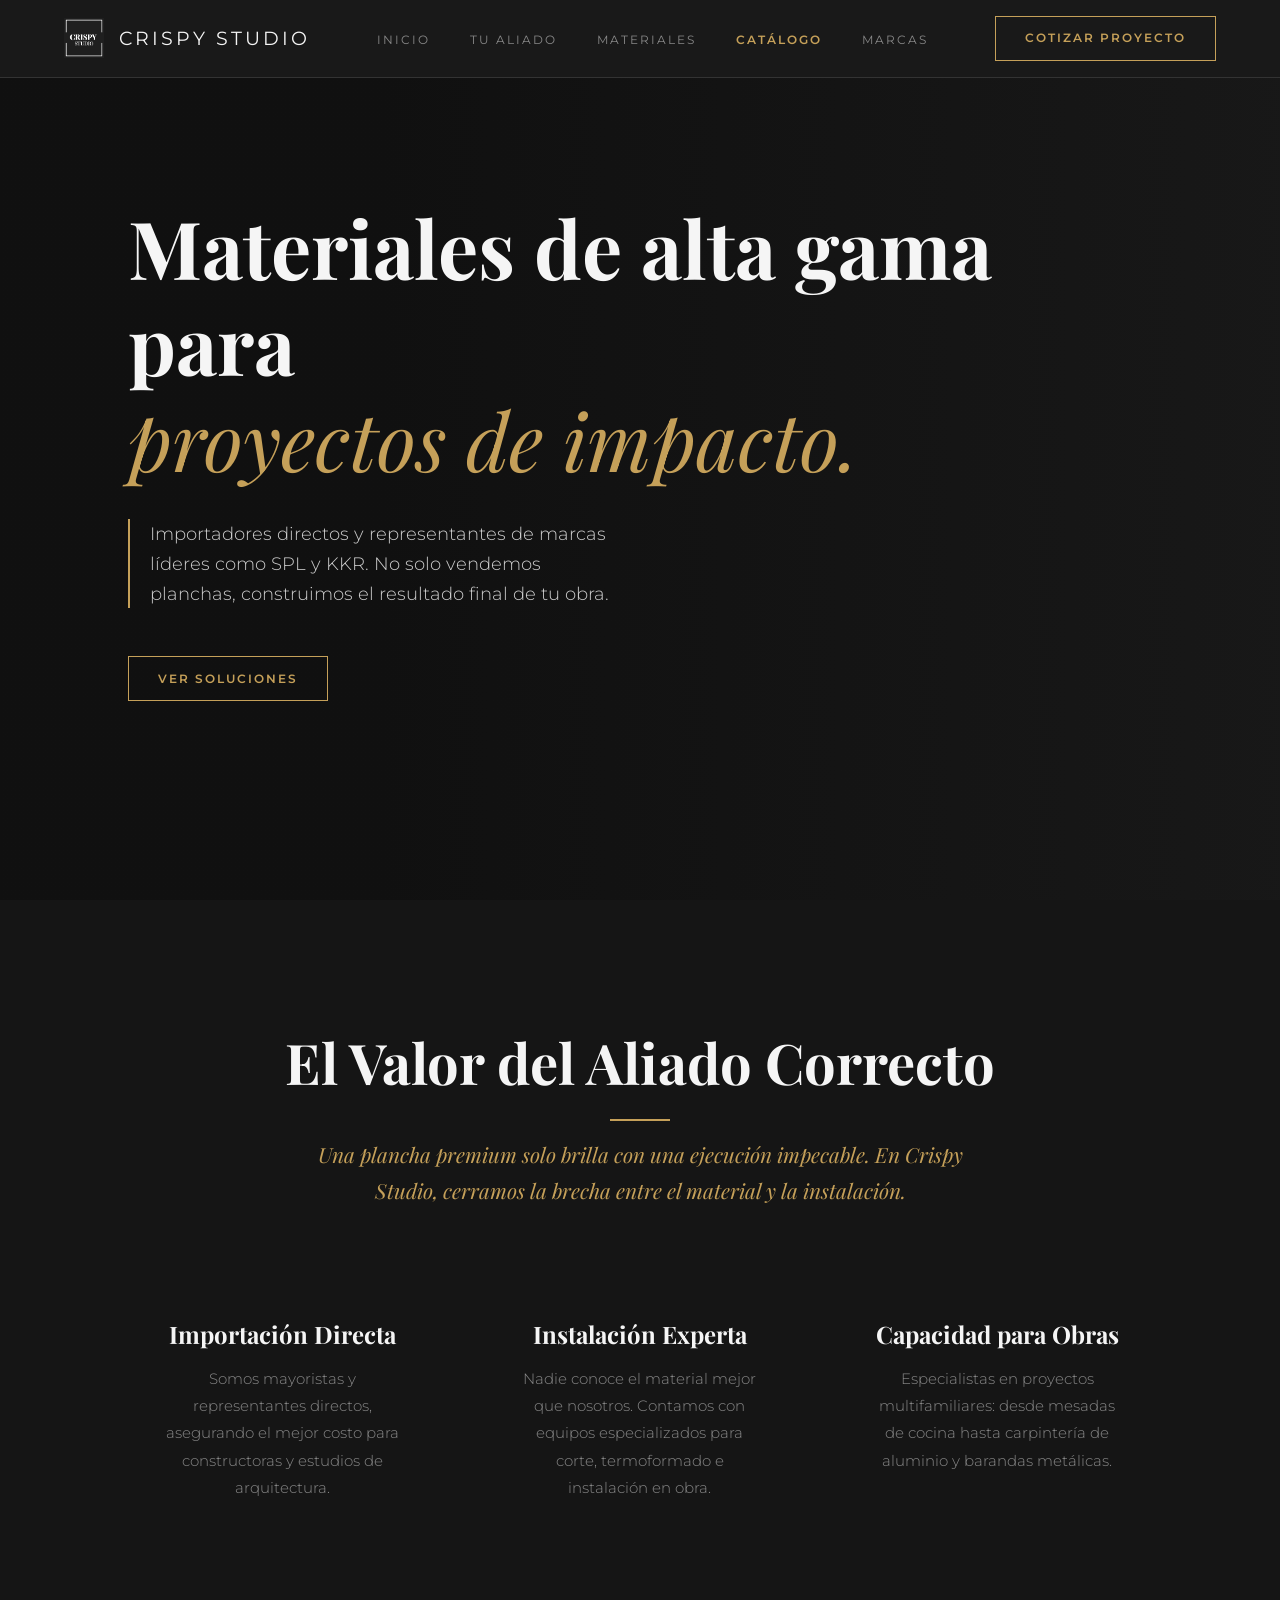
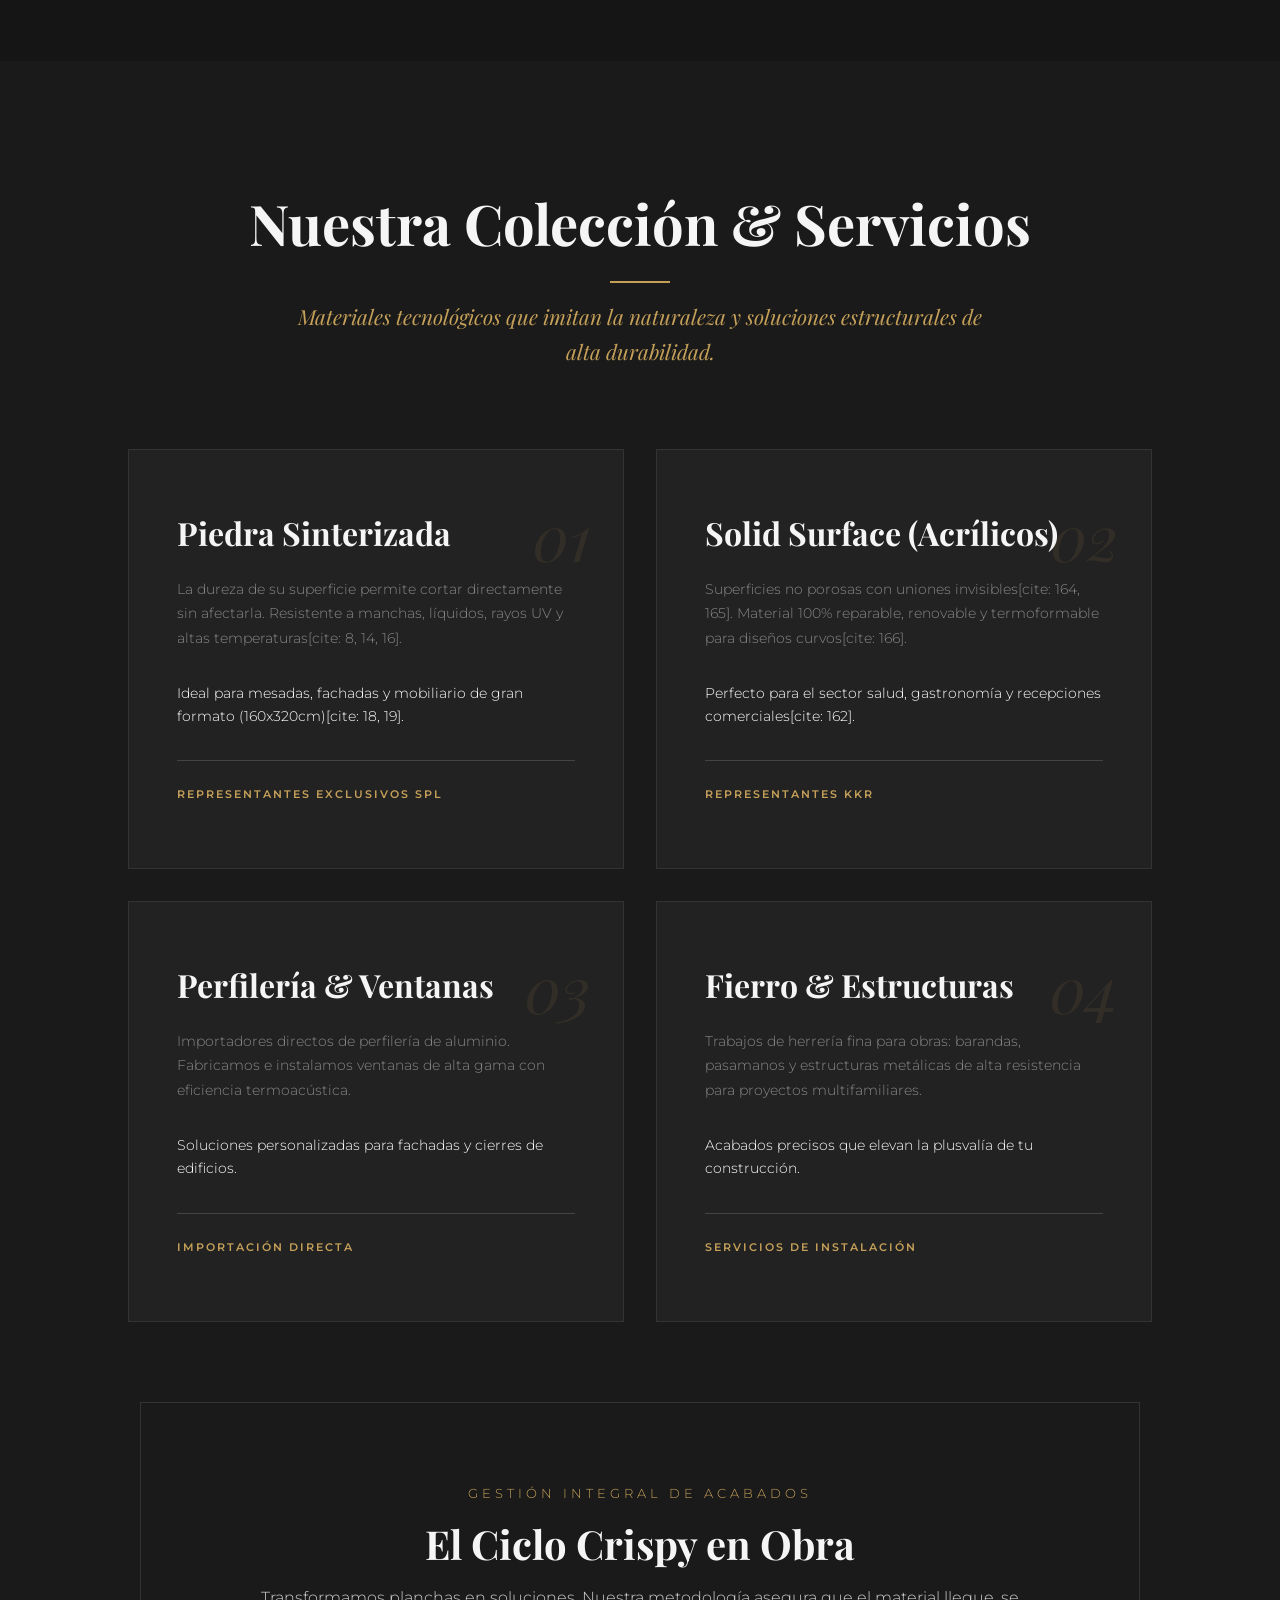
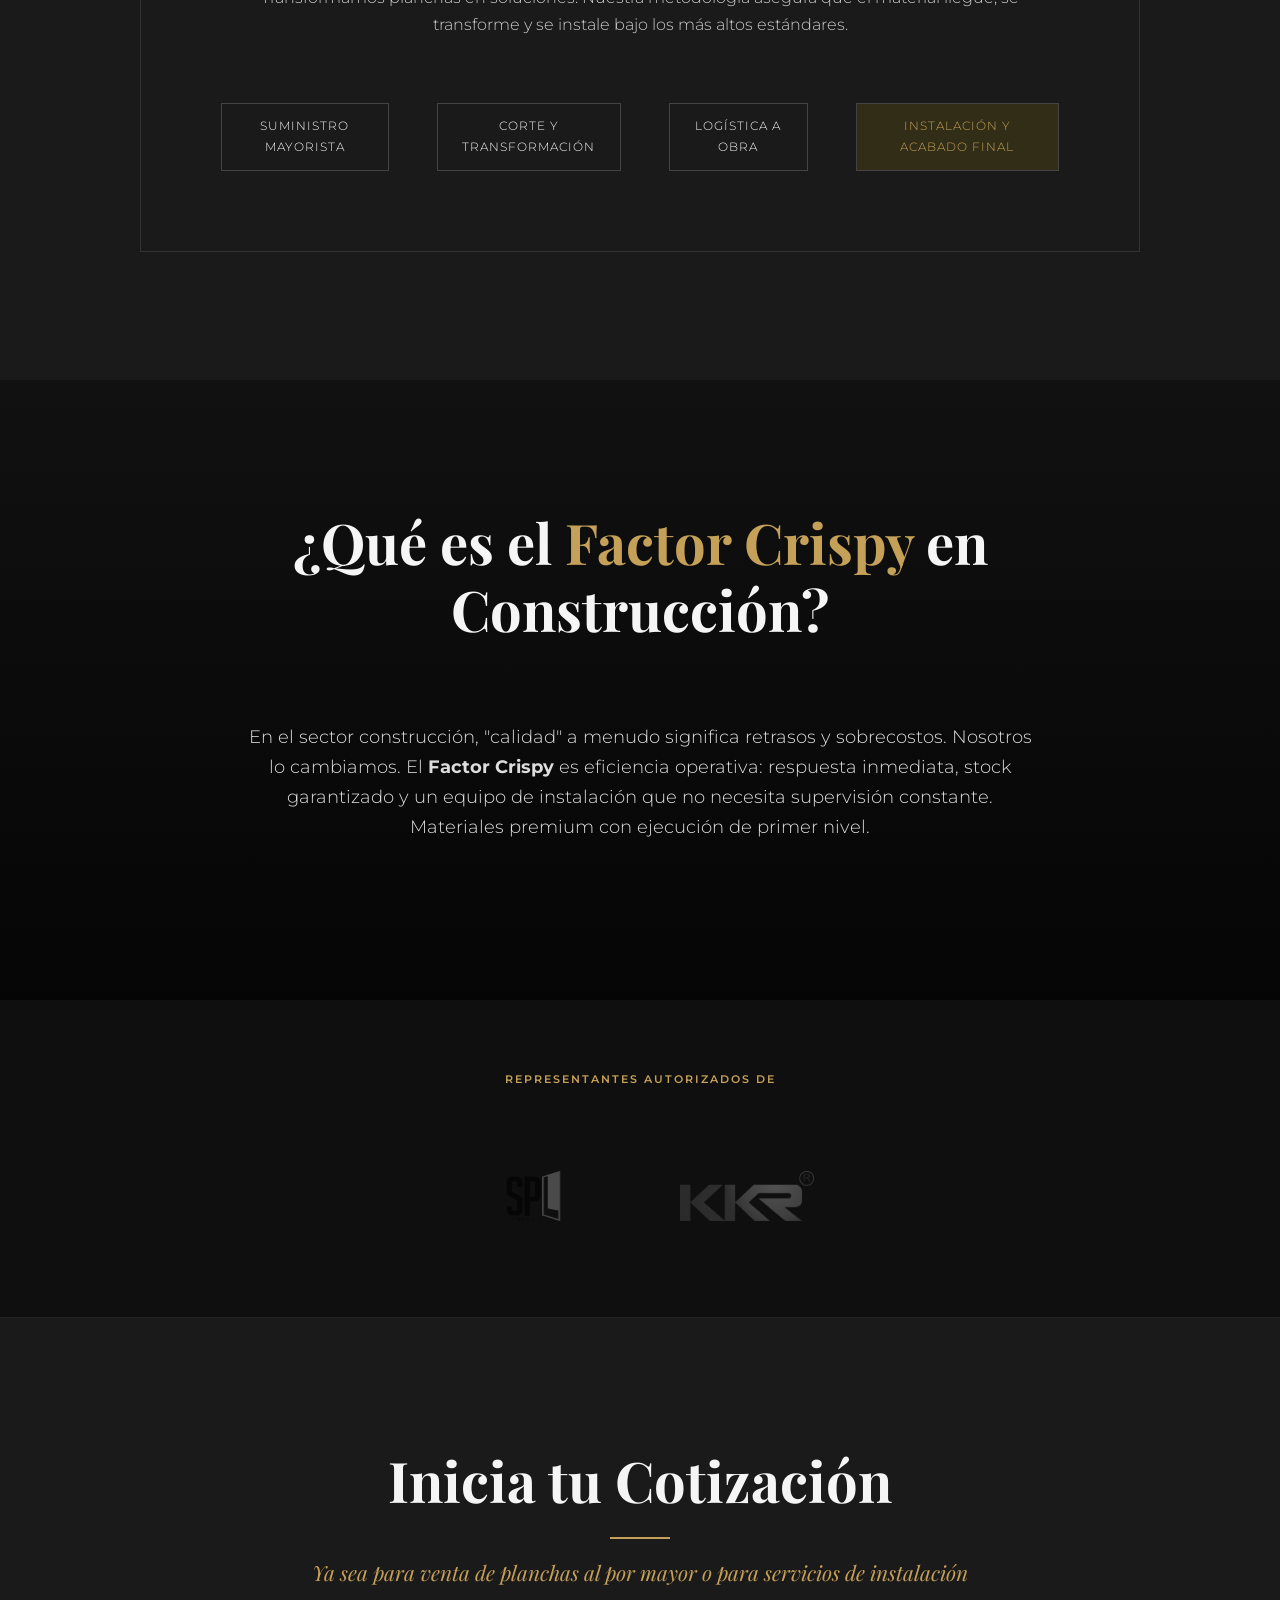
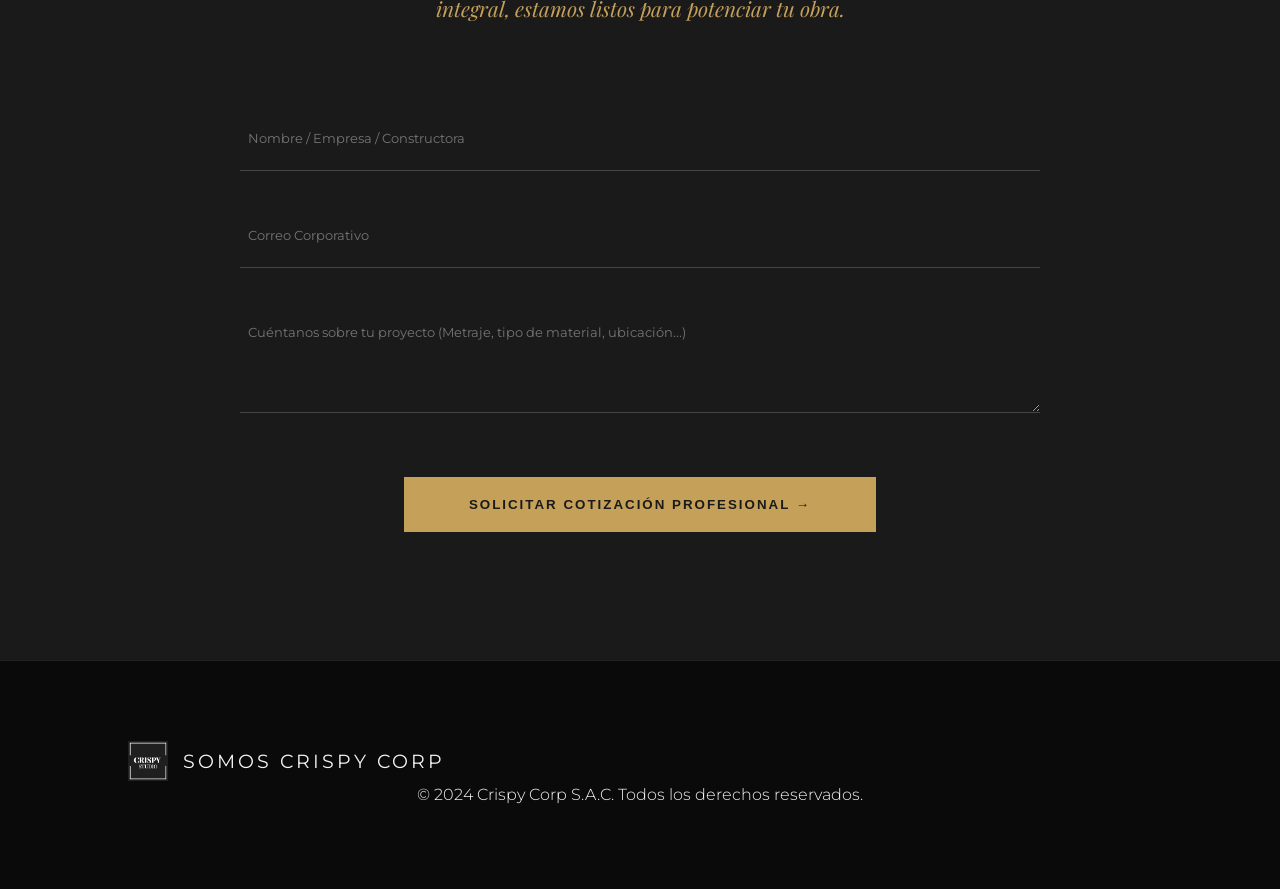
==== index.html @ e3a5c87d "Update index.html Agregó Catálogo al menu" ====
<!DOCTYPE html>
<html lang="es">
<head>
    <meta charset="UTF-8">
    <meta name="viewport" content="width=device-width, initial-scale=1.0">
    <title>Crispy Studio | Espacios Que Inspiran</title>
    <meta name="description" content="Importadores y representantes de SPL y KKR en Perú. Soluciones integrales en piedra sinterizada, solid surface y carpintería de aluminio y fierro para obras.">

    <link rel="icon" type="image/png" href="/favicon-32x32.png" sizes="32x32" />
    <link rel="icon" type="image/svg+xml" href="/favicon.svg" />
    

    <link rel="preconnect" href="https://fonts.googleapis.com">
    <link rel="preconnect" href="https://fonts.gstatic.com" crossorigin>
    <link href="https://fonts.googleapis.com/css2?family=Playfair+Display:ital,wght@0,700;1,400&family=Montserrat:wght@300;400;600&display=swap" rel="stylesheet">
    
    <link href="https://fonts.googleapis.com/css2?family=Playfair+Display:wght@400;700&family=Montserrat:wght@300;400;600&display=swap" rel="stylesheet">

<style>
    /* --- 1. VARIABLES Y RESET --- */
    :root {
        --primary: #C5A059;    /* Dorado Bronce / Champaña */
        --primary-light: #D4AF37; 
        --dark: #1A1A1A;       /* Negro Carbón suave */
        --darker: #0F0F0F;
        --light: #F5F5F5;      /* Blanco Humo */
        --grey-text: #888;
        --transition: all 0.4s cubic-bezier(0.165, 0.84, 0.44, 1);
    }

    * {
        margin: 0;
        padding: 0;
        box-sizing: border-box;
    }

    html { scroll-behavior: smooth; }

    body {
        font-family: 'Montserrat', sans-serif;
        background-color: var(--dark);
        color: var(--light);
        line-height: 1.7;
        overflow-x: hidden;
        font-weight: 300; /* Letra más delgada = más elegante */
    }

    /* Títulos con Serif para lujo */
    h1, h2, h3, h4 {
        font-family: 'Playfair Display', serif;
        font-weight: 700;
        line-height: 1.2;
        color: var(--light);
    }

    a { text-decoration: none; color: inherit; }
    ul { list-style: none; }

    /* --- NAVEGACIÓN --- */
    header {
        background: rgba(26, 26, 26, 0.98);
        padding: 1rem 5%;
        display: flex;
        justify-content: space-between;
        align-items: center;
        position: fixed;
        width: 100%;
        top: 0;
        z-index: 1000;
        border-bottom: 1px solid #333;
        backdrop-filter: blur(10px);
    }
    
    .logo-container {
        display: flex;
        align-items: center;
        gap: 15px;
    }
    
    .logo-text {
        font-family: 'Montserrat', sans-serif;
        font-weight: 400;
        font-size: 1.2rem;
        letter-spacing: 3px;
        text-transform: uppercase;
        color: var(--light);
    }
    
    .nav-logo-img {
        height: 40px;
        filter: brightness(1.2);
    }

    nav ul { display: flex; gap: 2.5rem; }
    
    nav a {
        font-family: 'Montserrat', sans-serif;
        font-weight: 400;
        font-size: 0.75rem;
        letter-spacing: 2px;
        transition: var(--transition);
        text-transform: uppercase;
        color: var(--grey-text);
    }

    nav a:hover { color: var(--primary); }

    .btn-cta {
        border: 1px solid var(--primary);
        color: var(--primary);
        padding: 0.7rem 1.8rem;
        font-family: 'Montserrat', sans-serif;
        font-weight: 600;
        font-size: 0.75rem;
        text-transform: uppercase;
        letter-spacing: 2px;
        transition: var(--transition);
        display: inline-block;
        background: transparent;
    }

    .btn-cta:hover {
        background: var(--primary);
        color: var(--dark);
        box-shadow: 0 10px 20px rgba(197, 160, 89, 0.2);
    }

    /* --- SECCIONES --- */
    .section-padding { padding: 8rem 10%; }
    
    .section-title {
        text-align: center;
        margin-bottom: 5rem;
    }

    .section-title h2 { 
        font-size: 3.5rem; 
        margin-bottom: 1.5rem; 
    }

    .section-title p { 
        font-family: 'Playfair Display', serif;
        font-style: italic;
        color: var(--primary); 
        font-size: 1.3rem;
        max-width: 700px; 
        margin: 1rem auto 0; 
    }

    .line {
        width: 60px;
        height: 2px;
        background: var(--primary);
        margin: 0 auto;
    }

    /* --- HERO SECTION --- */
    #hero {
        height: 100vh;
        display: flex;
        flex-direction: column;
        justify-content: center;
        padding: 0 10%;
        background: linear-gradient(to right, rgba(15,15,15,0.9) 30%, rgba(15,15,15,0.2)), url('https://images.unsplash.com/photo-1600585154340-be6161a56a0c?auto=format&fit=crop&w=1920&q=80');
        background-size: cover;
        background-position: center;
    }

    #hero h1 {
        font-size: 5rem;
        margin-bottom: 2rem;
        max-width: 900px;
        font-weight: 700;
    }

    #hero h1 span { 
        color: var(--primary); 
        display: block;
        font-style: italic;
        font-weight: 400;
    }

    #hero p {
        font-size: 1.1rem;
        max-width: 500px;
        margin-bottom: 3rem;
        color: #ccc;
        border-left: 2px solid var(--primary);
        padding-left: 20px;
    }

    /* --- BENEFICIOS / VALOR --- */
    .value-list {
        display: grid;
        grid-template-columns: repeat(auto-fit, minmax(300px, 1fr));
        gap: 3rem;
    }

    .value-item {
        text-align: center;
        padding: 2rem;
        transition: var(--transition);
    }

    .value-item i {
        font-size: 2.5rem;
        color: var(--primary);
        margin-bottom: 1.5rem;
        opacity: 0.8;
    }

    .value-item h4 {
        font-size: 1.5rem;
        margin-bottom: 1rem;
        font-family: 'Playfair Display', serif;
    }

    .value-item p {
        color: var(--grey-text);
        font-size: 0.95rem;
        line-height: 1.8;
    }

    /* --- GRID DE PRODUCTOS (2x2) --- */
    .services-grid {
        display: grid;
        gap: 2rem;
        grid-template-columns: repeat(2, 1fr);
        max-width: 1200px;
        margin: 0 auto;
    }

    .card {
        background: #222;
        padding: 4rem 3rem;
        border: 1px solid #333;
        transition: var(--transition);
        position: relative;
        overflow: hidden;
    }

    .card:hover {
        border-color: var(--primary);
        background: #282828;
    }

    .card i {
        font-size: 2rem;
        color: var(--primary);
        margin-bottom: 2rem;
    }

    .card h3 { 
        font-size: 2rem; 
        margin-bottom: 1.5rem; 
    }

    .card p { 
        color: var(--grey-text);
        font-size: 0.9rem;
        margin-bottom: 2rem;
    }

    .card-number {
        position: absolute;
        top: 2rem;
        right: 2rem;
        font-family: 'Playfair Display', serif;
        font-style: italic;
        color: rgba(197, 160, 89, 0.1);
        font-size: 4rem;
    }

    .brand-tag {
        font-family: 'Montserrat', sans-serif;
        font-size: 0.7rem;
        letter-spacing: 2px;
        color: var(--primary);
        font-weight: 600;
        text-transform: uppercase;
        border-top: 1px solid #444;
        padding-top: 1.5rem;
        margin-top: auto;
    }

    /* --- IMPLEMENTACIÓN LOOP --- */
    .implementation-card {
        background: #1a1a1a;
        border: 1px solid #333;
        padding: 5rem;
        text-align: center;
        max-width: 1000px;
        margin: 5rem auto 0;
    }

    .loop-title h3 {
        font-size: 2.5rem;
        margin-bottom: 1rem;
    }

    .loop-subtitle {
        text-transform: uppercase;
        letter-spacing: 4px;
        font-size: 0.8rem;
        color: var(--primary);
        margin-bottom: 1rem;
        display: block;
    }

    .loop-steps {
        display: flex;
        justify-content: center;
        align-items: center;
        gap: 1.5rem;
        margin-top: 4rem;
    }

    .loop-step {
        font-size: 0.75rem;
        text-transform: uppercase;
        letter-spacing: 1px;
        color: var(--light);
        border: 1px solid #444;
        padding: 0.8rem 1.5rem;
    }

    /* --- CONTACTO --- */

    .contact-form {
        max-width: 800px; /* Evita que el formulario sea demasiado ancho */
        margin: 0 auto;   /* Lo centra horizontalmente */
        display: flex;
        flex-direction: column;
        gap: 1rem;        /* Espacio uniforme entre campos */
    }

    .contact-form input, 
    .contact-form textarea {
        width: 100%;      /* Asegura que ocupen el ancho del contenedor */
        display: block;
    }

    .contact-form button.submit {
        align-self: center; /* Centra solo el botón */
        padding: 1.2rem 4rem; /* Botón más estilizado */
        width: auto;        /* Que no ocupe todo el ancho si no quieres */
    }
    input, textarea {
        background: transparent;
        border: none;
        border-bottom: 1px solid #444;
        padding: 1.5rem 0.5rem;
        color: white;
        font-family: 'Montserrat', sans-serif;
        margin-bottom: 1rem;
        transition: var(--transition);
        border-radius: 0;
    }

    input:focus, textarea:focus {
        outline: none;
        border-bottom-color: var(--primary);
    }

    button.submit {
        margin-top: 2rem;
        background: var(--primary);
        border: 1px solid var(--primary);
        padding: 1.2rem;
        color: var(--dark);
        font-weight: 700;
        letter-spacing: 2px;
        cursor: pointer;
        transition: var(--transition);
    }

    button.submit:hover {
        background: transparent;
        color: var(--primary);
    }

    /* --- FOOTER --- */
    footer {
        padding: 5rem 10%;
        background: #0a0a0a;
        border-top: 1px solid #222;
        text-align: center;
    }

    /* --- ANIMACIONES REVEAL --- */
    .reveal {
        opacity: 0;
        transform: translateY(40px);
        transition: all 1s cubic-bezier(0.165, 0.84, 0.44, 1);
    }

    .reveal.active {
        opacity: 1;
        transform: translateY(0);
    }

    /* --- RESPONSIVE --- */
    @media (max-width: 1024px) {
        #hero h1 { font-size: 3.5rem; }
        .services-grid { grid-template-columns: 1fr; }
        .loop-steps { flex-direction: column; }
    }
    
    /* --- SECCIÓN DE LOGOS DE MARCAS --- */
    .brands-container {
        display: flex;
        flex-wrap: wrap;
        justify-content: center;
        align-items: center;
        gap: 4rem; /* Espacio entre logos */
        padding: 2rem 0;
        margin-top: 3rem;
    }

    .brand-logo-item {
        height: 50px; /* Altura fija para todos */
        width: 150px;  /* Ancho máximo para mantener orden */
        display: flex;
        justify-content: center;
        align-items: center;
        filter: grayscale(100%) opacity(0.6); /* Los hace ver elegantes y uniformes */
        transition: var(--transition);
    }

    .brand-logo-item:hover {
        filter: grayscale(0%) opacity(1); /* Cobran color al pasar el mouse */
    }

    .brand-logo-item img {
        max-height: 100%;
        max-width: 100%;
        object-fit: contain; /* Evita que se estiren o deformen */
    }
</style>
</head>
<body>

    <header>
        <a href="#hero" class="logo-container">
            <img src="crispy-logo-web.png" alt="Crispy Logo" class="nav-logo-img">
            <span class="logo-text">CRISPY Studio</span>
        </a>
            <nav>
                <ul>
                    <li><a href="#hero">Inicio</a></li>
                    <li><a href="#aliado">Tu Aliado</a></li>
                    <li><a href="#materiales">Materiales</a></li>
                    <li><a href="catalogo.html" style="color: var(--primary); font-weight: 600;">Catálogo</a></li>
                    <li><a href="#partners">Marcas</a></li>
                </ul>
            </nav>
        <a href="#contacto" class="btn-cta">Cotizar Proyecto</a>
    </header>

    <section id="hero">
        <div class="reveal">
            <h1>Materiales de alta gama para <span>proyectos de impacto.</span></h1>
            <p>Importadores directos y representantes de marcas líderes como SPL y KKR. No solo vendemos planchas, construimos el resultado final de tu obra.</p>
            <a href="#materiales" class="btn-cta">Ver Soluciones</a>
        </div>
    </section>

    <section id="aliado" class="section-padding" style="background: #151515;">
        <div class="section-title reveal">
            <h2>El Valor del Aliado Correcto</h2>
            <div class="line"></div>
            <p>Una plancha premium solo brilla con una ejecución impecable. En Crispy Studio, cerramos la brecha entre el material y la instalación.</p>
        </div>
        
        <div class="value-list">
            <div class="value-item reveal delay-100">
                <i class="fas fa-ship"></i>
                <h4>Importación Directa</h4>
                <p>Somos mayoristas y representantes directos, asegurando el mejor costo para constructoras y estudios de arquitectura.</p>
            </div>
            <div class="value-item reveal delay-200">
                <i class="fas fa-tools"></i>
                <h4>Instalación Experta</h4>
                <p>Nadie conoce el material mejor que nosotros. Contamos con equipos especializados para corte, termoformado e instalación en obra.</p>
            </div>
            <div class="value-item reveal delay-300">
                <i class="fas fa-city"></i>
                <h4>Capacidad para Obras</h4>
                <p>Especialistas en proyectos multifamiliares: desde mesadas de cocina hasta carpintería de aluminio y barandas metálicas.</p>
            </div>
        </div>
    </section>

    <section id="materiales" class="section-padding">
        <div class="section-title reveal">
            <h2>Nuestra Colección & Servicios</h2>
            <div class="line"></div>
            <p>Materiales tecnológicos que imitan la naturaleza y soluciones estructurales de alta durabilidad.</p>
        </div>
        
        <div class="services-grid">
            <div class="card reveal delay-100">
                <span class="card-number">01</span>
                <i class="fas fa-gem"></i>
                <h3>Piedra Sinterizada</h3>
                <p>La dureza de su superficie permite cortar directamente sin afectarla. Resistente a manchas, líquidos, rayos UV y altas temperaturas[cite: 8, 14, 16].</p>
                <p style="color: white; font-size: 0.85rem; margin-top: 10px;">Ideal para mesadas, fachadas y mobiliario de gran formato (160x320cm)[cite: 18, 19].</p>
                <div class="brand-tag">REPRESENTANTES EXCLUSIVOS SPL</div>
            </div>

            <div class="card reveal delay-200">
                <span class="card-number">02</span>
                <i class="fas fa-layer-group"></i>
                <h3>Solid Surface (Acrílicos)</h3>
                <p>Superficies no porosas con uniones invisibles[cite: 164, 165]. Material 100% reparable, renovable y termoformable para diseños curvos[cite: 166].</p>
                <p style="color: white; font-size: 0.85rem; margin-top: 10px;">Perfecto para el sector salud, gastronomía y recepciones comerciales[cite: 162].</p>
                <div class="brand-tag">REPRESENTANTES KKR</div>
            </div>

            <div class="card reveal delay-300">
                <span class="card-number">03</span>
                <i class="fas fa-window-maximize"></i>
                <h3>Perfilería & Ventanas</h3>
                <p>Importadores directos de perfilería de aluminio. Fabricamos e instalamos ventanas de alta gama con eficiencia termoacústica.</p>
                <p style="color: white; font-size: 0.85rem; margin-top: 10px;">Soluciones personalizadas para fachadas y cierres de edificios.</p>
                <div class="brand-tag">IMPORTACIÓN DIRECTA</div>
            </div>

            <div class="card reveal delay-400">
                <span class="card-number">04</span>
                <i class="fas fa-shield-alt"></i>
                <h3>Fierro & Estructuras</h3>
                <p>Trabajos de herrería fina para obras: barandas, pasamanos y estructuras metálicas de alta resistencia para proyectos multifamiliares.</p>
                <p style="color: white; font-size: 0.85rem; margin-top: 10px;">Acabados precisos que elevan la plusvalía de tu construcción.</p>
                <div class="brand-tag">SERVICIOS DE INSTALACIÓN</div>
            </div>
        </div>

        <div class="implementation-loop-container reveal delay-500">
            <div class="implementation-card">
                <div class="loop-header">
                    <i class="fas fa-hard-hat loop-icon"></i>
                    <div class="loop-title">
                        <p class="loop-subtitle" style="color: var(--primary);">Gestión Integral de Acabados</p>
                        <h3>El Ciclo <span>Crispy</span> en Obra</h3>
                    </div>
                </div>
                <p style="margin-bottom: 2rem; color: #ccc;">Transformamos planchas en soluciones. Nuestra metodología asegura que el material llegue, se transforme y se instale bajo los más altos estándares.</p>
                <div class="loop-steps">
                    <div class="loop-step">Suministro Mayorista</div>
                    <i class="fas fa-arrow-right" style="color: var(--primary);"></i>
                    <div class="loop-step">Corte y Transformación</div>
                    <i class="fas fa-arrow-right" style="color: var(--primary);"></i>
                    <div class="loop-step">Logística a Obra</div>
                    <i class="fas fa-arrow-right" style="color: var(--primary);"></i>
                    <div class="loop-step" style="background: rgba(255,215,0,0.1); color: var(--primary);">Instalación y Acabado Final</div>
                </div>
            </div>
        </div>
    </section>

    <section class="section-padding" style="background: linear-gradient(to bottom, #111, #050505); text-align: center;">
        <div class="section-title">
            <h2>¿Qué es el <span style="color: var(--primary);">Factor Crispy</span> en Construcción?</h2>
        </div>
        <div style="max-width: 800px; margin: 0 auto; font-size: 1.1rem; color: #ddd;">
            <p>En el sector construcción, "calidad" a menudo significa retrasos y sobrecostos. Nosotros lo cambiamos. El <strong>Factor Crispy</strong> es eficiencia operativa: respuesta inmediata, stock garantizado y un equipo de instalación que no necesita supervisión constante. Materiales premium con ejecución de primer nivel.</p>
            <br>
            <i class="fas fa-check-double" style="color: var(--primary); font-size: 2rem;"></i>
        </div>
    </section>

    <section id="marcas" style="background: var(--darker); padding: 4rem 10%; border-bottom: 1px solid #222;">
        <div style="text-align: center; margin-bottom: 2rem;">
            <span class="brand-tag" style="border: none; padding: 0;">Representantes Autorizados de</span>
        </div>
        
        <div class="brands-container">
            <div class="brand-logo-item">
                <img src="logo-spl.png" alt="SPL Stone">
            </div>
    
            <div class="brand-logo-item">
                <img src="logo-kkr.png" alt="KKR Solid Surface">
            </div>
    
            </div>
    </section>

    <section id="contacto" class="section-padding">
        <div class="section-title">
            <h2>Inicia tu Cotización</h2>
            <div class="line"></div>
            <p>Ya sea para venta de planchas al por mayor o para servicios de instalación integral, estamos listos para potenciar tu obra.</p>
        </div>
        <form class="contact-form">
            <input type="text" placeholder="Nombre / Empresa / Constructora" required>
            <input type="email" placeholder="Correo Corporativo" required>
            <textarea rows="4" placeholder="Cuéntanos sobre tu proyecto (Metraje, tipo de material, ubicación...)" required></textarea>
            <button type="submit" class="submit">SOLICITAR COTIZACIÓN PROFESIONAL &rarr;</button>
        </form>
    </section>

    <footer>
        <a href="#hero" class="logo-container">
            <img src="crispy-logo-web.png" alt="Crispy Logo" class="nav-logo-img">
            <span class="logo-text">Somos Crispy Corp</span>
        </a>
        <p>&copy; 2024 Crispy Corp S.A.C. Todos los derechos reservados.</p>
        <div class="socials">
            <a href="#"><i class="fab fa-linkedin"></i></a>
            <a href="https://wa.me/51994753687"><i class="fab fa-whatsapp"></i></a>
        </div>
    </footer>

    <script>
        const observer = new IntersectionObserver((entries) => {
            entries.forEach(entry => {
                if (entry.isIntersecting) {
                    entry.target.classList.add('active');
                }
            });
        }, { threshold: 0.1 });

        document.querySelectorAll('.reveal').forEach((el) => observer.observe(el));
    </script>
</body>
</html>
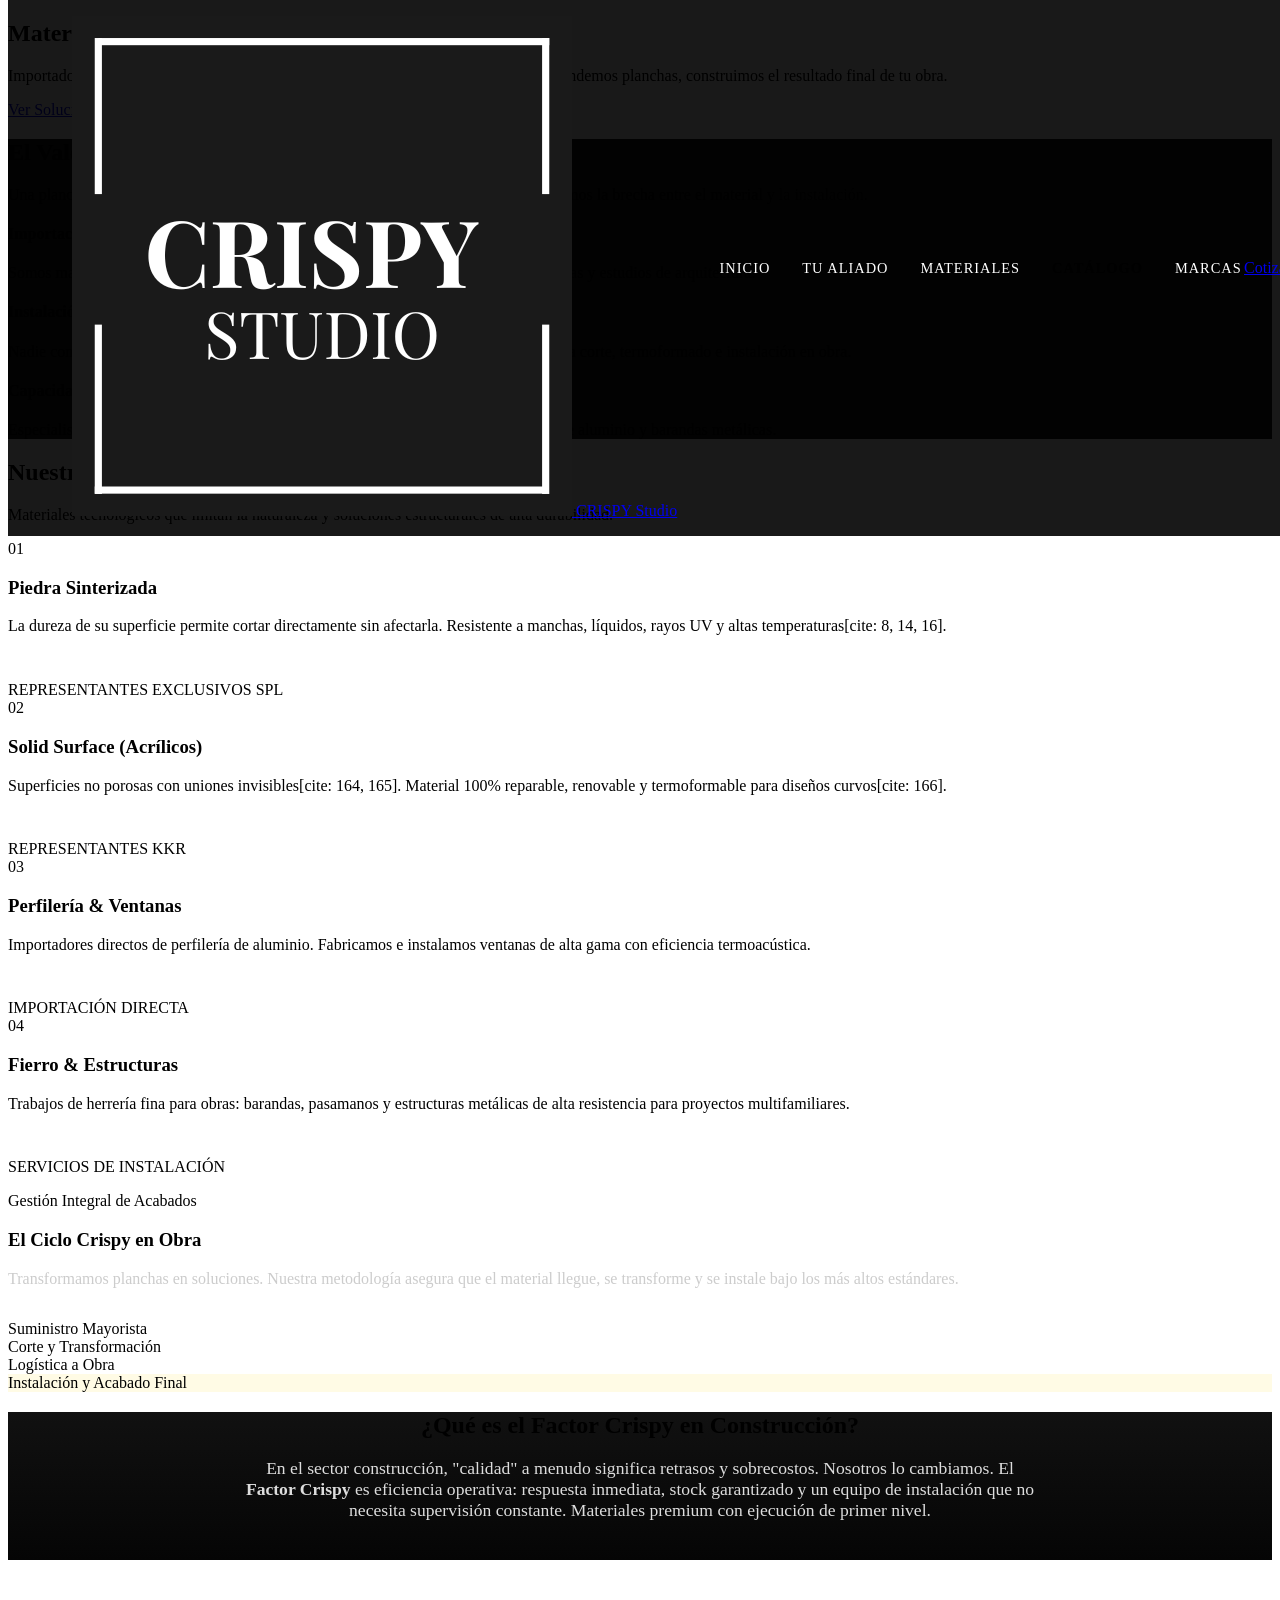
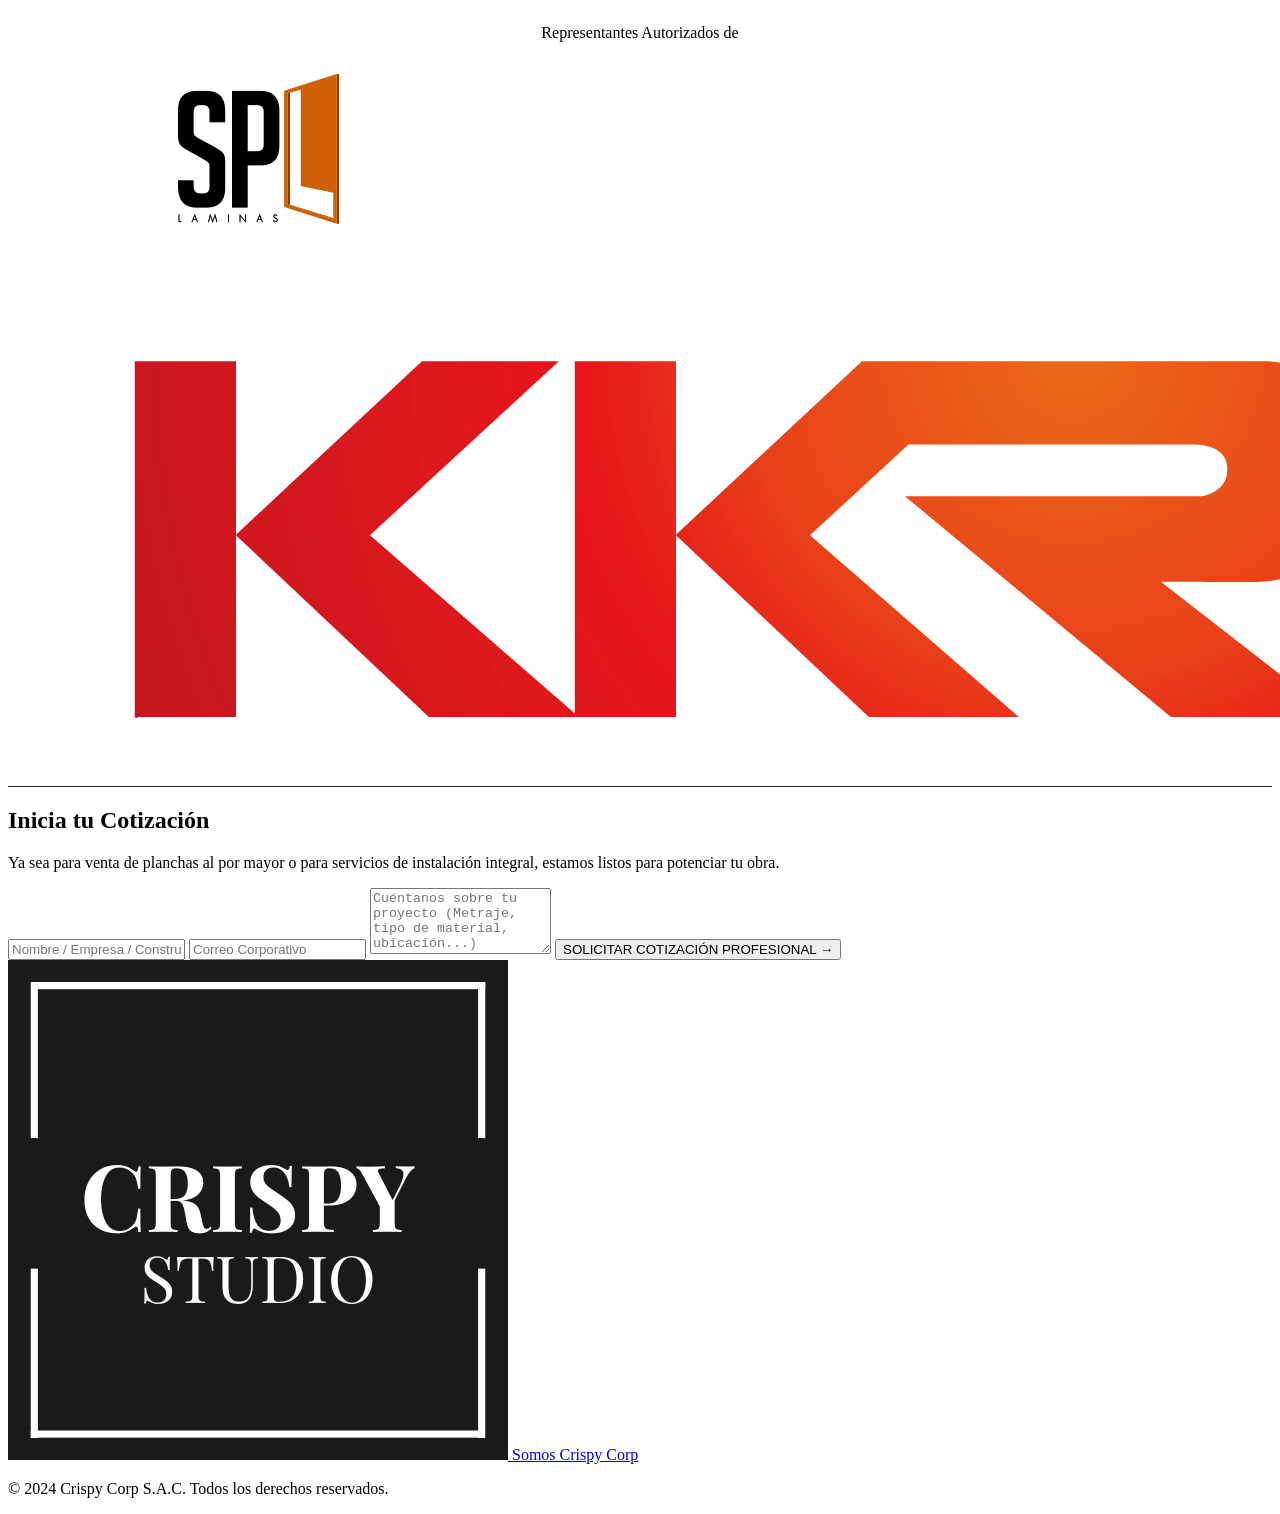
==== commit d438163d: "Update index.html" ====
--- a/index.html
+++ b/index.html
@@ -5,7 +5,8 @@
     <meta name="viewport" content="width=device-width, initial-scale=1.0">
     <title>Crispy Studio | Espacios Que Inspiran</title>
     <meta name="description" content="Importadores y representantes de SPL y KKR en Perú. Soluciones integrales en piedra sinterizada, solid surface y carpintería de aluminio y fierro para obras.">
-
+    
+    <link rel="stylesheet" href="style.css">
     <link rel="icon" type="image/png" href="/favicon-32x32.png" sizes="32x32" />
     <link rel="icon" type="image/svg+xml" href="/favicon.svg" />
     
@@ -16,427 +17,6 @@
     
     <link href="https://fonts.googleapis.com/css2?family=Playfair+Display:wght@400;700&family=Montserrat:wght@300;400;600&display=swap" rel="stylesheet">
 
-<style>
-    /* --- 1. VARIABLES Y RESET --- */
-    :root {
-        --primary: #C5A059;    /* Dorado Bronce / Champaña */
-        --primary-light: #D4AF37; 
-        --dark: #1A1A1A;       /* Negro Carbón suave */
-        --darker: #0F0F0F;
-        --light: #F5F5F5;      /* Blanco Humo */
-        --grey-text: #888;
-        --transition: all 0.4s cubic-bezier(0.165, 0.84, 0.44, 1);
-    }
-
-    * {
-        margin: 0;
-        padding: 0;
-        box-sizing: border-box;
-    }
-
-    html { scroll-behavior: smooth; }
-
-    body {
-        font-family: 'Montserrat', sans-serif;
-        background-color: var(--dark);
-        color: var(--light);
-        line-height: 1.7;
-        overflow-x: hidden;
-        font-weight: 300; /* Letra más delgada = más elegante */
-    }
-
-    /* Títulos con Serif para lujo */
-    h1, h2, h3, h4 {
-        font-family: 'Playfair Display', serif;
-        font-weight: 700;
-        line-height: 1.2;
-        color: var(--light);
-    }
-
-    a { text-decoration: none; color: inherit; }
-    ul { list-style: none; }
-
-    /* --- NAVEGACIÓN --- */
-    header {
-        background: rgba(26, 26, 26, 0.98);
-        padding: 1rem 5%;
-        display: flex;
-        justify-content: space-between;
-        align-items: center;
-        position: fixed;
-        width: 100%;
-        top: 0;
-        z-index: 1000;
-        border-bottom: 1px solid #333;
-        backdrop-filter: blur(10px);
-    }
-    
-    .logo-container {
-        display: flex;
-        align-items: center;
-        gap: 15px;
-    }
-    
-    .logo-text {
-        font-family: 'Montserrat', sans-serif;
-        font-weight: 400;
-        font-size: 1.2rem;
-        letter-spacing: 3px;
-        text-transform: uppercase;
-        color: var(--light);
-    }
-    
-    .nav-logo-img {
-        height: 40px;
-        filter: brightness(1.2);
-    }
-
-    nav ul { display: flex; gap: 2.5rem; }
-    
-    nav a {
-        font-family: 'Montserrat', sans-serif;
-        font-weight: 400;
-        font-size: 0.75rem;
-        letter-spacing: 2px;
-        transition: var(--transition);
-        text-transform: uppercase;
-        color: var(--grey-text);
-    }
-
-    nav a:hover { color: var(--primary); }
-
-    .btn-cta {
-        border: 1px solid var(--primary);
-        color: var(--primary);
-        padding: 0.7rem 1.8rem;
-        font-family: 'Montserrat', sans-serif;
-        font-weight: 600;
-        font-size: 0.75rem;
-        text-transform: uppercase;
-        letter-spacing: 2px;
-        transition: var(--transition);
-        display: inline-block;
-        background: transparent;
-    }
-
-    .btn-cta:hover {
-        background: var(--primary);
-        color: var(--dark);
-        box-shadow: 0 10px 20px rgba(197, 160, 89, 0.2);
-    }
-
-    /* --- SECCIONES --- */
-    .section-padding { padding: 8rem 10%; }
-    
-    .section-title {
-        text-align: center;
-        margin-bottom: 5rem;
-    }
-
-    .section-title h2 { 
-        font-size: 3.5rem; 
-        margin-bottom: 1.5rem; 
-    }
-
-    .section-title p { 
-        font-family: 'Playfair Display', serif;
-        font-style: italic;
-        color: var(--primary); 
-        font-size: 1.3rem;
-        max-width: 700px; 
-        margin: 1rem auto 0; 
-    }
-
-    .line {
-        width: 60px;
-        height: 2px;
-        background: var(--primary);
-        margin: 0 auto;
-    }
-
-    /* --- HERO SECTION --- */
-    #hero {
-        height: 100vh;
-        display: flex;
-        flex-direction: column;
-        justify-content: center;
-        padding: 0 10%;
-        background: linear-gradient(to right, rgba(15,15,15,0.9) 30%, rgba(15,15,15,0.2)), url('https://images.unsplash.com/photo-1600585154340-be6161a56a0c?auto=format&fit=crop&w=1920&q=80');
-        background-size: cover;
-        background-position: center;
-    }
-
-    #hero h1 {
-        font-size: 5rem;
-        margin-bottom: 2rem;
-        max-width: 900px;
-        font-weight: 700;
-    }
-
-    #hero h1 span { 
-        color: var(--primary); 
-        display: block;
-        font-style: italic;
-        font-weight: 400;
-    }
-
-    #hero p {
-        font-size: 1.1rem;
-        max-width: 500px;
-        margin-bottom: 3rem;
-        color: #ccc;
-        border-left: 2px solid var(--primary);
-        padding-left: 20px;
-    }
-
-    /* --- BENEFICIOS / VALOR --- */
-    .value-list {
-        display: grid;
-        grid-template-columns: repeat(auto-fit, minmax(300px, 1fr));
-        gap: 3rem;
-    }
-
-    .value-item {
-        text-align: center;
-        padding: 2rem;
-        transition: var(--transition);
-    }
-
-    .value-item i {
-        font-size: 2.5rem;
-        color: var(--primary);
-        margin-bottom: 1.5rem;
-        opacity: 0.8;
-    }
-
-    .value-item h4 {
-        font-size: 1.5rem;
-        margin-bottom: 1rem;
-        font-family: 'Playfair Display', serif;
-    }
-
-    .value-item p {
-        color: var(--grey-text);
-        font-size: 0.95rem;
-        line-height: 1.8;
-    }
-
-    /* --- GRID DE PRODUCTOS (2x2) --- */
-    .services-grid {
-        display: grid;
-        gap: 2rem;
-        grid-template-columns: repeat(2, 1fr);
-        max-width: 1200px;
-        margin: 0 auto;
-    }
-
-    .card {
-        background: #222;
-        padding: 4rem 3rem;
-        border: 1px solid #333;
-        transition: var(--transition);
-        position: relative;
-        overflow: hidden;
-    }
-
-    .card:hover {
-        border-color: var(--primary);
-        background: #282828;
-    }
-
-    .card i {
-        font-size: 2rem;
-        color: var(--primary);
-        margin-bottom: 2rem;
-    }
-
-    .card h3 { 
-        font-size: 2rem; 
-        margin-bottom: 1.5rem; 
-    }
-
-    .card p { 
-        color: var(--grey-text);
-        font-size: 0.9rem;
-        margin-bottom: 2rem;
-    }
-
-    .card-number {
-        position: absolute;
-        top: 2rem;
-        right: 2rem;
-        font-family: 'Playfair Display', serif;
-        font-style: italic;
-        color: rgba(197, 160, 89, 0.1);
-        font-size: 4rem;
-    }
-
-    .brand-tag {
-        font-family: 'Montserrat', sans-serif;
-        font-size: 0.7rem;
-        letter-spacing: 2px;
-        color: var(--primary);
-        font-weight: 600;
-        text-transform: uppercase;
-        border-top: 1px solid #444;
-        padding-top: 1.5rem;
-        margin-top: auto;
-    }
-
-    /* --- IMPLEMENTACIÓN LOOP --- */
-    .implementation-card {
-        background: #1a1a1a;
-        border: 1px solid #333;
-        padding: 5rem;
-        text-align: center;
-        max-width: 1000px;
-        margin: 5rem auto 0;
-    }
-
-    .loop-title h3 {
-        font-size: 2.5rem;
-        margin-bottom: 1rem;
-    }
-
-    .loop-subtitle {
-        text-transform: uppercase;
-        letter-spacing: 4px;
-        font-size: 0.8rem;
-        color: var(--primary);
-        margin-bottom: 1rem;
-        display: block;
-    }
-
-    .loop-steps {
-        display: flex;
-        justify-content: center;
-        align-items: center;
-        gap: 1.5rem;
-        margin-top: 4rem;
-    }
-
-    .loop-step {
-        font-size: 0.75rem;
-        text-transform: uppercase;
-        letter-spacing: 1px;
-        color: var(--light);
-        border: 1px solid #444;
-        padding: 0.8rem 1.5rem;
-    }
-
-    /* --- CONTACTO --- */
-
-    .contact-form {
-        max-width: 800px; /* Evita que el formulario sea demasiado ancho */
-        margin: 0 auto;   /* Lo centra horizontalmente */
-        display: flex;
-        flex-direction: column;
-        gap: 1rem;        /* Espacio uniforme entre campos */
-    }
-
-    .contact-form input, 
-    .contact-form textarea {
-        width: 100%;      /* Asegura que ocupen el ancho del contenedor */
-        display: block;
-    }
-
-    .contact-form button.submit {
-        align-self: center; /* Centra solo el botón */
-        padding: 1.2rem 4rem; /* Botón más estilizado */
-        width: auto;        /* Que no ocupe todo el ancho si no quieres */
-    }
-    input, textarea {
-        background: transparent;
-        border: none;
-        border-bottom: 1px solid #444;
-        padding: 1.5rem 0.5rem;
-        color: white;
-        font-family: 'Montserrat', sans-serif;
-        margin-bottom: 1rem;
-        transition: var(--transition);
-        border-radius: 0;
-    }
-
-    input:focus, textarea:focus {
-        outline: none;
-        border-bottom-color: var(--primary);
-    }
-
-    button.submit {
-        margin-top: 2rem;
-        background: var(--primary);
-        border: 1px solid var(--primary);
-        padding: 1.2rem;
-        color: var(--dark);
-        font-weight: 700;
-        letter-spacing: 2px;
-        cursor: pointer;
-        transition: var(--transition);
-    }
-
-    button.submit:hover {
-        background: transparent;
-        color: var(--primary);
-    }
-
-    /* --- FOOTER --- */
-    footer {
-        padding: 5rem 10%;
-        background: #0a0a0a;
-        border-top: 1px solid #222;
-        text-align: center;
-    }
-
-    /* --- ANIMACIONES REVEAL --- */
-    .reveal {
-        opacity: 0;
-        transform: translateY(40px);
-        transition: all 1s cubic-bezier(0.165, 0.84, 0.44, 1);
-    }
-
-    .reveal.active {
-        opacity: 1;
-        transform: translateY(0);
-    }
-
-    /* --- RESPONSIVE --- */
-    @media (max-width: 1024px) {
-        #hero h1 { font-size: 3.5rem; }
-        .services-grid { grid-template-columns: 1fr; }
-        .loop-steps { flex-direction: column; }
-    }
-    
-    /* --- SECCIÓN DE LOGOS DE MARCAS --- */
-    .brands-container {
-        display: flex;
-        flex-wrap: wrap;
-        justify-content: center;
-        align-items: center;
-        gap: 4rem; /* Espacio entre logos */
-        padding: 2rem 0;
-        margin-top: 3rem;
-    }
-
-    .brand-logo-item {
-        height: 50px; /* Altura fija para todos */
-        width: 150px;  /* Ancho máximo para mantener orden */
-        display: flex;
-        justify-content: center;
-        align-items: center;
-        filter: grayscale(100%) opacity(0.6); /* Los hace ver elegantes y uniformes */
-        transition: var(--transition);
-    }
-
-    .brand-logo-item:hover {
-        filter: grayscale(0%) opacity(1); /* Cobran color al pasar el mouse */
-    }
-
-    .brand-logo-item img {
-        max-height: 100%;
-        max-width: 100%;
-        object-fit: contain; /* Evita que se estiren o deformen */
-    }
-</style>
 </head>
 <body>
 
--- a/style.css
+++ b/style.css
@@ -0,0 +1,83 @@
+/* --- CONFIGURACIÓN BASE --- */
+:root {
+    --primary-color: #000;
+    --accent-color: #d4af37; /* Dorado para Crispy Studio */
+    --text-light: #ffffff;
+}
+
+header {
+    position: fixed;
+    top: 0;
+    width: 100%;
+    z-index: 1000;
+    background: rgba(0, 0, 0, 0.9);
+    display: flex;
+    justify-content: space-between;
+    align-items: center;
+    padding: 1rem 5%;
+    transition: all 0.3s ease;
+}
+
+/* --- MENÚ DE HAMBURGUESA (OCULTO POR DEFECTO) --- */
+.menu-toggle {
+    display: none;
+    flex-direction: column;
+    cursor: pointer;
+    gap: 5px;
+}
+
+.menu-toggle span {
+    width: 30px;
+    height: 3px;
+    background-color: var(--text-light);
+    border-radius: 2px;
+    transition: 0.3s;
+}
+
+/* --- NAVEGACIÓN --- */
+nav ul {
+    display: flex;
+    list-style: none;
+    gap: 2rem;
+    margin: 0;
+}
+
+nav a {
+    color: var(--text-light);
+    text-decoration: none;
+    font-size: 0.9rem;
+    text-transform: uppercase;
+    letter-spacing: 1px;
+}
+
+/* --- RESPONSIVE (MÓVIL) --- */
+@media (max-width: 1024px) {
+    .menu-toggle {
+        display: flex; /* Aparece en móviles */
+        order: 2;
+    }
+
+    .logo-container { order: 1; }
+    .btn-cta { display: none; } /* Ocultamos el botón principal en el header móvil */
+
+    nav {
+        display: none; /* Se oculta el menú normal */
+        position: absolute;
+        top: 100%;
+        left: 0;
+        width: 100%;
+        background: rgba(0, 0, 0, 0.95);
+        padding: 20px 0;
+    }
+
+    /* Clase que activaremos con JS */
+    nav.active {
+        display: block;
+    }
+
+    nav ul {
+        flex-direction: column;
+        align-items: center;
+        gap: 1.5rem;
+    }
+}
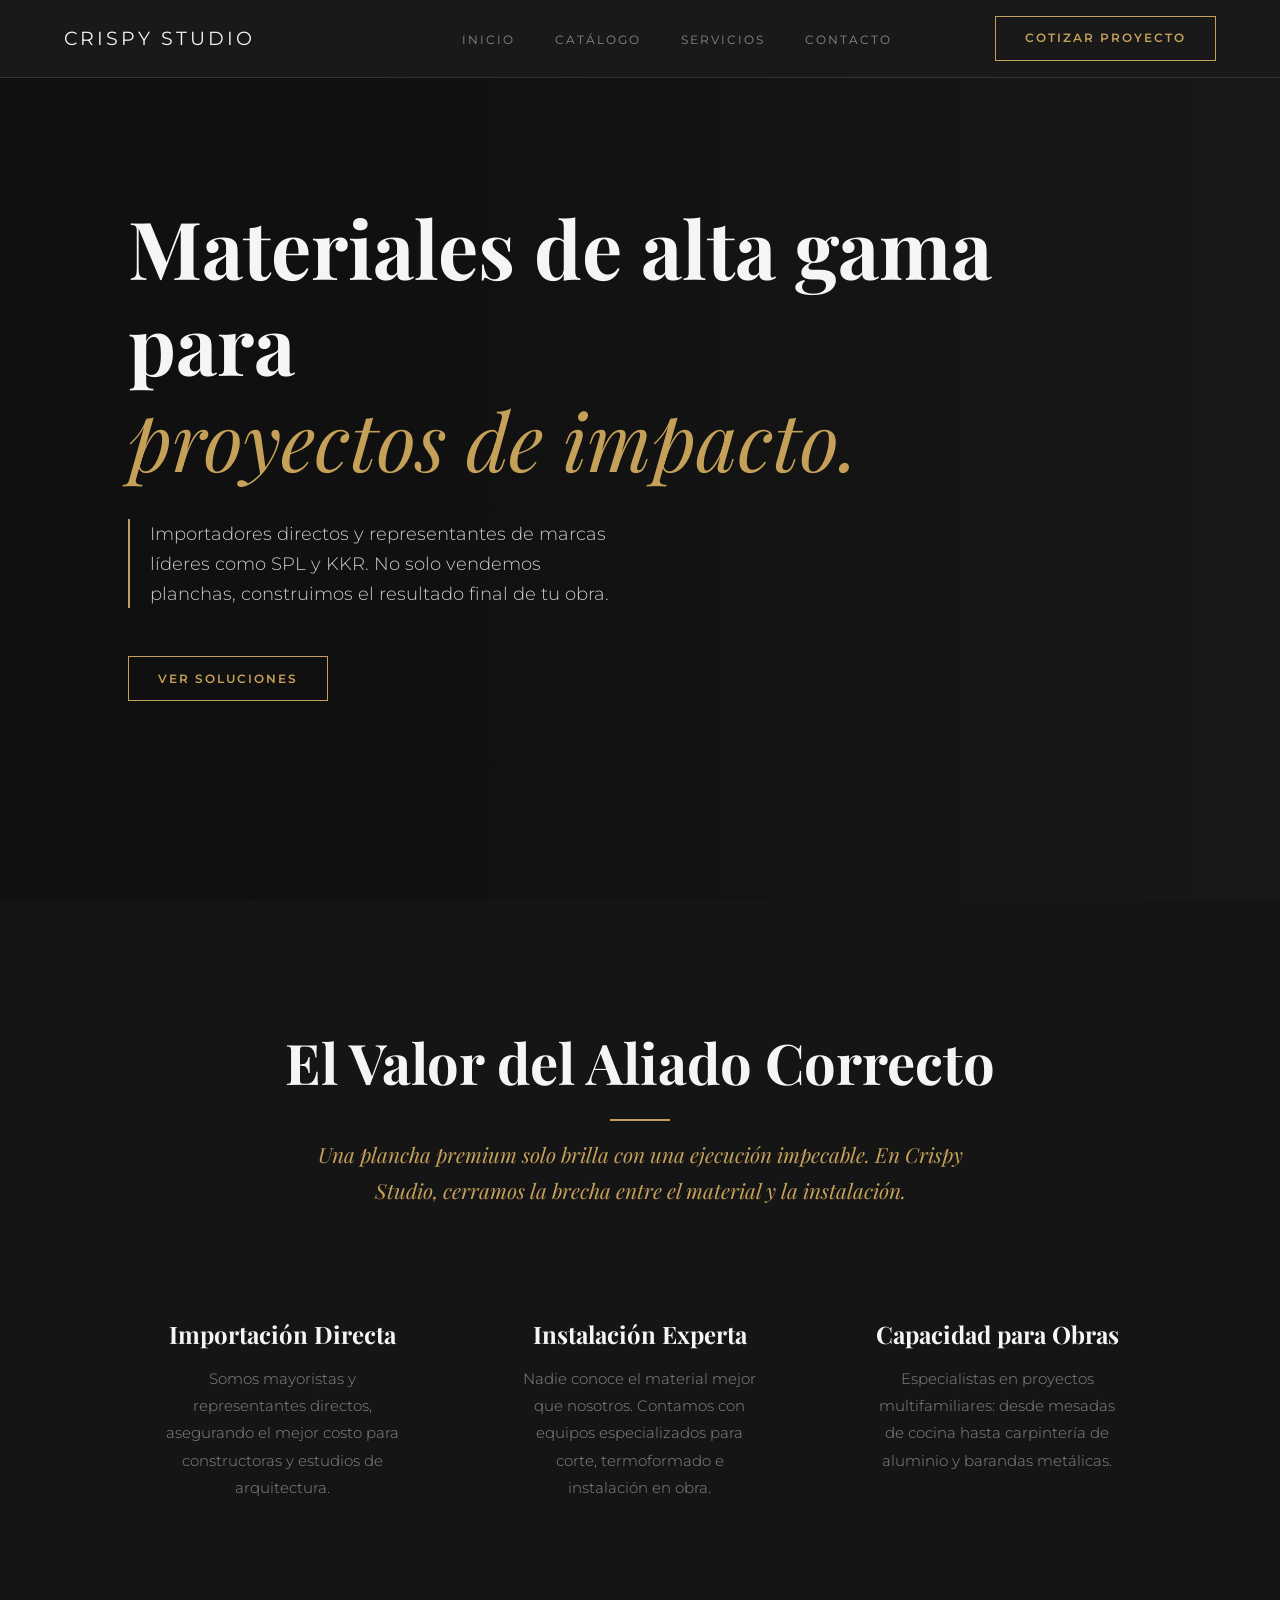
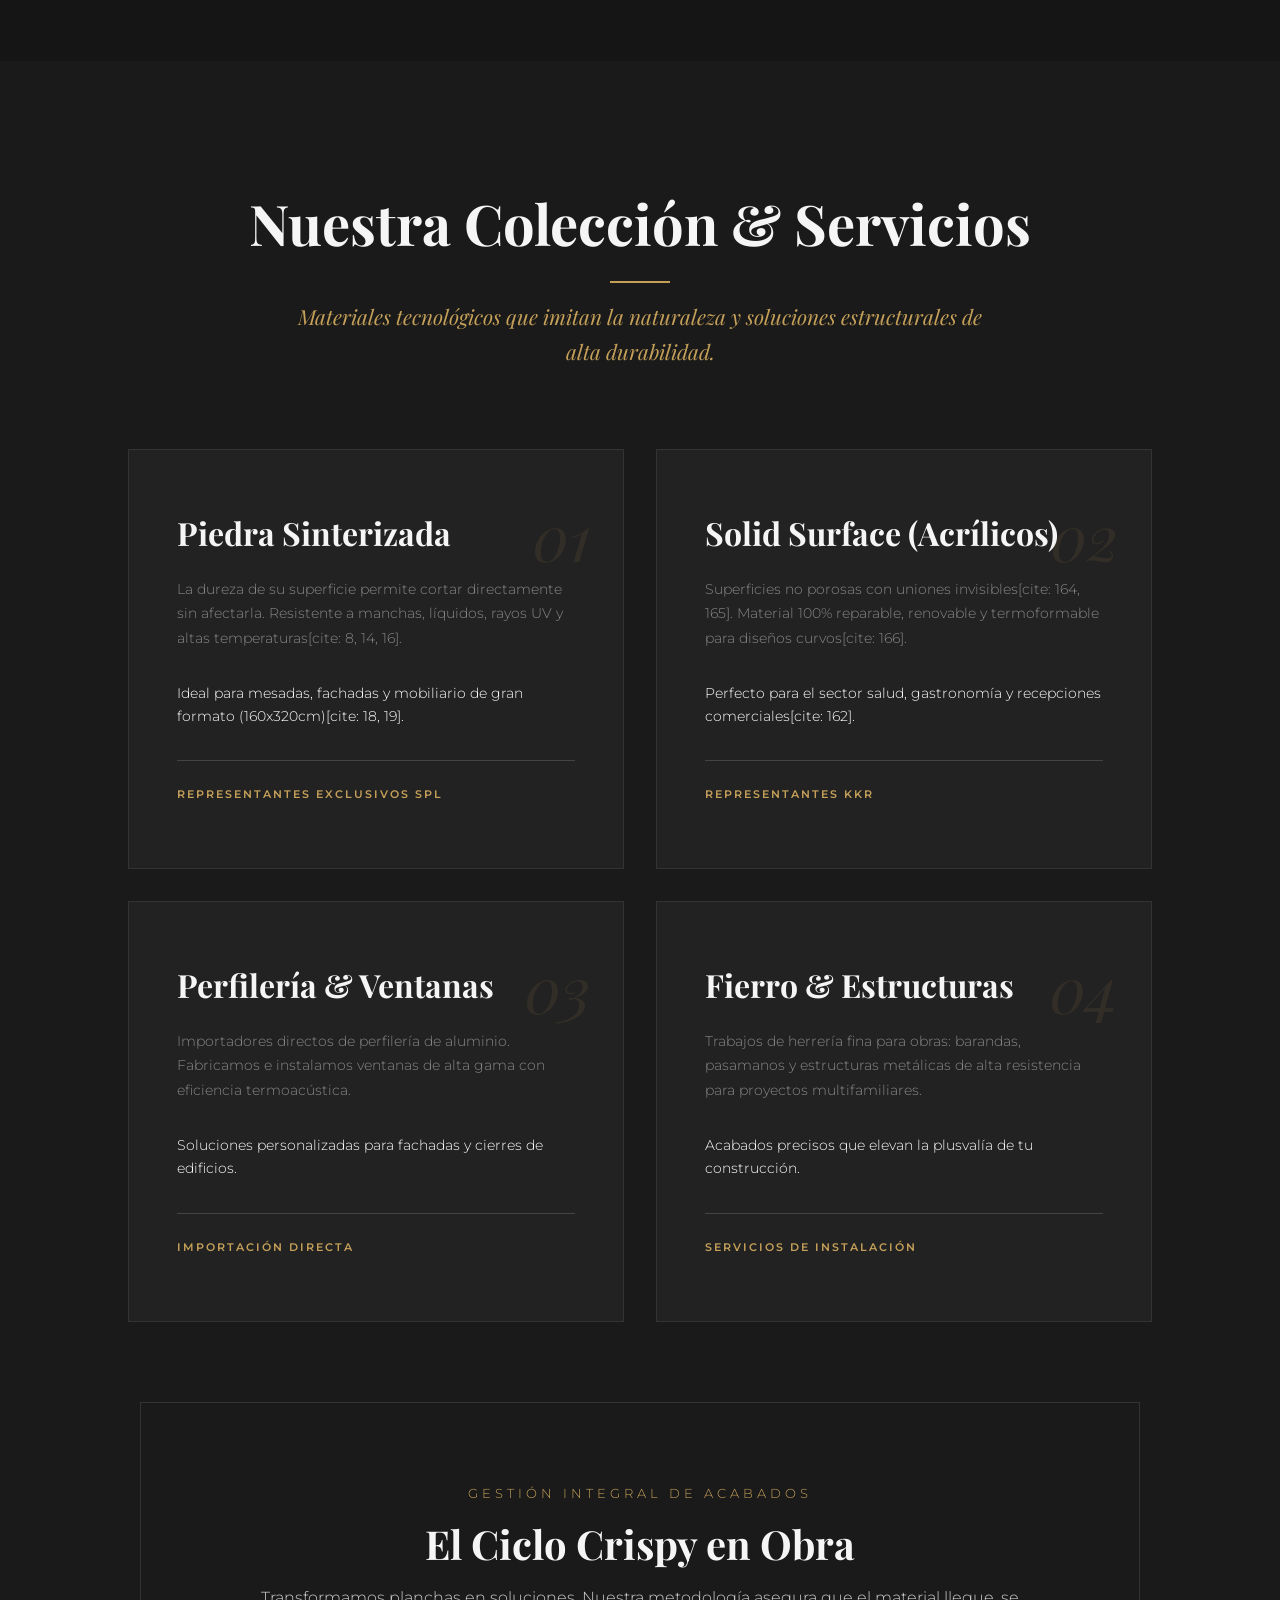
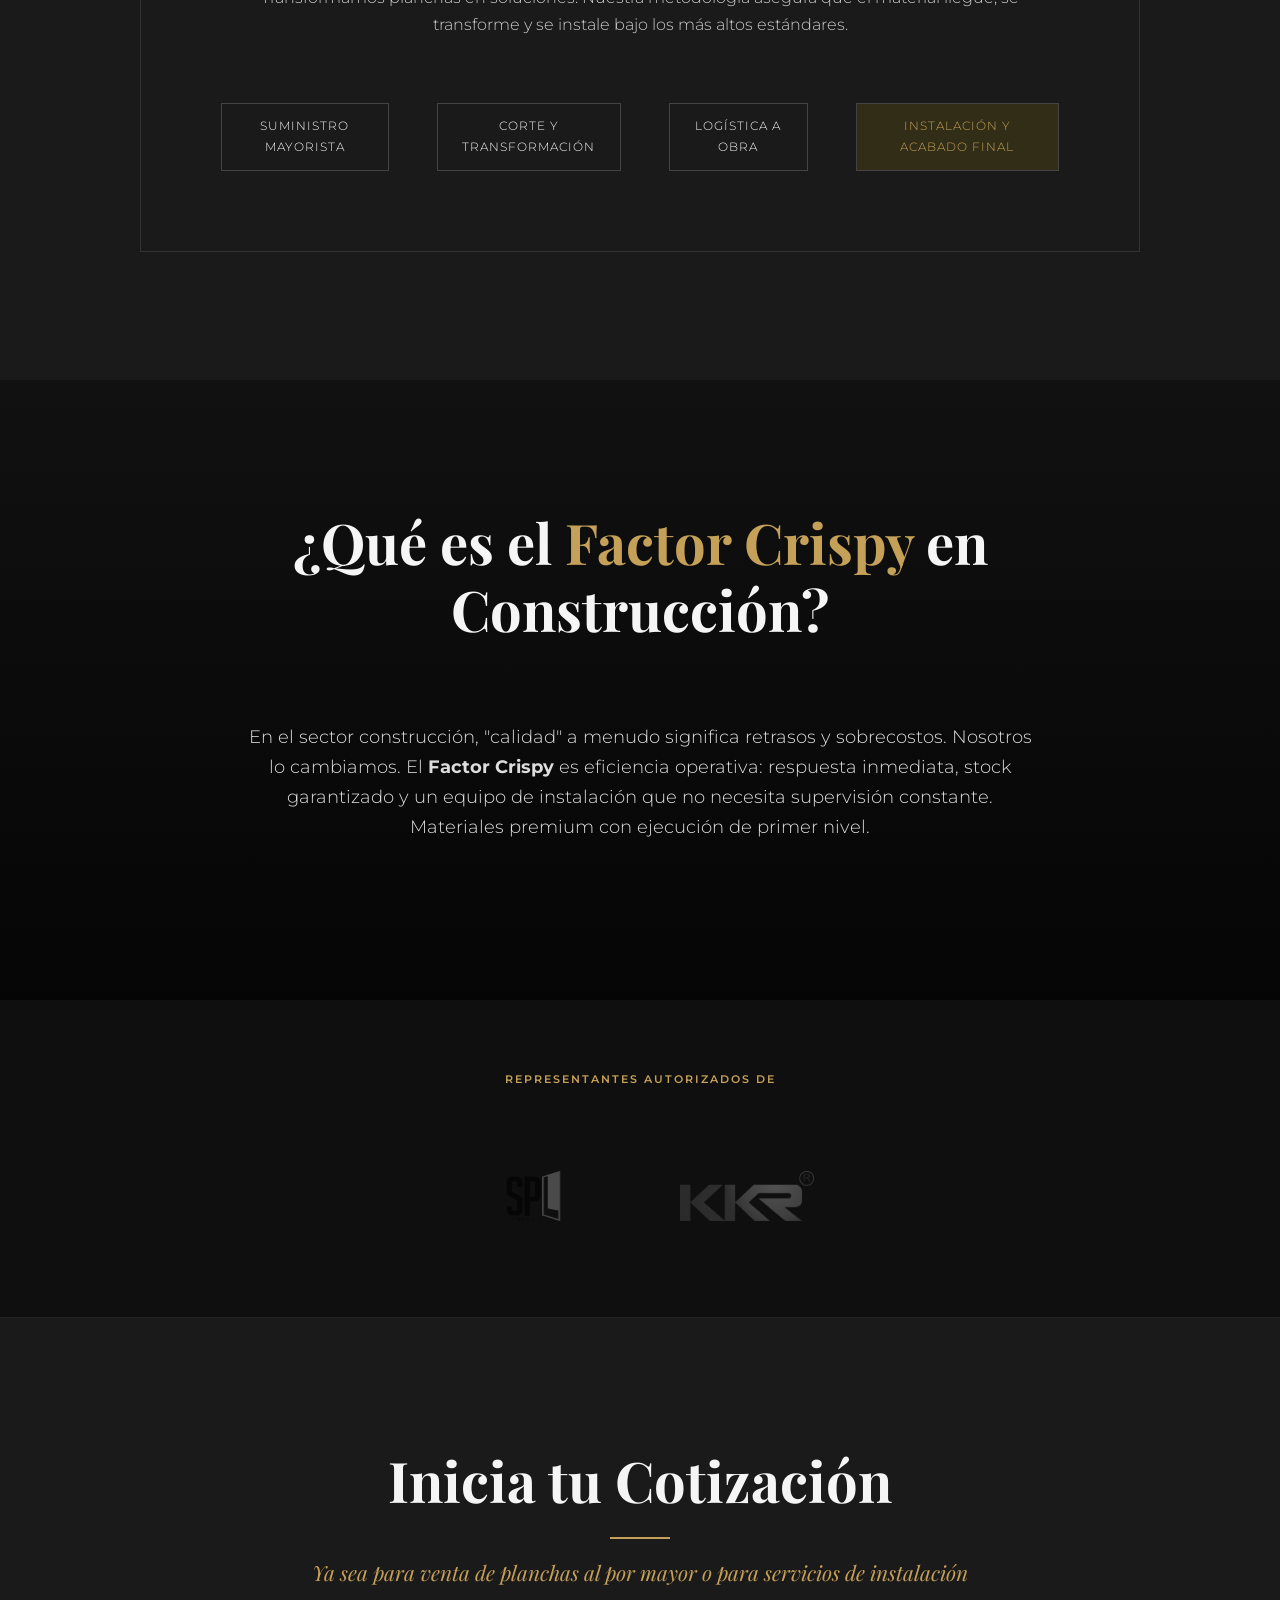
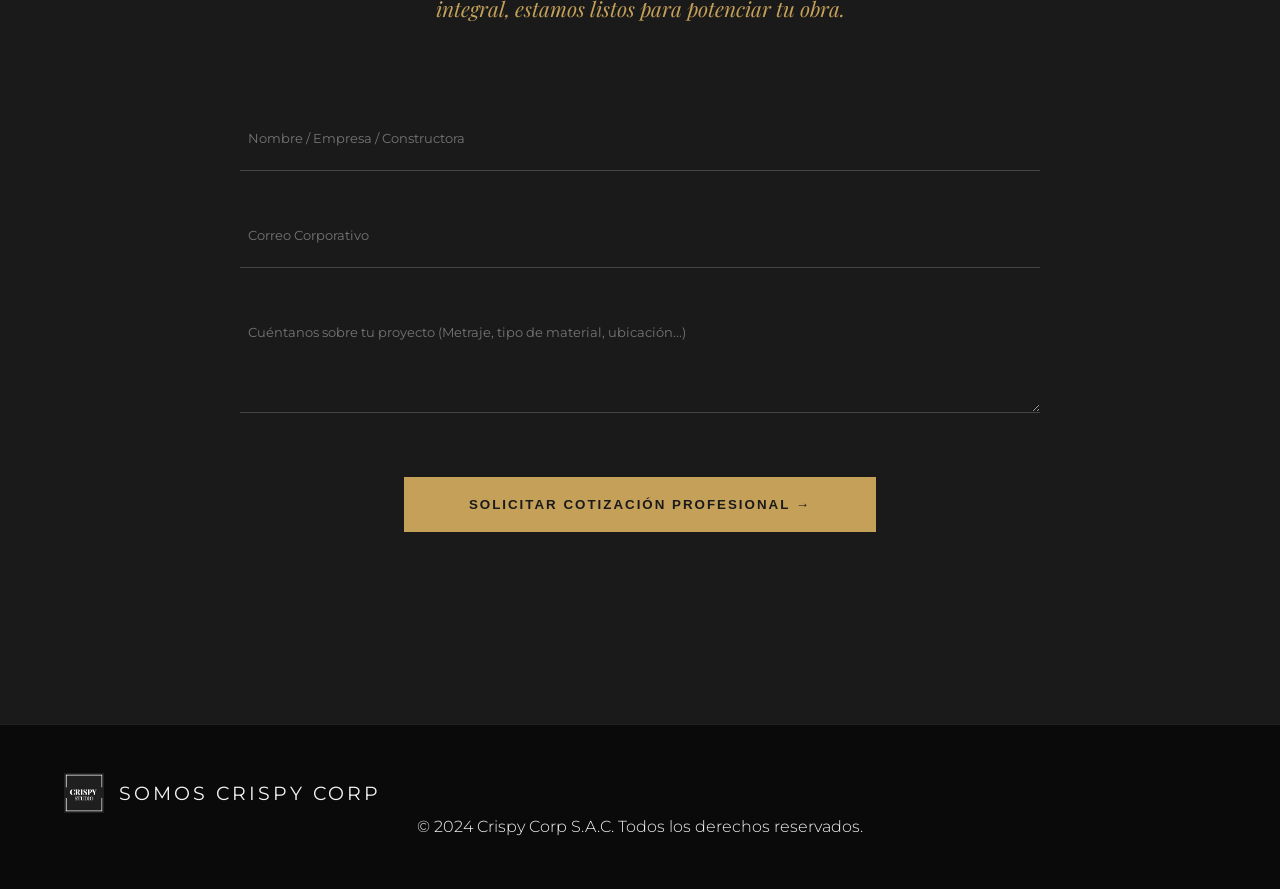
==== commit 2ef3f178: "Update index.html" ====
--- a/index.html
+++ b/index.html
@@ -20,22 +20,30 @@
 </head>
 <body>
 
-    <header>
-        <a href="#hero" class="logo-container">
-            <img src="crispy-logo-web.png" alt="Crispy Logo" class="nav-logo-img">
-            <span class="logo-text">CRISPY Studio</span>
+<header>
+    <div class="logo-container">
+        <a href="index.html" style="text-decoration: none; display: flex; align-items: center; gap: 10px;">
+            <div class="logo-text">CRISPY STUDIO</div>
         </a>
-            <nav>
-                <ul>
-                    <li><a href="#hero">Inicio</a></li>
-                    <li><a href="#aliado">Tu Aliado</a></li>
-                    <li><a href="#materiales">Materiales</a></li>
-                    <li><a href="catalogo.html" style="color: var(--primary); font-weight: 600;">Catálogo</a></li>
-                    <li><a href="#partners">Marcas</a></li>
-                </ul>
-            </nav>
-        <a href="#contacto" class="btn-cta">Cotizar Proyecto</a>
-    </header>
+    </div>
+
+    <div class="menu-toggle" id="mobile-menu">
+        <span></span>
+        <span></span>
+        <span></span>
+    </div>
+
+    <nav id="nav-menu">
+        <ul>
+            <li><a href="index.html">Inicio</a></li>
+            <li><a href="catalogo.html">Catálogo</a></li>
+            <li><a href="#servicios">Servicios</a></li>
+            <li><a href="#contacto">Contacto</a></li>
+        </ul>
+    </nav>
+
+    <a href="https://wa.me/51994753687" class="btn-cta">COTIZAR PROYECTO</a>
+</header>
 
     <section id="hero">
         <div class="reveal">
--- a/style.css
+++ b/style.css
@@ -1,83 +1,536 @@
-/* --- CONFIGURACIÓN BASE --- */
-:root {
-    --primary-color: #000;
-    --accent-color: #d4af37; /* Dorado para Crispy Studio */
-    --text-light: #ffffff;
-}
-
-header {
-    position: fixed;
-    top: 0;
-    width: 100%;
-    z-index: 1000;
-    background: rgba(0, 0, 0, 0.9);
-    display: flex;
-    justify-content: space-between;
-    align-items: center;
-    padding: 1rem 5%;
-    transition: all 0.3s ease;
-}
-
-/* --- MENÚ DE HAMBURGUESA (OCULTO POR DEFECTO) --- */
-.menu-toggle {
-    display: none;
-    flex-direction: column;
-    cursor: pointer;
-    gap: 5px;
-}
-
-.menu-toggle span {
-    width: 30px;
-    height: 3px;
-    background-color: var(--text-light);
-    border-radius: 2px;
-    transition: 0.3s;
-}
-
-/* --- NAVEGACIÓN --- */
-nav ul {
-    display: flex;
-    list-style: none;
-    gap: 2rem;
-    margin: 0;
-}
-
-nav a {
-    color: var(--text-light);
-    text-decoration: none;
-    font-size: 0.9rem;
-    text-transform: uppercase;
-    letter-spacing: 1px;
-}
-
-/* --- RESPONSIVE (MÓVIL) --- */
-@media (max-width: 1024px) {
-    .menu-toggle {
-        display: flex; /* Aparece en móviles */
-        order: 2;
-    }
-
-    .logo-container { order: 1; }
-    .btn-cta { display: none; } /* Ocultamos el botón principal en el header móvil */
-
-    nav {
-        display: none; /* Se oculta el menú normal */
+<style>
+    /* --- 1. VARIABLES Y RESET --- */
+    :root {
+        --primary: #C5A059;    /* Dorado Bronce / Champaña */
+        --primary-light: #D4AF37;
+        --dark: #1A1A1A;       /* Negro Carbón suave */
+        --darker: #0F0F0F;
+        --light: #F5F5F5;      /* Blanco Humo */
+        --grey-text: #888;
+        --transition: all 0.4s cubic-bezier(0.165, 0.84, 0.44, 1);
+    }
+
+    * {
+        margin: 0;
+        padding: 0;
+        box-sizing: border-box;
+    }
+
+    html { scroll-behavior: smooth; }
+
+    body {
+        font-family: 'Montserrat', sans-serif;
+        background-color: var(--dark);
+        color: var(--light);
+        line-height: 1.7;
+        overflow-x: hidden;
+        font-weight: 300; /* Letra más delgada = más elegante */
+    }
+
+    /* Títulos con Serif para lujo */
+    h1, h2, h3, h4 {
+        font-family: 'Playfair Display', serif;
+        font-weight: 700;
+        line-height: 1.2;
+        color: var(--light);
+    }
+
+    a { text-decoration: none; color: inherit; }
+    ul { list-style: none; }
+
+    /* --- NAVEGACIÓN --- */
+    header {
+        background: rgba(26, 26, 26, 0.98);
+        padding: 1rem 5%;
+        display: flex;
+        justify-content: space-between;
+        align-items: center;
+        position: fixed;
+        width: 100%;
+        top: 0;
+        z-index: 1000;
+        border-bottom: 1px solid #333;
+        backdrop-filter: blur(10px);
+    }
+   
+    .logo-container {
+        display: flex;
+        align-items: center;
+        gap: 15px;
+    }
+   
+    .logo-text {
+        font-family: 'Montserrat', sans-serif;
+        font-weight: 400;
+        font-size: 1.2rem;
+        letter-spacing: 3px;
+        text-transform: uppercase;
+        color: var(--light);
+    }
+   
+    .nav-logo-img {
+        height: 40px;
+        filter: brightness(1.2);
+    }
+
+    nav ul { display: flex; gap: 2.5rem; }
+   
+    nav a {
+        font-family: 'Montserrat', sans-serif;
+        font-weight: 400;
+        font-size: 0.75rem;
+        letter-spacing: 2px;
+        transition: var(--transition);
+        text-transform: uppercase;
+        color: var(--grey-text);
+    }
+
+    nav a:hover { color: var(--primary); }
+
+    .btn-cta {
+        border: 1px solid var(--primary);
+        color: var(--primary);
+        padding: 0.7rem 1.8rem;
+        font-family: 'Montserrat', sans-serif;
+        font-weight: 600;
+        font-size: 0.75rem;
+        text-transform: uppercase;
+        letter-spacing: 2px;
+        transition: var(--transition);
+        display: inline-block;
+        background: transparent;
+    }
+
+    .btn-cta:hover {
+        background: var(--primary);
+        color: var(--dark);
+        box-shadow: 0 10px 20px rgba(197, 160, 89, 0.2);
+    }
+
+    /* --- SECCIONES --- */
+    .section-padding { padding: 8rem 10%; }
+   
+    .section-title {
+        text-align: center;
+        margin-bottom: 5rem;
+    }
+
+    .section-title h2 {
+        font-size: 3.5rem;
+        margin-bottom: 1.5rem;
+    }
+
+    .section-title p {
+        font-family: 'Playfair Display', serif;
+        font-style: italic;
+        color: var(--primary);
+        font-size: 1.3rem;
+        max-width: 700px;
+        margin: 1rem auto 0;
+    }
+
+    .line {
+        width: 60px;
+        height: 2px;
+        background: var(--primary);
+        margin: 0 auto;
+    }
+
+    /* --- HERO SECTION --- */
+    #hero {
+        height: 100vh;
+        display: flex;
+        flex-direction: column;
+        justify-content: center;
+        padding: 0 10%;
+        background: linear-gradient(to right, rgba(15,15,15,0.9) 30%, rgba(15,15,15,0.2)), url('https://images.unsplash.com/photo-1600585154340-be6161a56a0c?auto=format&fit=crop&w=1920&q=80');
+        background-size: cover;
+        background-position: center;
+    }
+
+    #hero h1 {
+        font-size: 5rem;
+        margin-bottom: 2rem;
+        max-width: 900px;
+        font-weight: 700;
+    }
+
+    #hero h1 span {
+        color: var(--primary);
+        display: block;
+        font-style: italic;
+        font-weight: 400;
+    }
+
+    #hero p {
+        font-size: 1.1rem;
+        max-width: 500px;
+        margin-bottom: 3rem;
+        color: #ccc;
+        border-left: 2px solid var(--primary);
+        padding-left: 20px;
+    }
+
+    /* --- BENEFICIOS / VALOR --- */
+    .value-list {
+        display: grid;
+        grid-template-columns: repeat(auto-fit, minmax(300px, 1fr));
+        gap: 3rem;
+    }
+
+    .value-item {
+        text-align: center;
+        padding: 2rem;
+        transition: var(--transition);
+    }
+
+    .value-item i {
+        font-size: 2.5rem;
+        color: var(--primary);
+        margin-bottom: 1.5rem;
+        opacity: 0.8;
+    }
+
+    .value-item h4 {
+        font-size: 1.5rem;
+        margin-bottom: 1rem;
+        font-family: 'Playfair Display', serif;
+    }
+
+    .value-item p {
+        color: var(--grey-text);
+        font-size: 0.95rem;
+        line-height: 1.8;
+    }
+
+    /* --- GRID DE PRODUCTOS (2x2) --- */
+    .services-grid {
+        display: grid;
+        gap: 2rem;
+        grid-template-columns: repeat(2, 1fr);
+        max-width: 1200px;
+        margin: 0 auto;
+    }
+
+    .card {
+        background: #222;
+        padding: 4rem 3rem;
+        border: 1px solid #333;
+        transition: var(--transition);
+        position: relative;
+        overflow: hidden;
+    }
+
+    .card:hover {
+        border-color: var(--primary);
+        background: #282828;
+    }
+
+    .card i {
+        font-size: 2rem;
+        color: var(--primary);
+        margin-bottom: 2rem;
+    }
+
+    .card h3 {
+        font-size: 2rem;
+        margin-bottom: 1.5rem;
+    }
+
+    .card p {
+        color: var(--grey-text);
+        font-size: 0.9rem;
+        margin-bottom: 2rem;
+    }
+
+    .card-number {
         position: absolute;
-        top: 100%;
-        left: 0;
-        width: 100%;
-        background: rgba(0, 0, 0, 0.95);
-        padding: 20px 0;
-    }
-
-    /* Clase que activaremos con JS */
-    nav.active {
+        top: 2rem;
+        right: 2rem;
+        font-family: 'Playfair Display', serif;
+        font-style: italic;
+        color: rgba(197, 160, 89, 0.1);
+        font-size: 4rem;
+    }
+
+    .brand-tag {
+        font-family: 'Montserrat', sans-serif;
+        font-size: 0.7rem;
+        letter-spacing: 2px;
+        color: var(--primary);
+        font-weight: 600;
+        text-transform: uppercase;
+        border-top: 1px solid #444;
+        padding-top: 1.5rem;
+        margin-top: auto;
+    }
+
+    /* --- IMPLEMENTACIÓN LOOP --- */
+    .implementation-card {
+        background: #1a1a1a;
+        border: 1px solid #333;
+        padding: 5rem;
+        text-align: center;
+        max-width: 1000px;
+        margin: 5rem auto 0;
+    }
+
+    .loop-title h3 {
+        font-size: 2.5rem;
+        margin-bottom: 1rem;
+    }
+
+    .loop-subtitle {
+        text-transform: uppercase;
+        letter-spacing: 4px;
+        font-size: 0.8rem;
+        color: var(--primary);
+        margin-bottom: 1rem;
         display: block;
     }
 
-    nav ul {
-        flex-direction: column;
+    .loop-steps {
+        display: flex;
+        justify-content: center;
         align-items: center;
         gap: 1.5rem;
-    }
-}
+        margin-top: 4rem;
+    }
+
+    .loop-step {
+        font-size: 0.75rem;
+        text-transform: uppercase;
+        letter-spacing: 1px;
+        color: var(--light);
+        border: 1px solid #444;
+        padding: 0.8rem 1.5rem;
+    }
+
+    /* --- CONTACTO --- */
+
+    .contact-form {
+        max-width: 800px; /* Evita que el formulario sea demasiado ancho */
+        margin: 0 auto;   /* Lo centra horizontalmente */
+        display: flex;
+        flex-direction: column;
+        gap: 1rem;        /* Espacio uniforme entre campos */
+    }
+
+    .contact-form input,
+    .contact-form textarea {
+        width: 100%;      /* Asegura que ocupen el ancho del contenedor */
+        display: block;
+    }
+
+    .contact-form button.submit {
+        align-self: center; /* Centra solo el botón */
+        padding: 1.2rem 4rem; /* Botón más estilizado */
+        width: auto;        /* Que no ocupe todo el ancho si no quieres */
+    }
+    input, textarea {
+        background: transparent;
+        border: none;
+        border-bottom: 1px solid #444;
+        padding: 1.5rem 0.5rem;
+        color: white;
+        font-family: 'Montserrat', sans-serif;
+        margin-bottom: 1rem;
+        transition: var(--transition);
+        border-radius: 0;
+    }
+
+    input:focus, textarea:focus {
+        outline: none;
+        border-bottom-color: var(--primary);
+    }
+
+    button.submit {
+        margin-top: 2rem;
+        background: var(--primary);
+        border: 1px solid var(--primary);
+        padding: 1.2rem;
+        color: var(--dark);
+        font-weight: 700;
+        letter-spacing: 2px;
+        cursor: pointer;
+        transition: var(--transition);
+    }
+
+    button.submit:hover {
+        background: transparent;
+        color: var(--primary);
+    }
+
+    /* --- FOOTER --- */
+    footer {
+        padding: 5rem 10%;
+        background: #0a0a0a;
+        border-top: 1px solid #222;
+        text-align: center;
+    }
+
+    /* --- ANIMACIONES REVEAL --- */
+    .reveal {
+        opacity: 0;
+        transform: translateY(40px);
+        transition: all 1s cubic-bezier(0.165, 0.84, 0.44, 1);
+    }
+
+    .reveal.active {
+        opacity: 1;
+        transform: translateY(0);
+    }
+
+    /* --- RESPONSIVE --- */
+    @media (max-width: 1024px) {
+        #hero h1 { font-size: 3.5rem; }
+        .services-grid { grid-template-columns: 1fr; }
+        .loop-steps { flex-direction: column; }
+    }
+   
+    /* --- SECCIÓN DE LOGOS DE MARCAS --- */
+    .brands-container {
+        display: flex;
+        flex-wrap: wrap;
+        justify-content: center;
+        align-items: center;
+        gap: 4rem; /* Espacio entre logos */
+        padding: 2rem 0;
+        margin-top: 3rem;
+    }
+
+    .brand-logo-item {
+        height: 50px; /* Altura fija para todos */
+        width: 150px;  /* Ancho máximo para mantener orden */
+        display: flex;
+        justify-content: center;
+        align-items: center;
+        filter: grayscale(100%) opacity(0.6); /* Los hace ver elegantes y uniformes */
+        transition: var(--transition);
+    }
+
+    .brand-logo-item:hover {
+        filter: grayscale(0%) opacity(1); /* Cobran color al pasar el mouse */
+    }
+
+    .brand-logo-item img {
+        max-height: 100%;
+        max-width: 100%;
+        object-fit: contain; /* Evita que se estiren o deformen */
+    }
+
+        /* --- VARIABLES Y RESET (Heredados del Index) --- */
+        :root {
+            --primary: #C5A059;
+            --dark: #1A1A1A;
+            --darker: #0F0F0F;
+            --light: #F5F5F5;
+            --grey-text: #888;
+            --transition: all 0.4s ease;
+        }
+
+        * { margin: 0; padding: 0; box-sizing: border-box; }
+        html { scroll-behavior: smooth; }
+
+        body {
+            font-family: 'Montserrat', sans-serif;
+            background-color: var(--dark);
+            color: var(--light);
+            line-height: 1.7;
+            font-weight: 300;
+        }
+
+        h1, h2, h3, h4 { font-family: 'Playfair Display', serif; font-weight: 700; line-height: 1.2; color: var(--light); }
+        a { text-decoration: none; color: inherit; }
+        ul { list-style: none; }
+
+        /* --- NAVEGACIÓN --- */
+        header {
+            background: rgba(26, 26, 26, 0.98);
+            padding: 1rem 5%;
+            display: flex;
+            justify-content: space-between;
+            align-items: center;
+            position: fixed;
+            width: 100%;
+            top: 0;
+            z-index: 1000;
+            border-bottom: 1px solid #333;
+            backdrop-filter: blur(10px);
+        }
+       
+        .logo-container { display: flex; align-items: center; gap: 15px; }
+        .logo-text { font-family: 'Montserrat', sans-serif; font-weight: 400; font-size: 1.2rem; letter-spacing: 3px; text-transform: uppercase; }
+        nav ul { display: flex; gap: 2.5rem; }
+        nav a { font-size: 0.75rem; letter-spacing: 2px; text-transform: uppercase; color: var(--grey-text); transition: var(--transition); }
+        nav a:hover, nav a.active { color: var(--primary); }
+       
+        .btn-cta {
+            border: 1px solid var(--primary); color: var(--primary); padding: 0.7rem 1.8rem;
+            font-weight: 600; font-size: 0.75rem; text-transform: uppercase; letter-spacing: 2px; transition: var(--transition);
+        }
+        .btn-cta:hover { background: var(--primary); color: var(--dark); }
+
+        /* --- HERO CATÁLOGO --- */
+        #hero-catalog {
+            padding: 12rem 5% 5rem;
+            text-align: center;
+            background: var(--darker);
+            border-bottom: 1px solid #333;
+        }
+        #hero-catalog h1 { font-size: 4rem; margin-bottom: 1rem; }
+        #hero-catalog h1 span { color: var(--primary); font-style: italic; }
+        #hero-catalog p { color: var(--grey-text); max-width: 600px; margin: 0 auto; }
+
+        /* --- CATÁLOGO DE PRODUCTOS --- */
+        .catalog-container { padding: 5rem 5%; max-width: 1400px; margin: 0 auto; }
+       
+        .product-row {
+            display: flex;
+            align-items: center;
+            gap: 5rem;
+            margin-bottom: 8rem;
+        }
+       
+        /* Alternar orden para estilo revista */
+        .product-row:nth-child(even) { flex-direction: row-reverse; }
+
+        .product-images {
+            flex: 1;
+            display: grid;
+            gap: 15px;
+            grid-template-columns: repeat(auto-fit, minmax(200px, 1fr));
+        }
+
+        .product-images img {
+            width: 100%;
+            height: 100%;
+            object-fit: cover;
+            border-radius: 4px;
+            transition: var(--transition);
+            box-shadow: 0 10px 30px rgba(0,0,0,0.5);
+            max-height: 450px;
+        }
+
+        .product-images img:hover { transform: scale(1.02); border-color: var(--primary); }
+
+        .product-info { flex: 1; }
+        .product-info h2 { font-size: 2.5rem; margin-bottom: 1rem; color: var(--primary); }
+        .product-info .subtitle { font-family: 'Montserrat', sans-serif; font-size: 0.9rem; text-transform: uppercase; letter-spacing: 3px; color: var(--grey-text); margin-bottom: 2rem; display: block; }
+        .product-info p { margin-bottom: 1.5rem; color: #ccc; }
+       
+        .specs-list { margin-top: 2rem; border-top: 1px solid #333; padding-top: 2rem; }
+        .specs-list li { margin-bottom: 1rem; display: flex; gap: 10px; align-items: flex-start; }
+        .specs-list i { color: var(--primary); margin-top: 5px; font-size: 0.9rem; }
+        .specs-list strong { color: var(--light); font-weight: 600; }
+
+        /* --- RESPONSIVE --- */
+        @media (max-width: 992px) {
+            .product-row, .product-row:nth-child(even) { flex-direction: column; gap: 3rem; margin-bottom: 5rem; }
+            .product-images img { max-height: 350px; }
+            #hero-catalog h1 { font-size: 3rem; }
+            nav { display: none; } /* En móvil sugeriría un menú hamburguesa luego */
+        }
+       
+        footer { padding: 3rem 5%; background: #0a0a0a; border-top: 1px solid #222; text-align: center; margin-top: 4rem; }
+    </style>
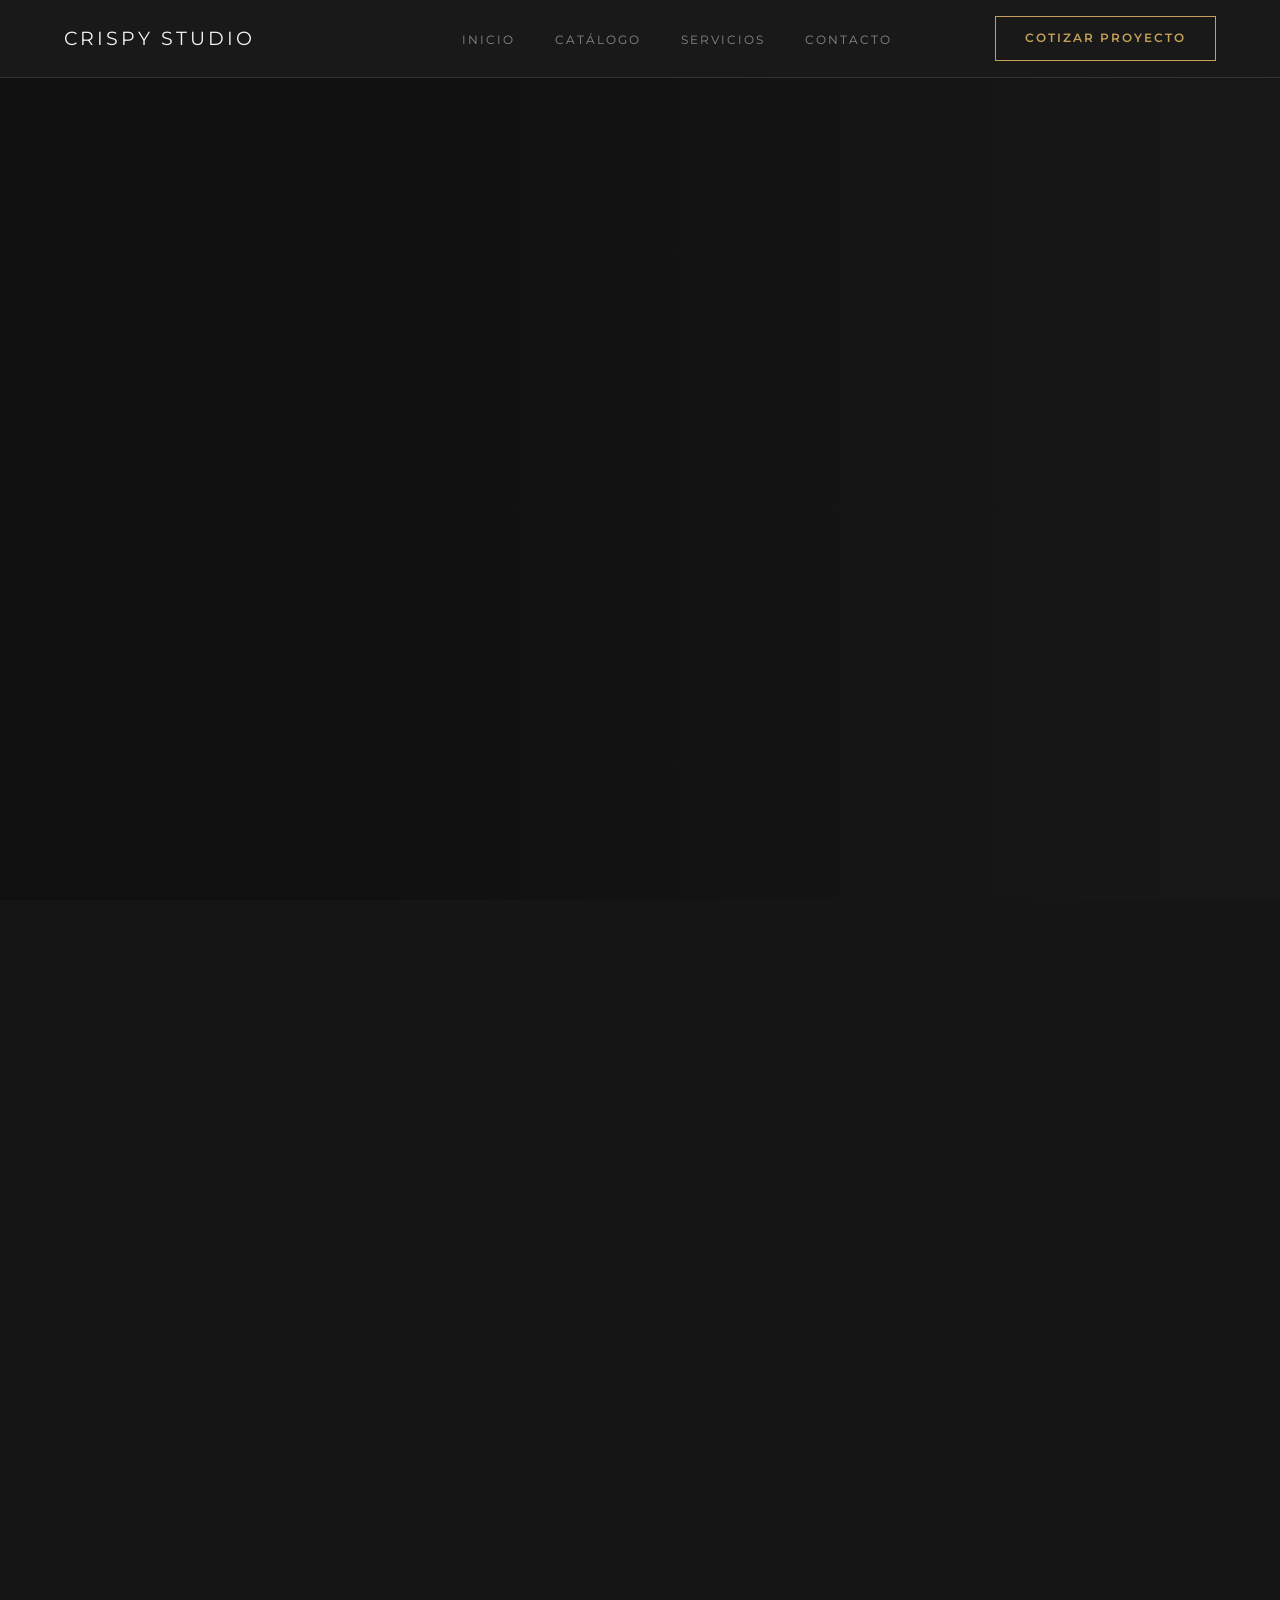
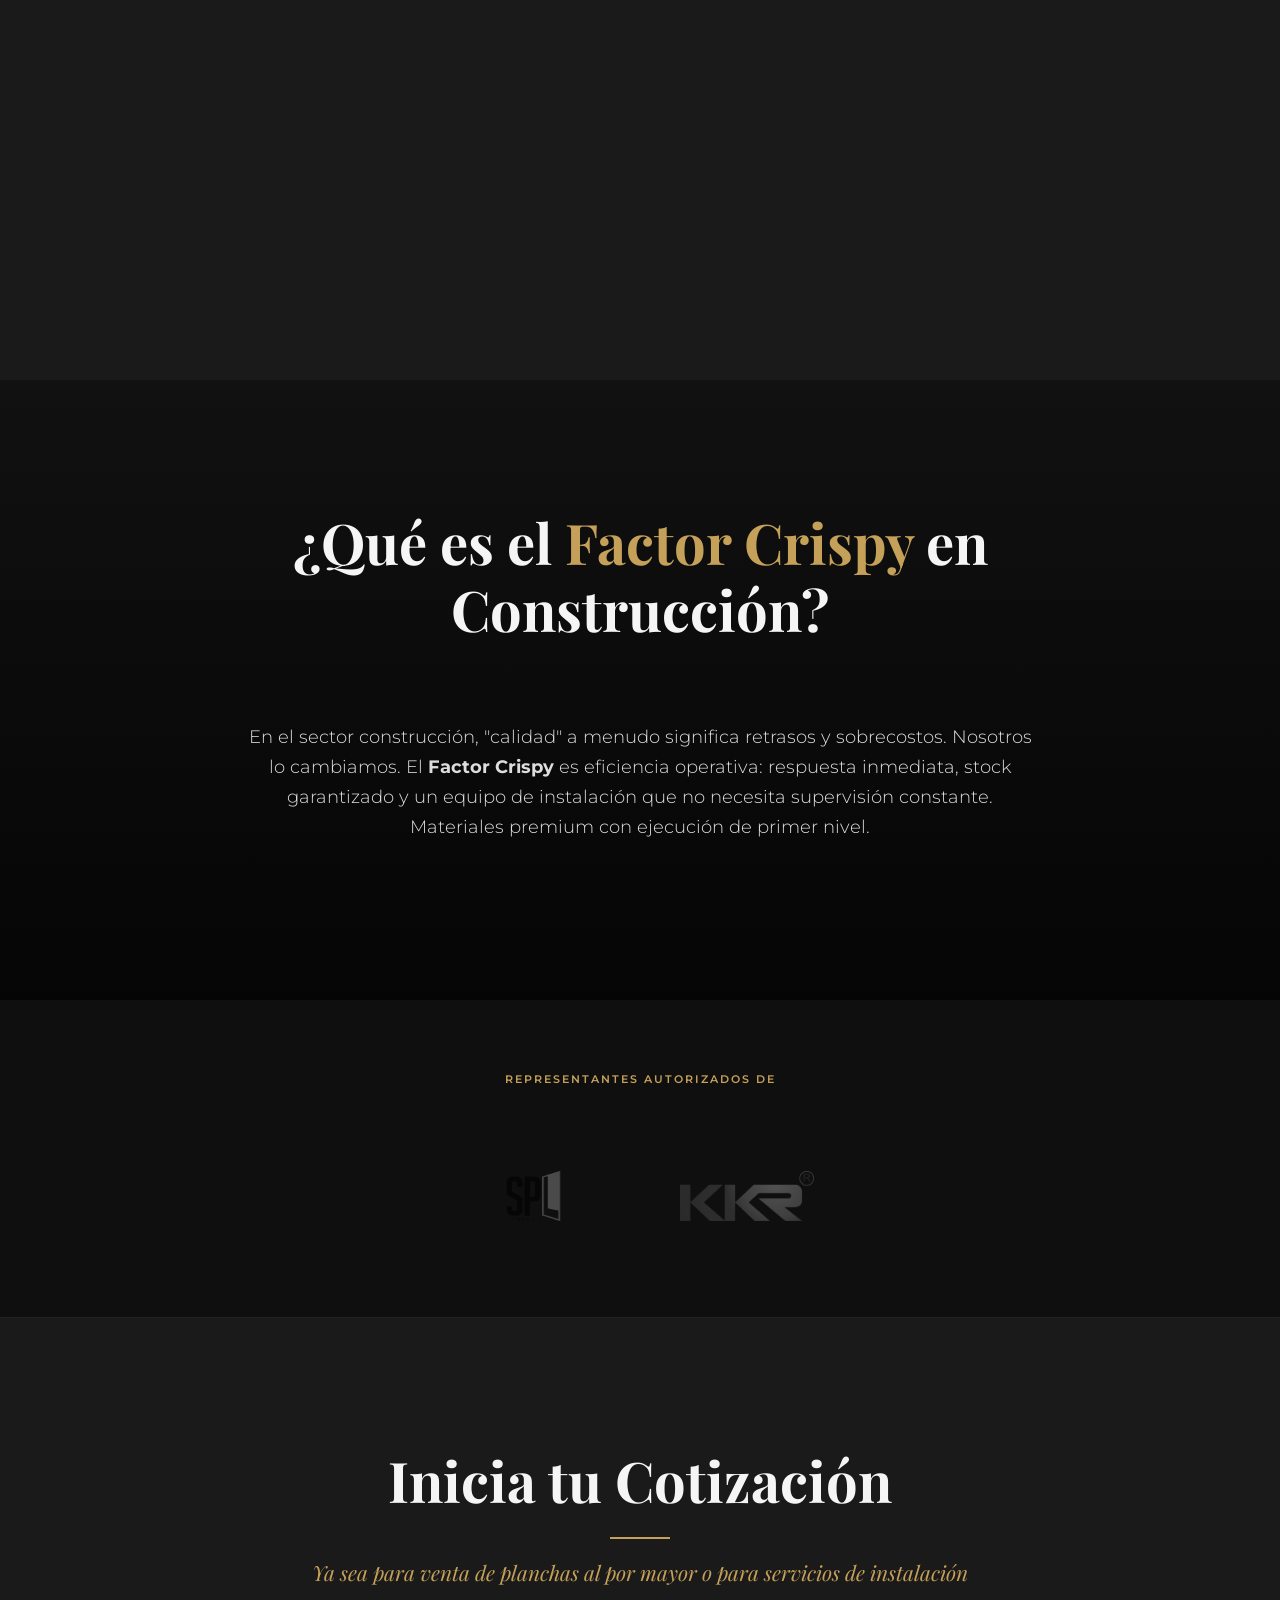
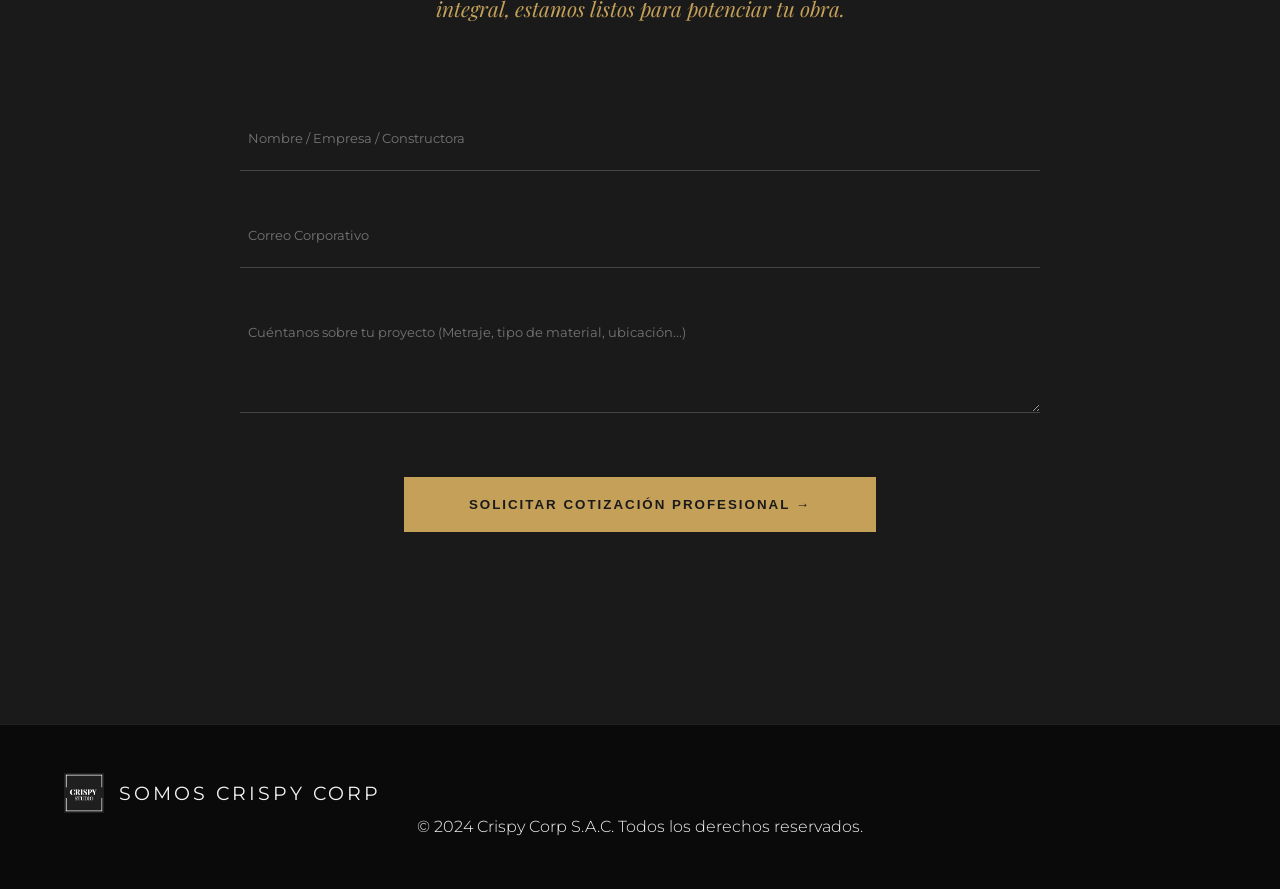
==== commit 52ec6418: "Update index.html" ====
--- a/index.html
+++ b/index.html
@@ -202,15 +202,23 @@
     </footer>
 
     <script>
-        const observer = new IntersectionObserver((entries) => {
-            entries.forEach(entry => {
-                if (entry.isIntersecting) {
-                    entry.target.classList.add('active');
-                }
+        // Seleccionamos los elementos correctos
+        const menuToggle = document.getElementById('mobile-menu');
+        const navMenu = document.getElementById('nav-menu');
+    
+        // Agregamos el evento de clic al botón de hamburguesa
+        menuToggle.addEventListener('click', () => {
+            // Al hacer clic, añadimos o quitamos la clase 'active' al nav
+            navMenu.classList.toggle('active');
+        });
+    
+        // OPCIONAL: Cerrar el menú automáticamente al hacer clic en un enlace
+        // (Muy útil para páginas One-Page como el index)
+        document.querySelectorAll('nav a').forEach(link => {
+            link.addEventListener('click', () => {
+                navMenu.classList.remove('active');
             });
-        }, { threshold: 0.1 });
-
-        document.querySelectorAll('.reveal').forEach((el) => observer.observe(el));
+        });
     </script>
 </body>
 </html>
--- a/style.css
+++ b/style.css
@@ -382,11 +382,52 @@
     }
 
     /* --- RESPONSIVE --- */
-    @media (max-width: 1024px) {
-        #hero h1 { font-size: 3.5rem; }
-        .services-grid { grid-template-columns: 1fr; }
-        .loop-steps { flex-direction: column; }
-    }
+/* --- RESPONSIVE (CELULARES Y TABLETS) --- */
+@media (max-width: 1024px) {
+    /* 1. Mostramos el botón de hamburguesa */
+    .menu-toggle {
+        display: flex;
+        z-index: 1100; /* Asegura que esté sobre el menú desplegado */
+    }
+
+    /* 2. Ocultamos el botón CTA en el header móvil para limpiar espacio */
+    .btn-cta { display: none; } 
+
+    /* 3. Configuramos el menú desplegable (oculto por defecto) */
+    nav {
+        display: none; /* Se oculta completamente */
+        position: absolute;
+        top: 100%; /* Aparece justo debajo del header */
+        left: 0;
+        width: 100%;
+        background: rgba(0, 0, 0, 0.95);
+        padding: 40px 0;
+        text-align: center;
+        border-bottom: 2px solid var(--accent-color); /* Línea dorada decorativa */
+        opacity: 0;
+        transition: opacity 0.3s ease;
+    }
+
+    /* 4. Clase que activa el JS para mostrar el menú */
+    nav.active {
+        display: block;
+        opacity: 1;
+    }
+
+    nav ul {
+        flex-direction: column;
+        gap: 2rem;
+    }
+
+    nav a {
+        font-size: 1.2rem; /* Texto más grande para tocar con el dedo */
+    }
+
+    /* 5. SOLUCIÓN AL TEXTO TAPADO: Empujamos el contenido hacia abajo */
+    #hero, #hero-catalog, .main-content {
+        padding-top: 130px !important; /* Ajusta este valor si la barra es más alta */
+    }
+}
    
     /* --- SECCIÓN DE LOGOS DE MARCAS --- */
     .brands-container {
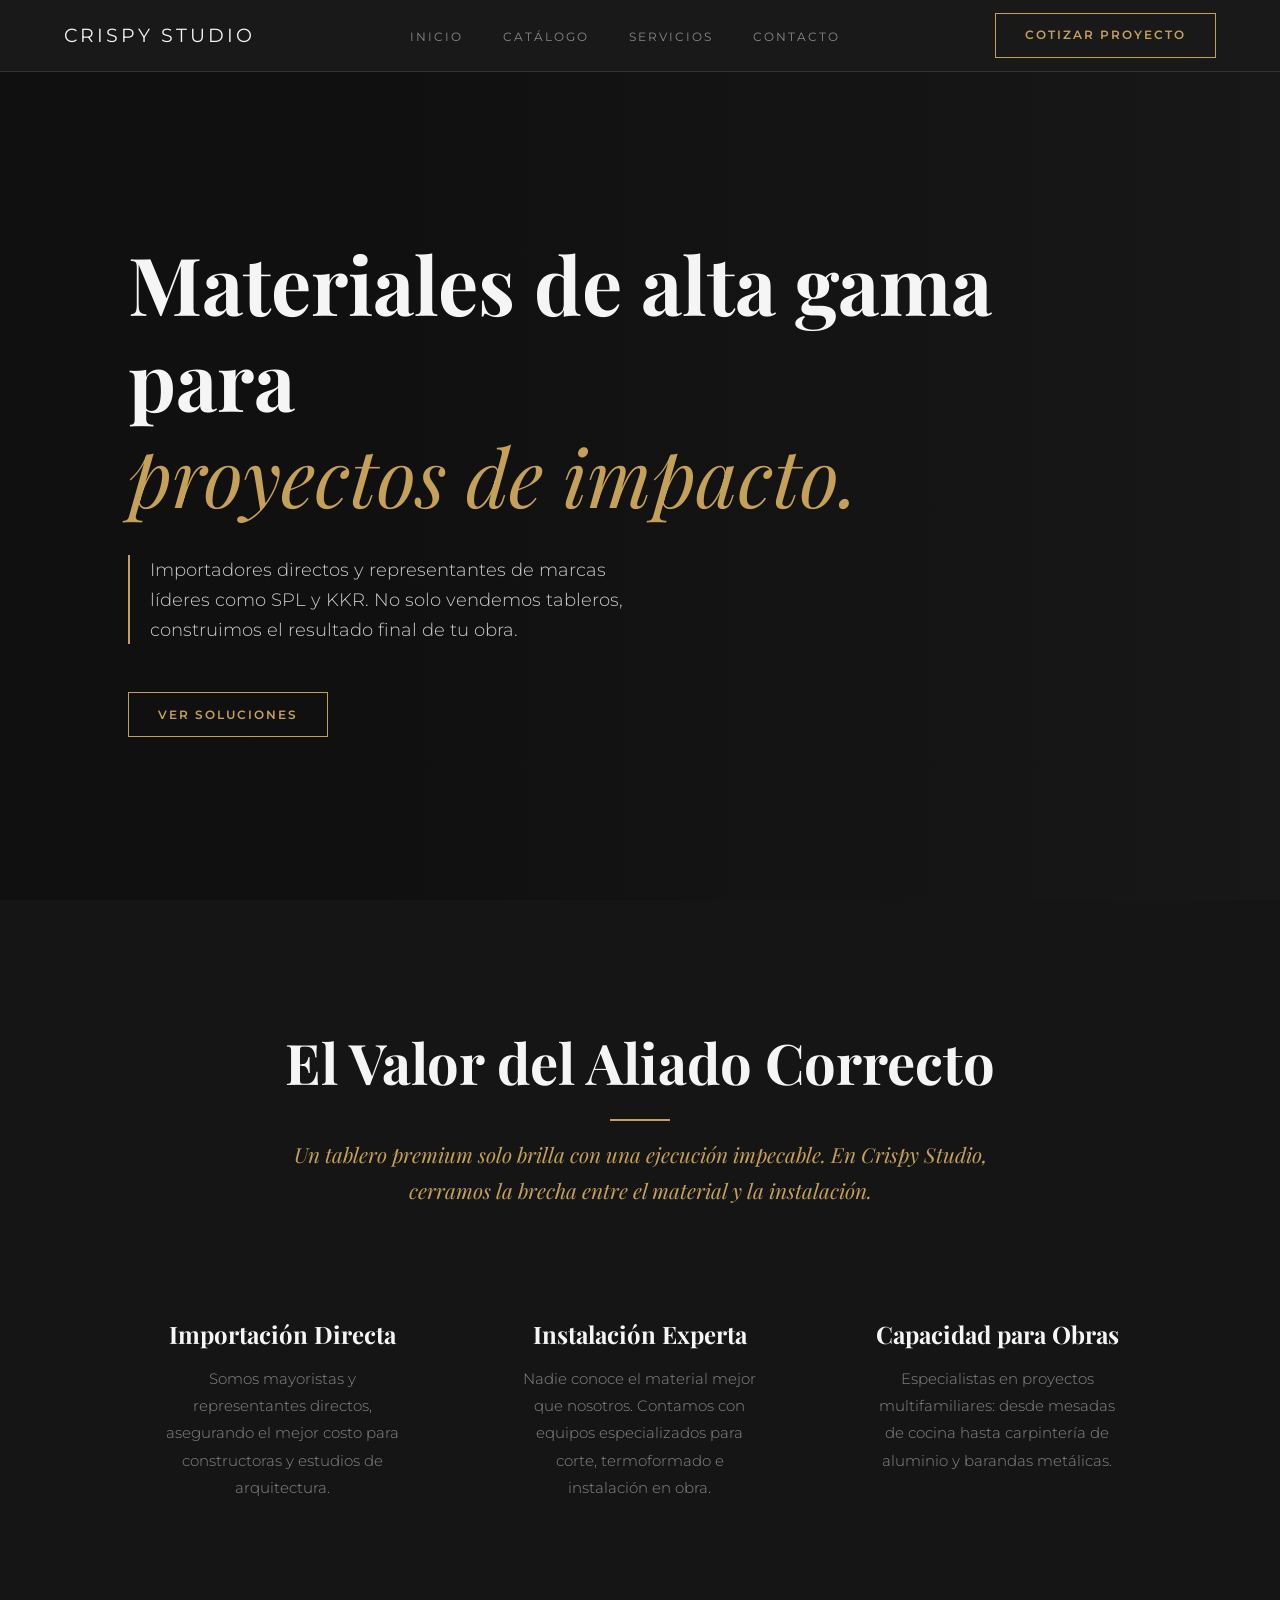
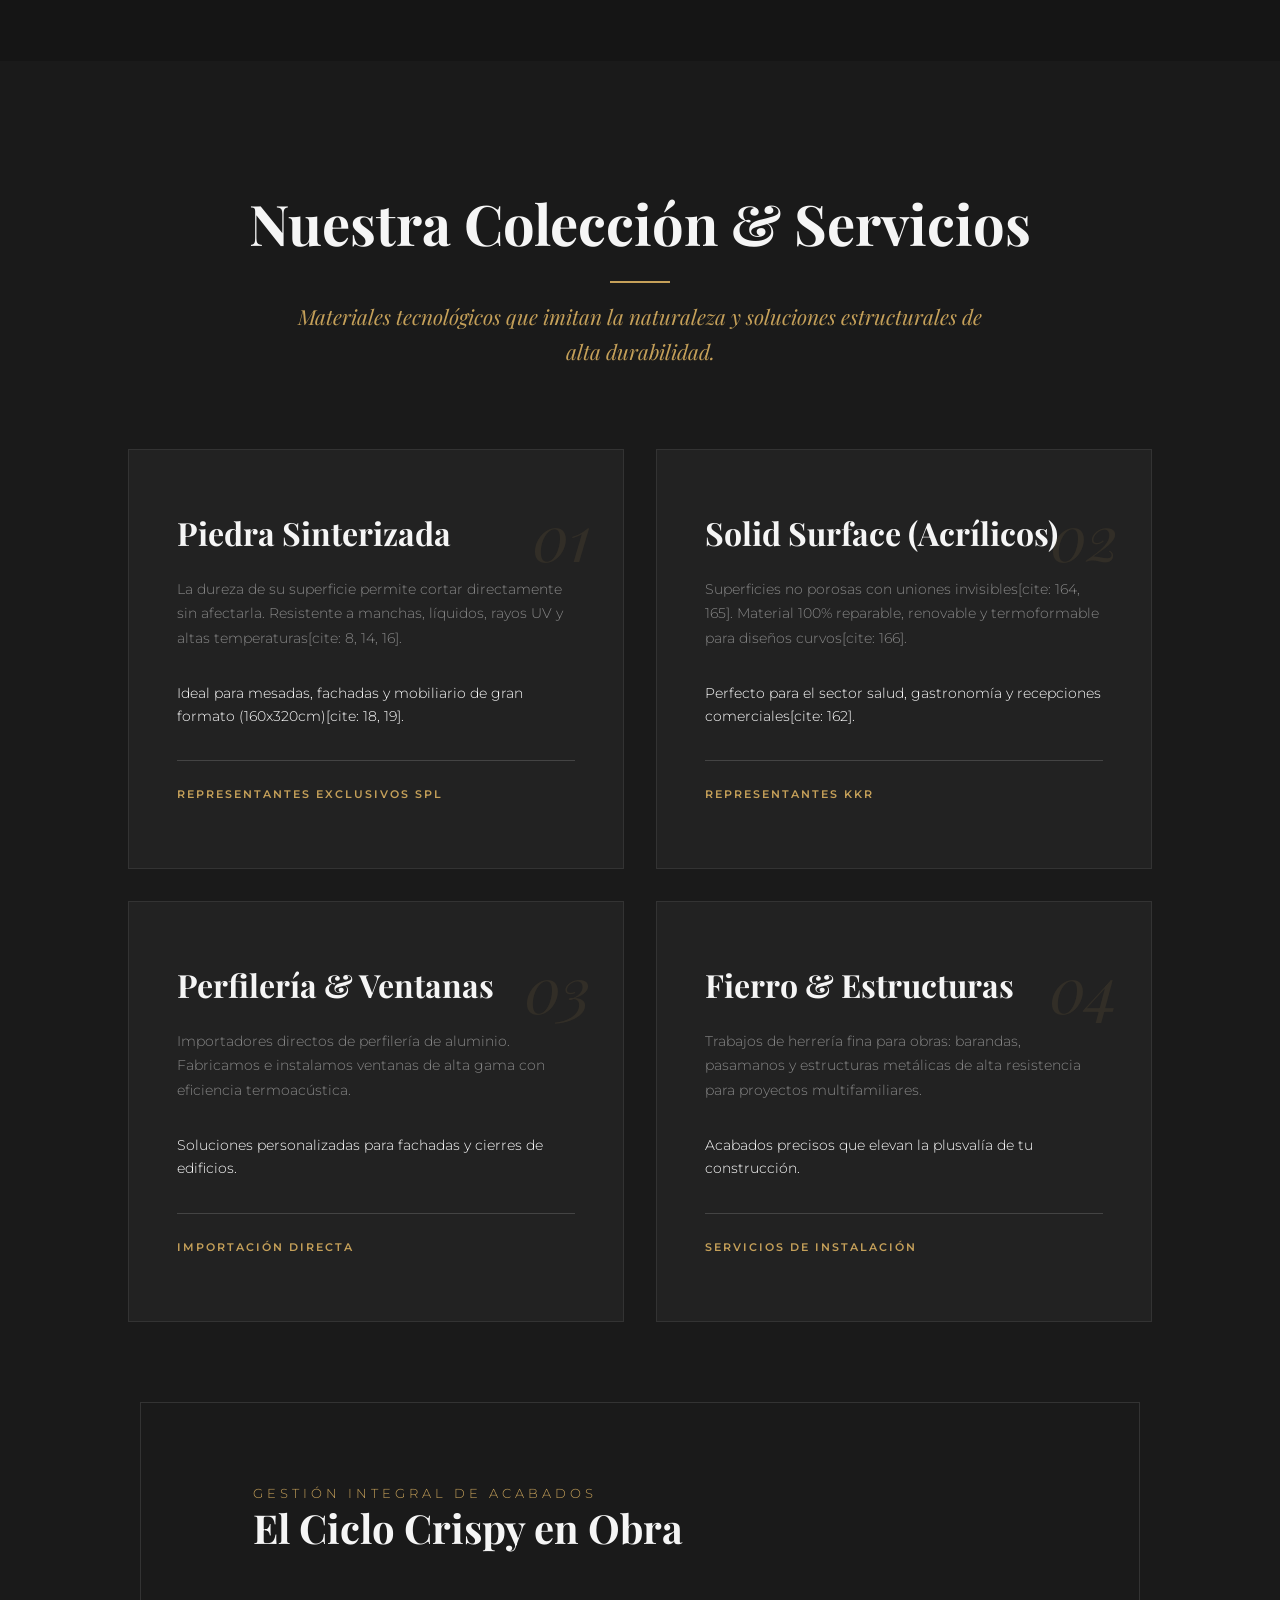
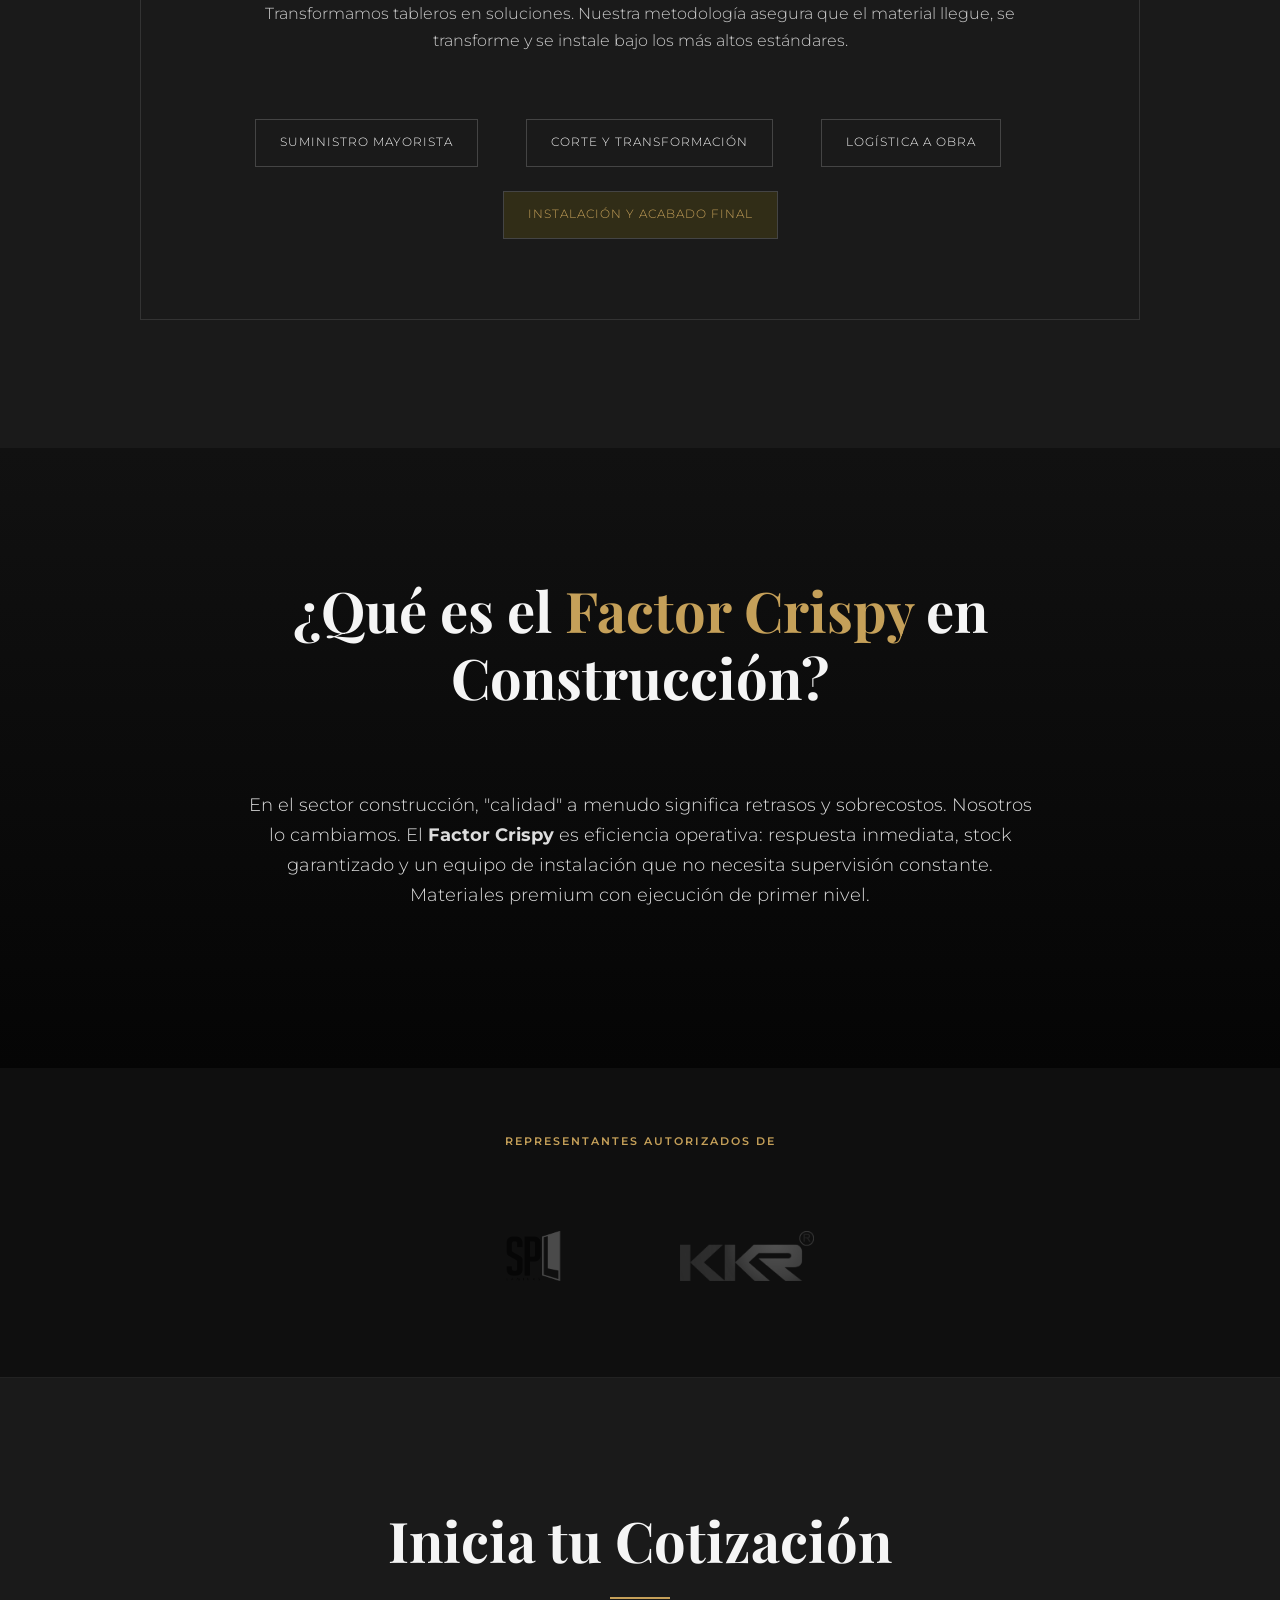
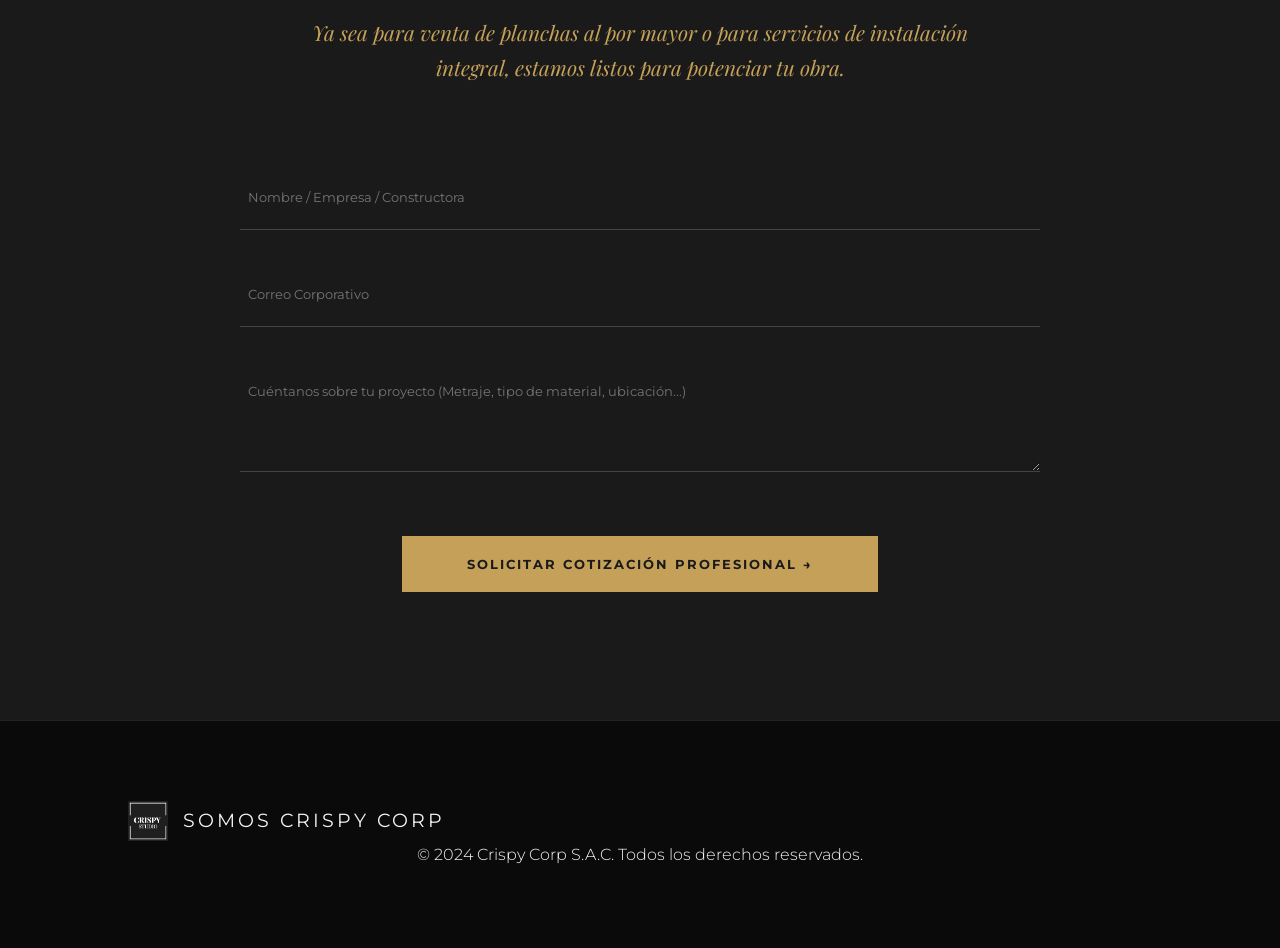
==== commit 55c57871: "Update index.html" ====
--- a/index.html
+++ b/index.html
@@ -48,7 +48,7 @@
     <section id="hero">
         <div class="reveal">
             <h1>Materiales de alta gama para <span>proyectos de impacto.</span></h1>
-            <p>Importadores directos y representantes de marcas líderes como SPL y KKR. No solo vendemos planchas, construimos el resultado final de tu obra.</p>
+            <p>Importadores directos y representantes de marcas líderes como SPL y KKR. No solo vendemos tableros, construimos el resultado final de tu obra.</p>
             <a href="#materiales" class="btn-cta">Ver Soluciones</a>
         </div>
     </section>
@@ -57,7 +57,7 @@
         <div class="section-title reveal">
             <h2>El Valor del Aliado Correcto</h2>
             <div class="line"></div>
-            <p>Una plancha premium solo brilla con una ejecución impecable. En Crispy Studio, cerramos la brecha entre el material y la instalación.</p>
+            <p>Un tablero premium solo brilla con una ejecución impecable. En Crispy Studio, cerramos la brecha entre el material y la instalación.</p>
         </div>
         
         <div class="value-list">
@@ -133,7 +133,7 @@
                         <h3>El Ciclo <span>Crispy</span> en Obra</h3>
                     </div>
                 </div>
-                <p style="margin-bottom: 2rem; color: #ccc;">Transformamos planchas en soluciones. Nuestra metodología asegura que el material llegue, se transforme y se instale bajo los más altos estándares.</p>
+                <p style="margin-bottom: 2rem; color: #ccc;">Transformamos tableros en soluciones. Nuestra metodología asegura que el material llegue, se transforme y se instale bajo los más altos estándares.</p>
                 <div class="loop-steps">
                     <div class="loop-step">Suministro Mayorista</div>
                     <i class="fas fa-arrow-right" style="color: var(--primary);"></i>
@@ -201,24 +201,6 @@
         </div>
     </footer>
 
-    <script>
-        // Seleccionamos los elementos correctos
-        const menuToggle = document.getElementById('mobile-menu');
-        const navMenu = document.getElementById('nav-menu');
-    
-        // Agregamos el evento de clic al botón de hamburguesa
-        menuToggle.addEventListener('click', () => {
-            // Al hacer clic, añadimos o quitamos la clase 'active' al nav
-            navMenu.classList.toggle('active');
-        });
-    
-        // OPCIONAL: Cerrar el menú automáticamente al hacer clic en un enlace
-        // (Muy útil para páginas One-Page como el index)
-        document.querySelectorAll('nav a').forEach(link => {
-            link.addEventListener('click', () => {
-                navMenu.classList.remove('active');
-            });
-        });
-    </script>
+<script src="script.js"></script>
 </body>
 </html>
--- a/style.css
+++ b/style.css
@@ -1,417 +1,586 @@
-<style>
-    /* --- 1. VARIABLES Y RESET --- */
-    :root {
-        --primary: #C5A059;    /* Dorado Bronce / Champaña */
-        --primary-light: #D4AF37;
-        --dark: #1A1A1A;       /* Negro Carbón suave */
-        --darker: #0F0F0F;
-        --light: #F5F5F5;      /* Blanco Humo */
-        --grey-text: #888;
-        --transition: all 0.4s cubic-bezier(0.165, 0.84, 0.44, 1);
-    }
-
-    * {
-        margin: 0;
-        padding: 0;
-        box-sizing: border-box;
-    }
-
-    html { scroll-behavior: smooth; }
-
-    body {
-        font-family: 'Montserrat', sans-serif;
-        background-color: var(--dark);
-        color: var(--light);
-        line-height: 1.7;
-        overflow-x: hidden;
-        font-weight: 300; /* Letra más delgada = más elegante */
-    }
-
-    /* Títulos con Serif para lujo */
-    h1, h2, h3, h4 {
-        font-family: 'Playfair Display', serif;
-        font-weight: 700;
-        line-height: 1.2;
-        color: var(--light);
-    }
-
-    a { text-decoration: none; color: inherit; }
-    ul { list-style: none; }
-
-    /* --- NAVEGACIÓN --- */
-    header {
-        background: rgba(26, 26, 26, 0.98);
-        padding: 1rem 5%;
-        display: flex;
-        justify-content: space-between;
-        align-items: center;
-        position: fixed;
-        width: 100%;
-        top: 0;
-        z-index: 1000;
-        border-bottom: 1px solid #333;
-        backdrop-filter: blur(10px);
-    }
-   
-    .logo-container {
-        display: flex;
-        align-items: center;
-        gap: 15px;
-    }
-   
-    .logo-text {
-        font-family: 'Montserrat', sans-serif;
-        font-weight: 400;
-        font-size: 1.2rem;
-        letter-spacing: 3px;
-        text-transform: uppercase;
-        color: var(--light);
-    }
-   
-    .nav-logo-img {
-        height: 40px;
-        filter: brightness(1.2);
-    }
-
-    nav ul { display: flex; gap: 2.5rem; }
-   
-    nav a {
-        font-family: 'Montserrat', sans-serif;
-        font-weight: 400;
-        font-size: 0.75rem;
-        letter-spacing: 2px;
-        transition: var(--transition);
-        text-transform: uppercase;
-        color: var(--grey-text);
-    }
-
-    nav a:hover { color: var(--primary); }
-
-    .btn-cta {
-        border: 1px solid var(--primary);
-        color: var(--primary);
-        padding: 0.7rem 1.8rem;
-        font-family: 'Montserrat', sans-serif;
-        font-weight: 600;
-        font-size: 0.75rem;
-        text-transform: uppercase;
-        letter-spacing: 2px;
-        transition: var(--transition);
-        display: inline-block;
-        background: transparent;
-    }
-
-    .btn-cta:hover {
-        background: var(--primary);
-        color: var(--dark);
-        box-shadow: 0 10px 20px rgba(197, 160, 89, 0.2);
-    }
-
-    /* --- SECCIONES --- */
-    .section-padding { padding: 8rem 10%; }
-   
-    .section-title {
-        text-align: center;
-        margin-bottom: 5rem;
-    }
-
-    .section-title h2 {
-        font-size: 3.5rem;
-        margin-bottom: 1.5rem;
-    }
-
-    .section-title p {
-        font-family: 'Playfair Display', serif;
-        font-style: italic;
-        color: var(--primary);
-        font-size: 1.3rem;
-        max-width: 700px;
-        margin: 1rem auto 0;
-    }
-
-    .line {
-        width: 60px;
-        height: 2px;
-        background: var(--primary);
-        margin: 0 auto;
-    }
-
-    /* --- HERO SECTION --- */
-    #hero {
-        height: 100vh;
-        display: flex;
-        flex-direction: column;
-        justify-content: center;
-        padding: 0 10%;
-        background: linear-gradient(to right, rgba(15,15,15,0.9) 30%, rgba(15,15,15,0.2)), url('https://images.unsplash.com/photo-1600585154340-be6161a56a0c?auto=format&fit=crop&w=1920&q=80');
-        background-size: cover;
-        background-position: center;
-    }
-
-    #hero h1 {
-        font-size: 5rem;
-        margin-bottom: 2rem;
-        max-width: 900px;
-        font-weight: 700;
-    }
-
-    #hero h1 span {
-        color: var(--primary);
-        display: block;
-        font-style: italic;
-        font-weight: 400;
-    }
-
-    #hero p {
-        font-size: 1.1rem;
-        max-width: 500px;
-        margin-bottom: 3rem;
-        color: #ccc;
-        border-left: 2px solid var(--primary);
-        padding-left: 20px;
-    }
-
-    /* --- BENEFICIOS / VALOR --- */
-    .value-list {
-        display: grid;
-        grid-template-columns: repeat(auto-fit, minmax(300px, 1fr));
-        gap: 3rem;
-    }
-
-    .value-item {
-        text-align: center;
-        padding: 2rem;
-        transition: var(--transition);
-    }
-
-    .value-item i {
-        font-size: 2.5rem;
-        color: var(--primary);
-        margin-bottom: 1.5rem;
-        opacity: 0.8;
-    }
-
-    .value-item h4 {
-        font-size: 1.5rem;
-        margin-bottom: 1rem;
-        font-family: 'Playfair Display', serif;
-    }
-
-    .value-item p {
-        color: var(--grey-text);
-        font-size: 0.95rem;
-        line-height: 1.8;
-    }
-
-    /* --- GRID DE PRODUCTOS (2x2) --- */
-    .services-grid {
-        display: grid;
-        gap: 2rem;
-        grid-template-columns: repeat(2, 1fr);
-        max-width: 1200px;
-        margin: 0 auto;
-    }
-
-    .card {
-        background: #222;
-        padding: 4rem 3rem;
-        border: 1px solid #333;
-        transition: var(--transition);
-        position: relative;
-        overflow: hidden;
-    }
-
-    .card:hover {
-        border-color: var(--primary);
-        background: #282828;
-    }
-
-    .card i {
-        font-size: 2rem;
-        color: var(--primary);
-        margin-bottom: 2rem;
-    }
-
-    .card h3 {
-        font-size: 2rem;
-        margin-bottom: 1.5rem;
-    }
-
-    .card p {
-        color: var(--grey-text);
-        font-size: 0.9rem;
-        margin-bottom: 2rem;
-    }
-
-    .card-number {
-        position: absolute;
-        top: 2rem;
-        right: 2rem;
-        font-family: 'Playfair Display', serif;
-        font-style: italic;
-        color: rgba(197, 160, 89, 0.1);
-        font-size: 4rem;
-    }
-
-    .brand-tag {
-        font-family: 'Montserrat', sans-serif;
-        font-size: 0.7rem;
-        letter-spacing: 2px;
-        color: var(--primary);
-        font-weight: 600;
-        text-transform: uppercase;
-        border-top: 1px solid #444;
-        padding-top: 1.5rem;
-        margin-top: auto;
-    }
-
-    /* --- IMPLEMENTACIÓN LOOP --- */
-    .implementation-card {
-        background: #1a1a1a;
-        border: 1px solid #333;
-        padding: 5rem;
-        text-align: center;
-        max-width: 1000px;
-        margin: 5rem auto 0;
-    }
-
-    .loop-title h3 {
-        font-size: 2.5rem;
-        margin-bottom: 1rem;
-    }
-
-    .loop-subtitle {
-        text-transform: uppercase;
-        letter-spacing: 4px;
-        font-size: 0.8rem;
-        color: var(--primary);
-        margin-bottom: 1rem;
-        display: block;
-    }
-
-    .loop-steps {
-        display: flex;
-        justify-content: center;
-        align-items: center;
-        gap: 1.5rem;
-        margin-top: 4rem;
-    }
-
-    .loop-step {
-        font-size: 0.75rem;
-        text-transform: uppercase;
-        letter-spacing: 1px;
-        color: var(--light);
-        border: 1px solid #444;
-        padding: 0.8rem 1.5rem;
-    }
-
-    /* --- CONTACTO --- */
-
-    .contact-form {
-        max-width: 800px; /* Evita que el formulario sea demasiado ancho */
-        margin: 0 auto;   /* Lo centra horizontalmente */
-        display: flex;
-        flex-direction: column;
-        gap: 1rem;        /* Espacio uniforme entre campos */
-    }
-
-    .contact-form input,
-    .contact-form textarea {
-        width: 100%;      /* Asegura que ocupen el ancho del contenedor */
-        display: block;
-    }
-
-    .contact-form button.submit {
-        align-self: center; /* Centra solo el botón */
-        padding: 1.2rem 4rem; /* Botón más estilizado */
-        width: auto;        /* Que no ocupe todo el ancho si no quieres */
-    }
-    input, textarea {
-        background: transparent;
-        border: none;
-        border-bottom: 1px solid #444;
-        padding: 1.5rem 0.5rem;
-        color: white;
-        font-family: 'Montserrat', sans-serif;
-        margin-bottom: 1rem;
-        transition: var(--transition);
-        border-radius: 0;
-    }
-
-    input:focus, textarea:focus {
-        outline: none;
-        border-bottom-color: var(--primary);
-    }
-
-    button.submit {
-        margin-top: 2rem;
-        background: var(--primary);
-        border: 1px solid var(--primary);
-        padding: 1.2rem;
-        color: var(--dark);
-        font-weight: 700;
-        letter-spacing: 2px;
-        cursor: pointer;
-        transition: var(--transition);
-    }
-
-    button.submit:hover {
-        background: transparent;
-        color: var(--primary);
-    }
-
-    /* --- FOOTER --- */
-    footer {
-        padding: 5rem 10%;
-        background: #0a0a0a;
-        border-top: 1px solid #222;
-        text-align: center;
-    }
-
-    /* --- ANIMACIONES REVEAL --- */
-    .reveal {
-        opacity: 0;
-        transform: translateY(40px);
-        transition: all 1s cubic-bezier(0.165, 0.84, 0.44, 1);
-    }
-
-    .reveal.active {
-        opacity: 1;
-        transform: translateY(0);
-    }
-
-    /* --- RESPONSIVE --- */
-/* --- RESPONSIVE (CELULARES Y TABLETS) --- */
+/* --- 1. VARIABLES Y RESET --- */
+:root {
+    --primary: #C5A059;
+    --primary-light: #D4AF37;
+    --dark: #1A1A1A;
+    --darker: #0F0F0F;
+    --light: #F5F5F5;
+    --grey-text: #888;
+    --transition: all 0.4s cubic-bezier(0.165, 0.84, 0.44, 1);
+    --header-height: 72px;
+}
+
+* {
+    margin: 0;
+    padding: 0;
+    box-sizing: border-box;
+}
+
+html { scroll-behavior: smooth; }
+
+body {
+    font-family: 'Montserrat', sans-serif;
+    background-color: var(--dark);
+    color: var(--light);
+    line-height: 1.7;
+    overflow-x: hidden;
+    font-weight: 300;
+}
+
+h1, h2, h3, h4 {
+    font-family: 'Playfair Display', serif;
+    font-weight: 700;
+    line-height: 1.2;
+    color: var(--light);
+}
+
+a { text-decoration: none; color: inherit; }
+ul { list-style: none; }
+
+/* --- NAVEGACIÓN --- */
+header {
+    background: rgba(26, 26, 26, 0.98);
+    padding: 1rem 5%;
+    display: flex;
+    justify-content: space-between;
+    align-items: center;
+    position: fixed;
+    width: 100%;
+    top: 0;
+    z-index: 1000;
+    border-bottom: 1px solid #333;
+    backdrop-filter: blur(10px);
+    height: var(--header-height);
+}
+
+.logo-container {
+    display: flex;
+    align-items: center;
+    gap: 15px;
+}
+
+.logo-text {
+    font-family: 'Montserrat', sans-serif;
+    font-weight: 400;
+    font-size: 1.2rem;
+    letter-spacing: 3px;
+    text-transform: uppercase;
+    color: var(--light);
+}
+
+.nav-logo-img {
+    height: 40px;
+    filter: brightness(1.2);
+}
+
+nav ul { display: flex; gap: 2.5rem; }
+
+nav a {
+    font-family: 'Montserrat', sans-serif;
+    font-weight: 400;
+    font-size: 0.75rem;
+    letter-spacing: 2px;
+    transition: var(--transition);
+    text-transform: uppercase;
+    color: var(--grey-text);
+}
+
+nav a:hover, nav a.active { color: var(--primary); }
+
+/* Hamburger button — hidden on desktop */
+.menu-toggle {
+    display: none;
+    flex-direction: column;
+    justify-content: space-between;
+    width: 28px;
+    height: 20px;
+    cursor: pointer;
+    z-index: 1100;
+    background: none;
+    border: none;
+    padding: 0;
+}
+
+.menu-toggle span {
+    display: block;
+    width: 100%;
+    height: 2px;
+    background: var(--light);
+    border-radius: 2px;
+    transition: var(--transition);
+}
+
+/* Animate hamburger to X when active */
+.menu-toggle.is-active span:nth-child(1) {
+    transform: translateY(9px) rotate(45deg);
+}
+.menu-toggle.is-active span:nth-child(2) {
+    opacity: 0;
+}
+.menu-toggle.is-active span:nth-child(3) {
+    transform: translateY(-9px) rotate(-45deg);
+}
+
+.btn-cta {
+    border: 1px solid var(--primary);
+    color: var(--primary);
+    padding: 0.7rem 1.8rem;
+    font-family: 'Montserrat', sans-serif;
+    font-weight: 600;
+    font-size: 0.75rem;
+    text-transform: uppercase;
+    letter-spacing: 2px;
+    transition: var(--transition);
+    display: inline-block;
+    background: transparent;
+    white-space: nowrap;
+}
+
+.btn-cta:hover {
+    background: var(--primary);
+    color: var(--dark);
+    box-shadow: 0 10px 20px rgba(197, 160, 89, 0.2);
+}
+
+/* --- SECCIONES --- */
+.section-padding { padding: 8rem 10%; }
+
+.section-title {
+    text-align: center;
+    margin-bottom: 5rem;
+}
+
+.section-title h2 {
+    font-size: 3.5rem;
+    margin-bottom: 1.5rem;
+}
+
+.section-title p {
+    font-family: 'Playfair Display', serif;
+    font-style: italic;
+    color: var(--primary);
+    font-size: 1.3rem;
+    max-width: 700px;
+    margin: 1rem auto 0;
+}
+
+.line {
+    width: 60px;
+    height: 2px;
+    background: var(--primary);
+    margin: 0 auto;
+}
+
+/* --- HERO (index) --- */
+#hero {
+    min-height: 100vh;
+    display: flex;
+    flex-direction: column;
+    justify-content: center;
+    padding: calc(var(--header-height) + 4rem) 10% 4rem;
+    background: linear-gradient(to right, rgba(15,15,15,0.9) 30%, rgba(15,15,15,0.2)),
+                url('https://images.unsplash.com/photo-1600585154340-be6161a56a0c?auto=format&fit=crop&w=1920&q=80');
+    background-size: cover;
+    background-position: center;
+}
+
+#hero h1 {
+    font-size: 5rem;
+    margin-bottom: 2rem;
+    max-width: 900px;
+    font-weight: 700;
+}
+
+#hero h1 span {
+    color: var(--primary);
+    display: block;
+    font-style: italic;
+    font-weight: 400;
+}
+
+#hero p {
+    font-size: 1.1rem;
+    max-width: 500px;
+    margin-bottom: 3rem;
+    color: #ccc;
+    border-left: 2px solid var(--primary);
+    padding-left: 20px;
+}
+
+/* --- HERO CATÁLOGO --- */
+#hero-catalog {
+    padding: calc(var(--header-height) + 5rem) 5% 5rem;
+    text-align: center;
+    background: var(--darker);
+    border-bottom: 1px solid #333;
+}
+
+#hero-catalog h1 { font-size: 4rem; margin-bottom: 1rem; }
+#hero-catalog h1 span { color: var(--primary); font-style: italic; }
+#hero-catalog p { color: var(--grey-text); max-width: 600px; margin: 0 auto; }
+
+/* --- BENEFICIOS / VALOR --- */
+.value-list {
+    display: grid;
+    grid-template-columns: repeat(auto-fit, minmax(300px, 1fr));
+    gap: 3rem;
+}
+
+.value-item {
+    text-align: center;
+    padding: 2rem;
+    transition: var(--transition);
+}
+
+.value-item i {
+    font-size: 2.5rem;
+    color: var(--primary);
+    margin-bottom: 1.5rem;
+    opacity: 0.8;
+}
+
+.value-item h4 {
+    font-size: 1.5rem;
+    margin-bottom: 1rem;
+    font-family: 'Playfair Display', serif;
+}
+
+.value-item p {
+    color: var(--grey-text);
+    font-size: 0.95rem;
+    line-height: 1.8;
+}
+
+/* --- GRID DE PRODUCTOS (2x2) --- */
+.services-grid {
+    display: grid;
+    gap: 2rem;
+    grid-template-columns: repeat(2, 1fr);
+    max-width: 1200px;
+    margin: 0 auto;
+}
+
+.card {
+    background: #222;
+    padding: 4rem 3rem;
+    border: 1px solid #333;
+    transition: var(--transition);
+    position: relative;
+    overflow: hidden;
+}
+
+.card:hover {
+    border-color: var(--primary);
+    background: #282828;
+}
+
+.card i {
+    font-size: 2rem;
+    color: var(--primary);
+    margin-bottom: 2rem;
+}
+
+.card h3 {
+    font-size: 2rem;
+    margin-bottom: 1.5rem;
+}
+
+.card p {
+    color: var(--grey-text);
+    font-size: 0.9rem;
+    margin-bottom: 2rem;
+}
+
+.card-number {
+    position: absolute;
+    top: 2rem;
+    right: 2rem;
+    font-family: 'Playfair Display', serif;
+    font-style: italic;
+    color: rgba(197, 160, 89, 0.1);
+    font-size: 4rem;
+}
+
+.brand-tag {
+    font-family: 'Montserrat', sans-serif;
+    font-size: 0.7rem;
+    letter-spacing: 2px;
+    color: var(--primary);
+    font-weight: 600;
+    text-transform: uppercase;
+    border-top: 1px solid #444;
+    padding-top: 1.5rem;
+    margin-top: auto;
+    display: block;
+}
+
+/* --- IMPLEMENTACIÓN LOOP --- */
+.implementation-loop-container { width: 100%; }
+
+.implementation-card {
+    background: #1a1a1a;
+    border: 1px solid #333;
+    padding: 5rem;
+    text-align: center;
+    max-width: 1000px;
+    margin: 5rem auto 0;
+}
+
+.loop-title h3 {
+    font-size: 2.5rem;
+    margin-bottom: 1rem;
+}
+
+.loop-subtitle {
+    text-transform: uppercase;
+    letter-spacing: 4px;
+    font-size: 0.8rem;
+}
+
+.loop-header {
+    display: flex;
+    align-items: center;
+    gap: 2rem;
+    margin-bottom: 2rem;
+    text-align: left;
+}
+
+.loop-icon {
+    font-size: 3rem !important;
+    color: var(--primary);
+    opacity: 0.5;
+}
+
+.loop-steps {
+    display: flex;
+    flex-wrap: wrap;
+    justify-content: center;
+    align-items: center;
+    gap: 1.5rem;
+    margin-top: 4rem;
+}
+
+.loop-step {
+    font-size: 0.75rem;
+    text-transform: uppercase;
+    letter-spacing: 1px;
+    color: var(--light);
+    border: 1px solid #444;
+    padding: 0.8rem 1.5rem;
+}
+
+/* --- CATÁLOGO DE PRODUCTOS --- */
+.catalog-container { padding: 5rem 5%; max-width: 1400px; margin: 0 auto; }
+
+.product-row {
+    display: flex;
+    align-items: center;
+    gap: 5rem;
+    margin-bottom: 8rem;
+}
+
+.product-row:nth-child(even) { flex-direction: row-reverse; }
+
+.product-images {
+    flex: 1;
+    display: grid;
+    gap: 12px;
+    align-self: stretch;
+}
+
+/* 2-image layout: stacked vertically, each image same height */
+.product-images.img-count-2 {
+    grid-template-columns: 1fr;
+    grid-template-rows: repeat(2, 230px);
+}
+
+/* 3-image layout: first image spans full width, two equal ones below */
+.product-images.img-count-3 {
+    grid-template-columns: repeat(2, 1fr);
+    grid-template-rows: 290px 170px;
+}
+
+.product-images.img-count-3 img:first-child {
+    grid-column: 1 / -1;
+}
+
+.product-images img {
+    width: 100%;
+    height: 100%;
+    object-fit: cover;
+    border-radius: 4px;
+    transition: var(--transition);
+    box-shadow: 0 10px 30px rgba(0,0,0,0.5);
+    display: block;
+}
+
+.product-images img:hover { transform: scale(1.02); }
+
+.product-info { flex: 1; }
+.product-info h2 { font-size: 2.5rem; margin-bottom: 1rem; color: var(--primary); }
+.product-info .subtitle {
+    font-family: 'Montserrat', sans-serif;
+    font-size: 0.9rem;
+    text-transform: uppercase;
+    letter-spacing: 3px;
+    color: var(--grey-text);
+    margin-bottom: 2rem;
+    display: block;
+}
+.product-info p { margin-bottom: 1.5rem; color: #ccc; }
+
+.specs-list { margin-top: 2rem; border-top: 1px solid #333; padding-top: 2rem; }
+.specs-list li { margin-bottom: 1rem; display: flex; gap: 10px; align-items: flex-start; }
+.specs-list i { color: var(--primary); margin-top: 5px; font-size: 0.9rem; flex-shrink: 0; }
+.specs-list strong { color: var(--light); font-weight: 600; }
+
+/* --- CONTACTO --- */
+.contact-form {
+    max-width: 800px;
+    margin: 0 auto;
+    display: flex;
+    flex-direction: column;
+    gap: 1rem;
+}
+
+.contact-form input,
+.contact-form textarea {
+    width: 100%;
+    display: block;
+}
+
+.contact-form button.submit {
+    align-self: center;
+    padding: 1.2rem 4rem;
+    width: auto;
+}
+
+input, textarea {
+    background: transparent;
+    border: none;
+    border-bottom: 1px solid #444;
+    padding: 1.5rem 0.5rem;
+    color: white;
+    font-family: 'Montserrat', sans-serif;
+    margin-bottom: 1rem;
+    transition: var(--transition);
+    border-radius: 0;
+    width: 100%;
+}
+
+input:focus, textarea:focus {
+    outline: none;
+    border-bottom-color: var(--primary);
+}
+
+button.submit {
+    margin-top: 2rem;
+    background: var(--primary);
+    border: 1px solid var(--primary);
+    padding: 1.2rem;
+    color: var(--dark);
+    font-weight: 700;
+    letter-spacing: 2px;
+    cursor: pointer;
+    transition: var(--transition);
+    font-family: 'Montserrat', sans-serif;
+    font-size: 0.8rem;
+}
+
+button.submit:hover {
+    background: transparent;
+    color: var(--primary);
+}
+
+/* --- LOGOS DE MARCAS --- */
+.brands-container {
+    display: flex;
+    flex-wrap: wrap;
+    justify-content: center;
+    align-items: center;
+    gap: 4rem;
+    padding: 2rem 0;
+    margin-top: 3rem;
+}
+
+.brand-logo-item {
+    height: 50px;
+    width: 150px;
+    display: flex;
+    justify-content: center;
+    align-items: center;
+    filter: grayscale(100%) opacity(0.6);
+    transition: var(--transition);
+}
+
+.brand-logo-item:hover {
+    filter: grayscale(0%) opacity(1);
+}
+
+.brand-logo-item img {
+    max-height: 100%;
+    max-width: 100%;
+    object-fit: contain;
+}
+
+/* --- FOOTER --- */
+footer {
+    padding: 5rem 10%;
+    background: #0a0a0a;
+    border-top: 1px solid #222;
+    text-align: center;
+}
+
+/* --- ANIMACIONES REVEAL --- */
+.reveal {
+    opacity: 0;
+    transform: translateY(40px);
+    transition: all 1s cubic-bezier(0.165, 0.84, 0.44, 1);
+}
+
+.reveal.active {
+    opacity: 1;
+    transform: translateY(0);
+}
+
+.delay-100 { transition-delay: 0.1s; }
+.delay-200 { transition-delay: 0.2s; }
+.delay-300 { transition-delay: 0.3s; }
+.delay-400 { transition-delay: 0.4s; }
+.delay-500 { transition-delay: 0.5s; }
+
+/* =====================================================
+   RESPONSIVE
+   ===================================================== */
+
+/* Tablet & below */
 @media (max-width: 1024px) {
-    /* 1. Mostramos el botón de hamburguesa */
+    /* Show hamburger */
     .menu-toggle {
         display: flex;
-        z-index: 1100; /* Asegura que esté sobre el menú desplegado */
-    }
-
-    /* 2. Ocultamos el botón CTA en el header móvil para limpiar espacio */
-    .btn-cta { display: none; } 
-
-    /* 3. Configuramos el menú desplegable (oculto por defecto) */
+    }
+
+    /* Hide CTA button in header to save space */
+    header > .btn-cta {
+        display: none;
+    }
+
+    /* Nav becomes fullscreen dropdown */
     nav {
-        display: none; /* Se oculta completamente */
+        display: none;
         position: absolute;
-        top: 100%; /* Aparece justo debajo del header */
+        top: var(--header-height);
         left: 0;
         width: 100%;
-        background: rgba(0, 0, 0, 0.95);
-        padding: 40px 0;
+        background: rgba(10, 10, 10, 0.98);
+        padding: 2.5rem 0;
         text-align: center;
-        border-bottom: 2px solid var(--accent-color); /* Línea dorada decorativa */
-        opacity: 0;
-        transition: opacity 0.3s ease;
-    }
-
-    /* 4. Clase que activa el JS para mostrar el menú */
+        border-bottom: 1px solid var(--primary);
+        backdrop-filter: blur(10px);
+    }
+
     nav.active {
         display: block;
-        opacity: 1;
     }
 
     nav ul {
@@ -420,158 +589,100 @@
     }
 
     nav a {
-        font-size: 1.2rem; /* Texto más grande para tocar con el dedo */
-    }
-
-    /* 5. SOLUCIÓN AL TEXTO TAPADO: Empujamos el contenido hacia abajo */
-    #hero, #hero-catalog, .main-content {
-        padding-top: 130px !important; /* Ajusta este valor si la barra es más alta */
-    }
-}
-   
-    /* --- SECCIÓN DE LOGOS DE MARCAS --- */
-    .brands-container {
-        display: flex;
-        flex-wrap: wrap;
-        justify-content: center;
-        align-items: center;
-        gap: 4rem; /* Espacio entre logos */
-        padding: 2rem 0;
-        margin-top: 3rem;
-    }
-
-    .brand-logo-item {
-        height: 50px; /* Altura fija para todos */
-        width: 150px;  /* Ancho máximo para mantener orden */
-        display: flex;
-        justify-content: center;
-        align-items: center;
-        filter: grayscale(100%) opacity(0.6); /* Los hace ver elegantes y uniformes */
-        transition: var(--transition);
-    }
-
-    .brand-logo-item:hover {
-        filter: grayscale(0%) opacity(1); /* Cobran color al pasar el mouse */
-    }
-
-    .brand-logo-item img {
-        max-height: 100%;
-        max-width: 100%;
-        object-fit: contain; /* Evita que se estiren o deformen */
-    }
-
-        /* --- VARIABLES Y RESET (Heredados del Index) --- */
-        :root {
-            --primary: #C5A059;
-            --dark: #1A1A1A;
-            --darker: #0F0F0F;
-            --light: #F5F5F5;
-            --grey-text: #888;
-            --transition: all 0.4s ease;
-        }
-
-        * { margin: 0; padding: 0; box-sizing: border-box; }
-        html { scroll-behavior: smooth; }
-
-        body {
-            font-family: 'Montserrat', sans-serif;
-            background-color: var(--dark);
-            color: var(--light);
-            line-height: 1.7;
-            font-weight: 300;
-        }
-
-        h1, h2, h3, h4 { font-family: 'Playfair Display', serif; font-weight: 700; line-height: 1.2; color: var(--light); }
-        a { text-decoration: none; color: inherit; }
-        ul { list-style: none; }
-
-        /* --- NAVEGACIÓN --- */
-        header {
-            background: rgba(26, 26, 26, 0.98);
-            padding: 1rem 5%;
-            display: flex;
-            justify-content: space-between;
-            align-items: center;
-            position: fixed;
-            width: 100%;
-            top: 0;
-            z-index: 1000;
-            border-bottom: 1px solid #333;
-            backdrop-filter: blur(10px);
-        }
-       
-        .logo-container { display: flex; align-items: center; gap: 15px; }
-        .logo-text { font-family: 'Montserrat', sans-serif; font-weight: 400; font-size: 1.2rem; letter-spacing: 3px; text-transform: uppercase; }
-        nav ul { display: flex; gap: 2.5rem; }
-        nav a { font-size: 0.75rem; letter-spacing: 2px; text-transform: uppercase; color: var(--grey-text); transition: var(--transition); }
-        nav a:hover, nav a.active { color: var(--primary); }
-       
-        .btn-cta {
-            border: 1px solid var(--primary); color: var(--primary); padding: 0.7rem 1.8rem;
-            font-weight: 600; font-size: 0.75rem; text-transform: uppercase; letter-spacing: 2px; transition: var(--transition);
-        }
-        .btn-cta:hover { background: var(--primary); color: var(--dark); }
-
-        /* --- HERO CATÁLOGO --- */
-        #hero-catalog {
-            padding: 12rem 5% 5rem;
-            text-align: center;
-            background: var(--darker);
-            border-bottom: 1px solid #333;
-        }
-        #hero-catalog h1 { font-size: 4rem; margin-bottom: 1rem; }
-        #hero-catalog h1 span { color: var(--primary); font-style: italic; }
-        #hero-catalog p { color: var(--grey-text); max-width: 600px; margin: 0 auto; }
-
-        /* --- CATÁLOGO DE PRODUCTOS --- */
-        .catalog-container { padding: 5rem 5%; max-width: 1400px; margin: 0 auto; }
-       
-        .product-row {
-            display: flex;
-            align-items: center;
-            gap: 5rem;
-            margin-bottom: 8rem;
-        }
-       
-        /* Alternar orden para estilo revista */
-        .product-row:nth-child(even) { flex-direction: row-reverse; }
-
-        .product-images {
-            flex: 1;
-            display: grid;
-            gap: 15px;
-            grid-template-columns: repeat(auto-fit, minmax(200px, 1fr));
-        }
-
-        .product-images img {
-            width: 100%;
-            height: 100%;
-            object-fit: cover;
-            border-radius: 4px;
-            transition: var(--transition);
-            box-shadow: 0 10px 30px rgba(0,0,0,0.5);
-            max-height: 450px;
-        }
-
-        .product-images img:hover { transform: scale(1.02); border-color: var(--primary); }
-
-        .product-info { flex: 1; }
-        .product-info h2 { font-size: 2.5rem; margin-bottom: 1rem; color: var(--primary); }
-        .product-info .subtitle { font-family: 'Montserrat', sans-serif; font-size: 0.9rem; text-transform: uppercase; letter-spacing: 3px; color: var(--grey-text); margin-bottom: 2rem; display: block; }
-        .product-info p { margin-bottom: 1.5rem; color: #ccc; }
-       
-        .specs-list { margin-top: 2rem; border-top: 1px solid #333; padding-top: 2rem; }
-        .specs-list li { margin-bottom: 1rem; display: flex; gap: 10px; align-items: flex-start; }
-        .specs-list i { color: var(--primary); margin-top: 5px; font-size: 0.9rem; }
-        .specs-list strong { color: var(--light); font-weight: 600; }
-
-        /* --- RESPONSIVE --- */
-        @media (max-width: 992px) {
-            .product-row, .product-row:nth-child(even) { flex-direction: column; gap: 3rem; margin-bottom: 5rem; }
-            .product-images img { max-height: 350px; }
-            #hero-catalog h1 { font-size: 3rem; }
-            nav { display: none; } /* En móvil sugeriría un menú hamburguesa luego */
-        }
-       
-        footer { padding: 3rem 5%; background: #0a0a0a; border-top: 1px solid #222; text-align: center; margin-top: 4rem; }
-    </style>
+        font-size: 1rem;
+    }
+
+    /* Two-column grid → one column */
+    .services-grid {
+        grid-template-columns: 1fr;
+    }
+
+    .section-title h2 {
+        font-size: 2.5rem;
+    }
+
+    .implementation-card {
+        padding: 3rem 2rem;
+    }
+
+    .loop-header {
+        flex-direction: column;
+        text-align: center;
+    }
+
+    .loop-steps {
+        flex-direction: column;
+        gap: 1rem;
+    }
+
+    .loop-steps .fa-arrow-right {
+        transform: rotate(90deg);
+    }
+}
+
+/* Mobile */
+@media (max-width: 768px) {
+    #hero h1 {
+        font-size: 2.8rem;
+    }
+
+    #hero-catalog h1 {
+        font-size: 2.4rem;
+    }
+
+    .section-padding {
+        padding: 5rem 6%;
+    }
+
+    .section-title h2 {
+        font-size: 2rem;
+    }
+
+    .section-title p {
+        font-size: 1rem;
+    }
+
+    /* Catalog rows stack vertically */
+    .product-row,
+    .product-row:nth-child(even) {
+        flex-direction: column;
+        gap: 2.5rem;
+        margin-bottom: 5rem;
+    }
+
+    .product-images.img-count-2 {
+        grid-template-rows: repeat(2, 200px);
+    }
+
+    .product-images.img-count-3 {
+        grid-template-rows: 220px 140px;
+    }
+
+    .product-info h2 {
+        font-size: 2rem;
+    }
+
+    .card {
+        padding: 3rem 2rem;
+    }
+
+    .card h3 {
+        font-size: 1.6rem;
+    }
+
+    footer {
+        padding: 3rem 6%;
+    }
+}
+
+/* Small phones */
+@media (max-width: 480px) {
+    #hero h1 {
+        font-size: 2.2rem;
+    }
+
+    .logo-text {
+        font-size: 1rem;
+        letter-spacing: 2px;
+    }
+}
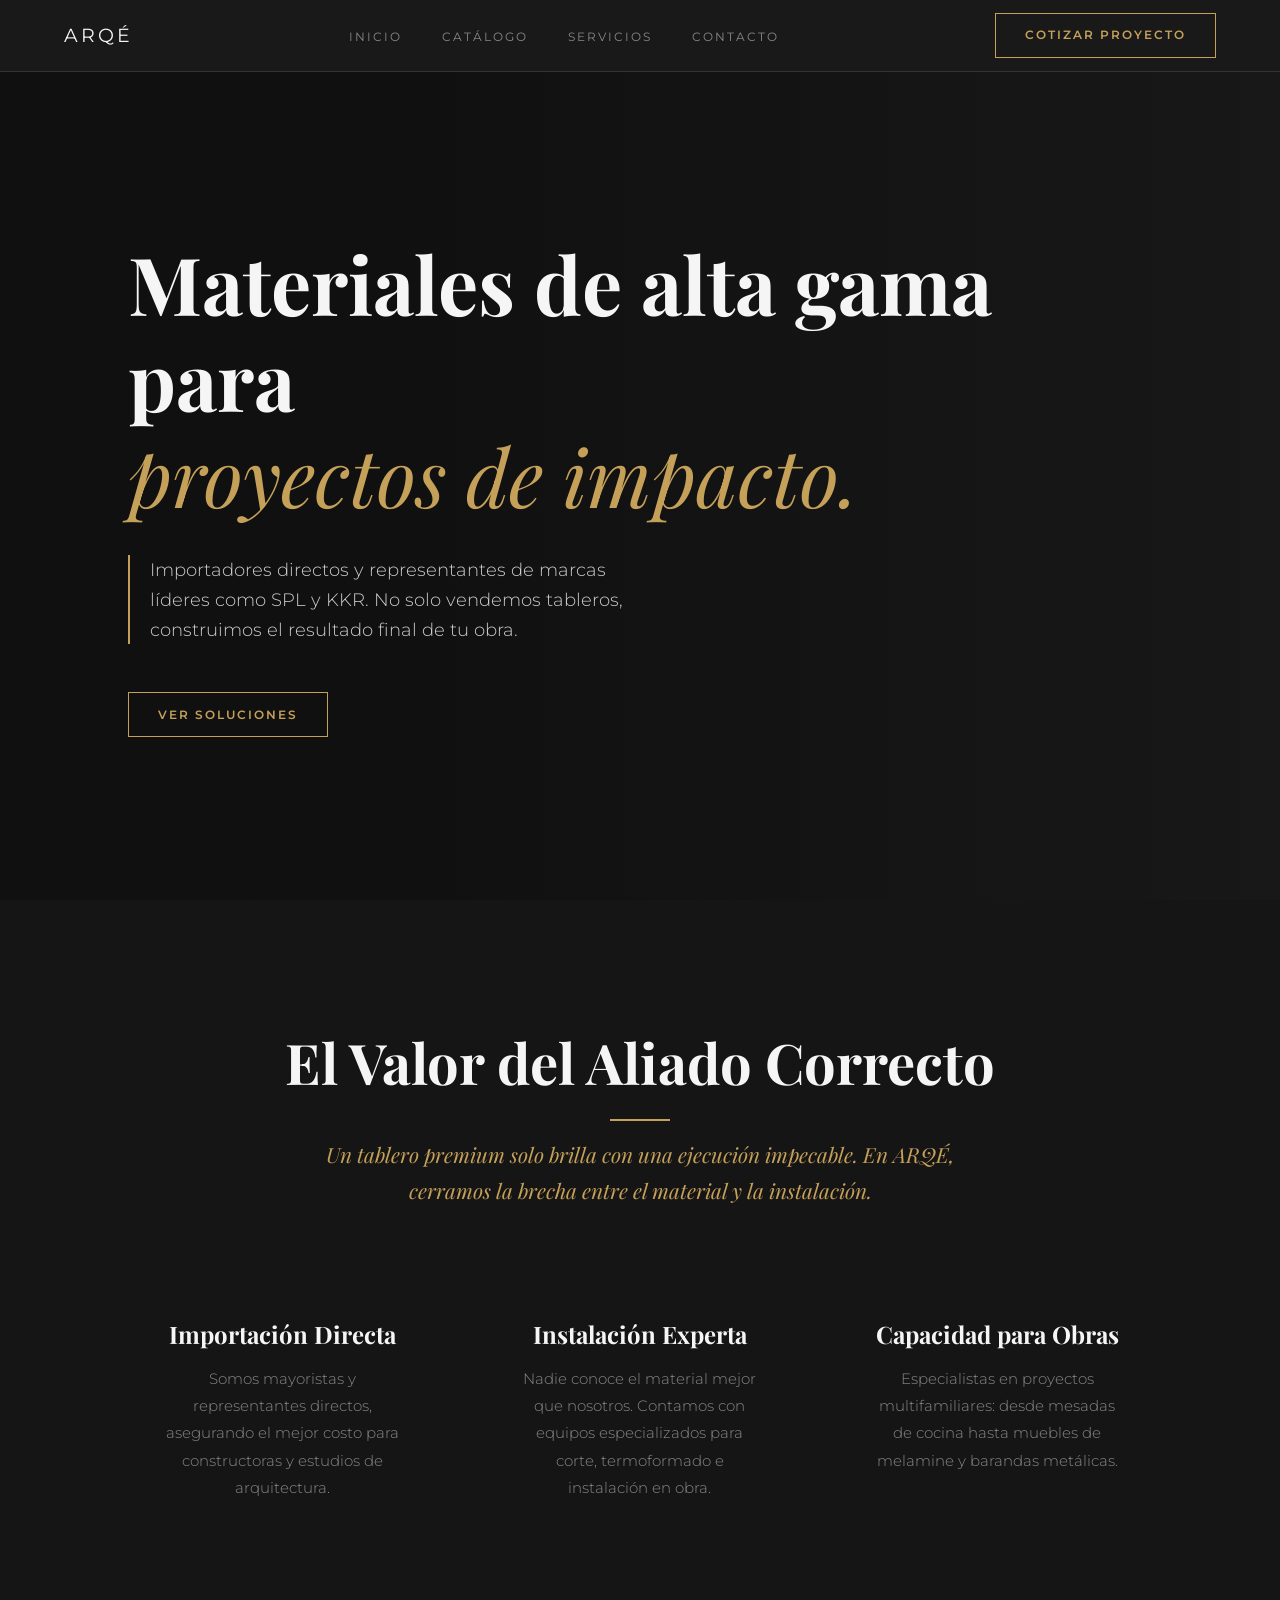
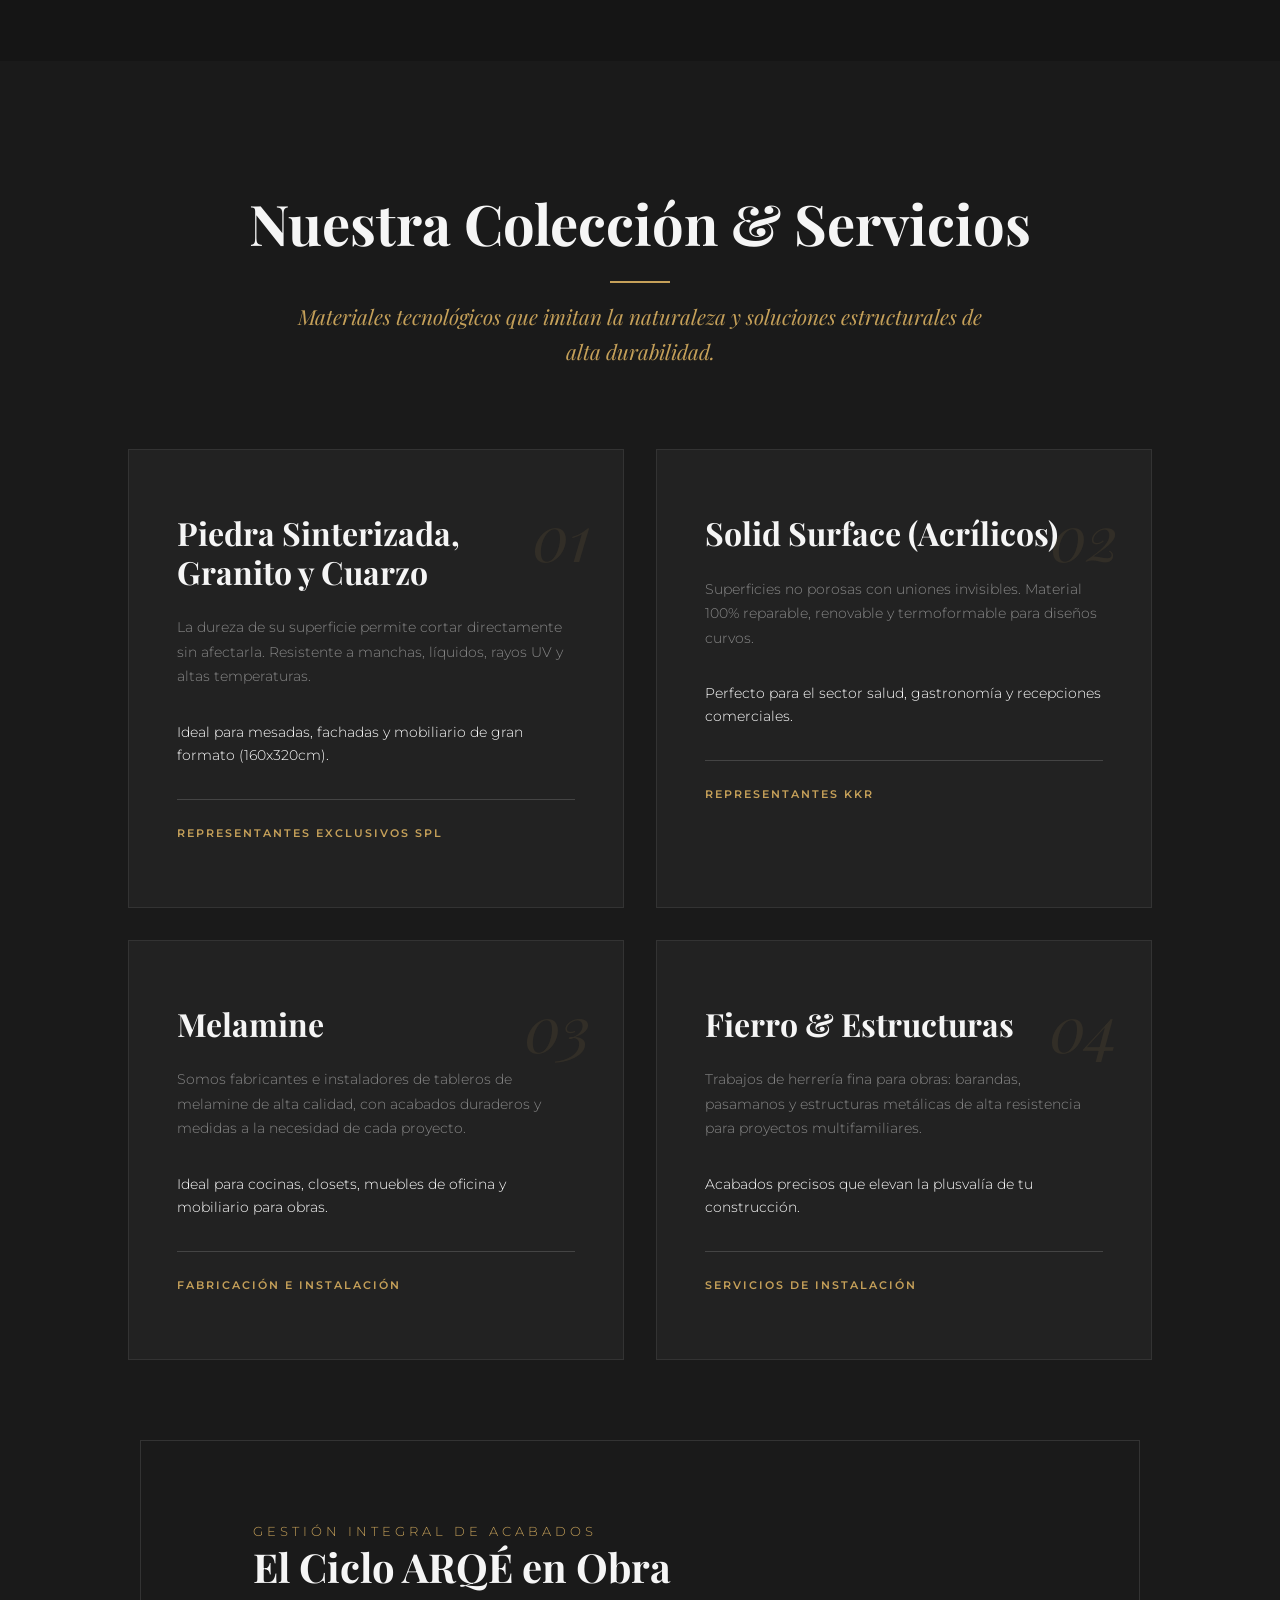
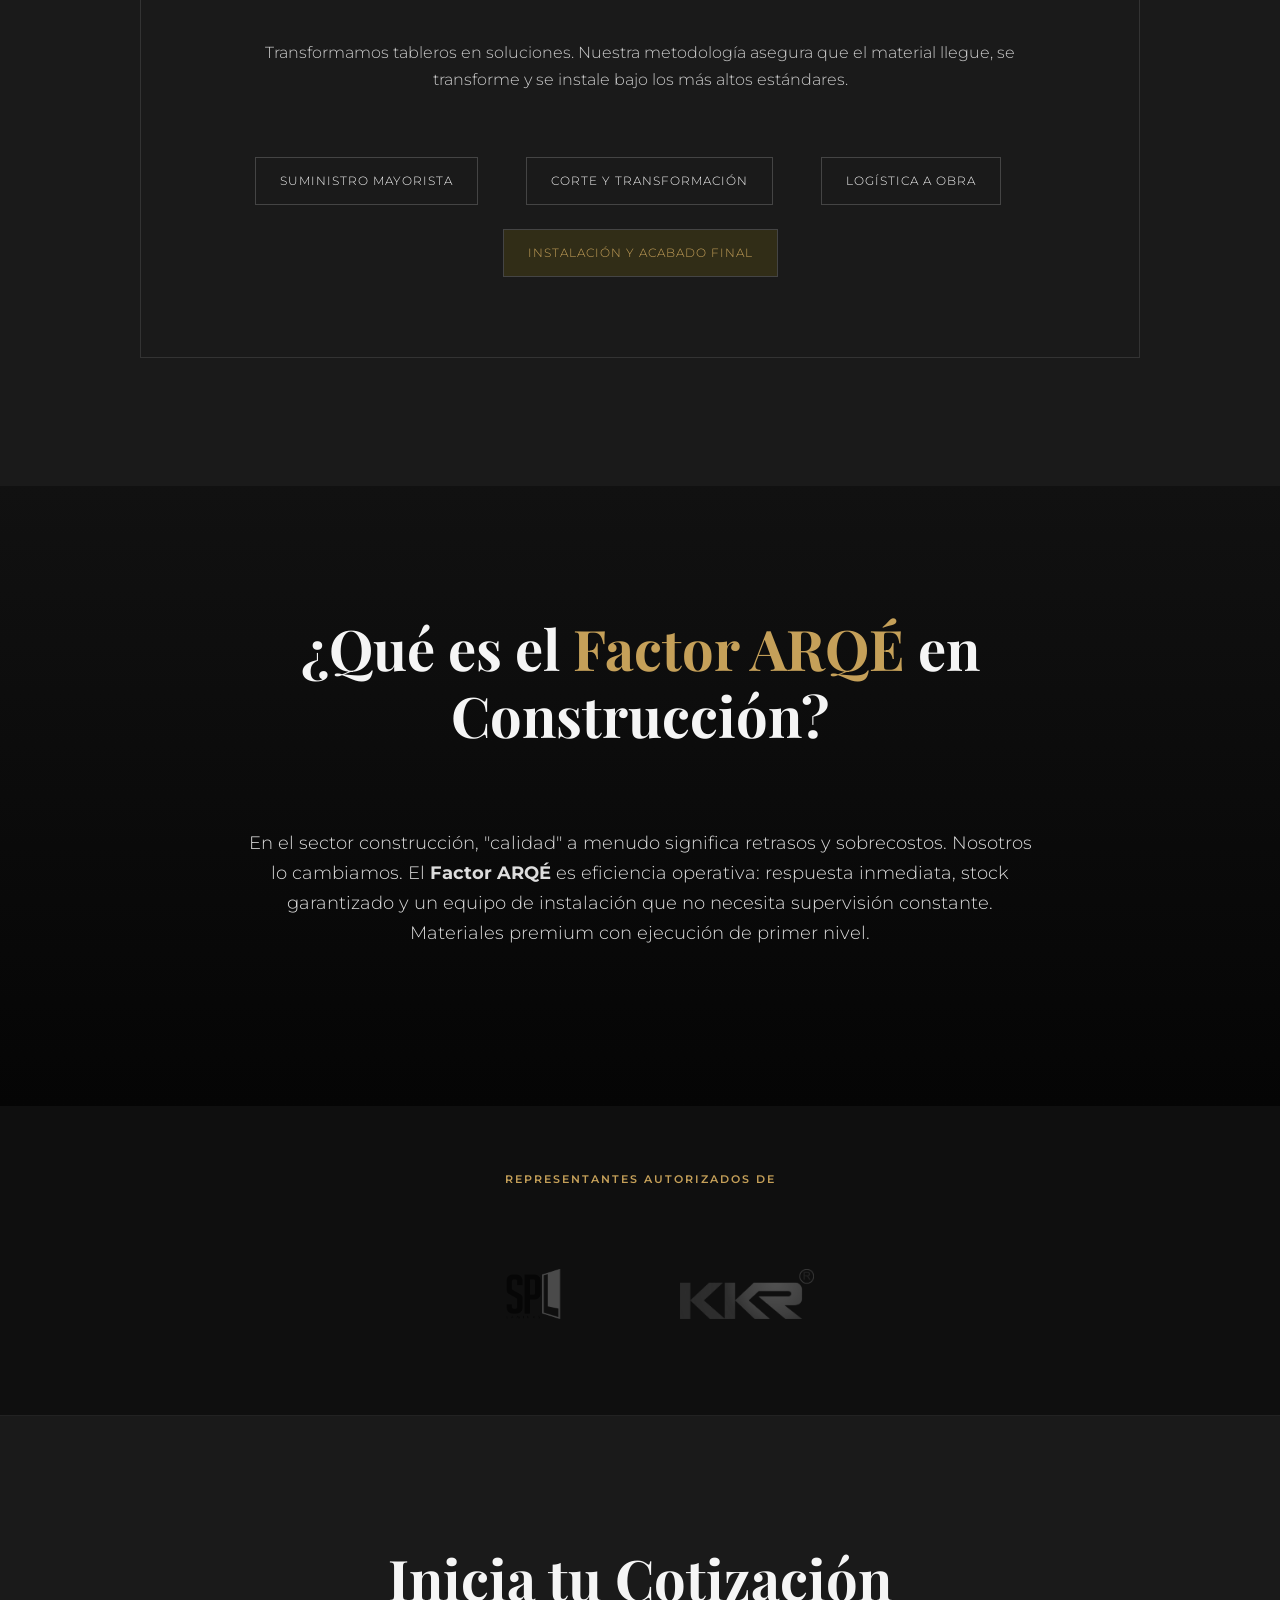
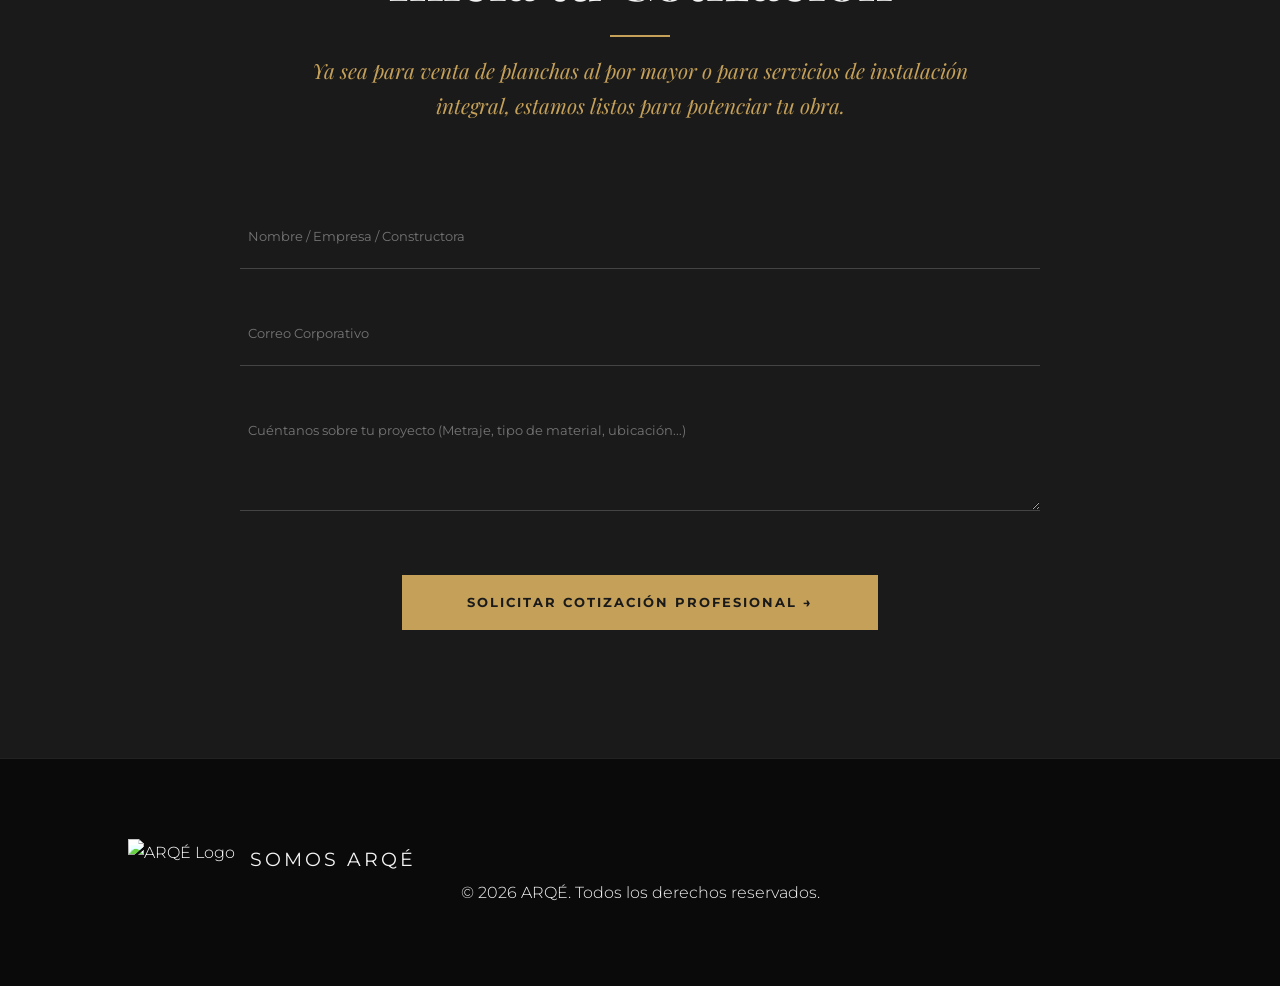
==== commit 8b4eeb73: "Update index.html" ====
--- a/index.html
+++ b/index.html
@@ -3,8 +3,8 @@
 <head>
     <meta charset="UTF-8">
     <meta name="viewport" content="width=device-width, initial-scale=1.0">
-    <title>Crispy Studio | Espacios Que Inspiran</title>
-    <meta name="description" content="Importadores y representantes de SPL y KKR en Perú. Soluciones integrales en piedra sinterizada, solid surface y carpintería de aluminio y fierro para obras.">
+    <title>ARQÉ | Espacios Que Inspiran</title>
+    <meta name="description" content="Importadores y representantes de SPL y KKR en Perú. Soluciones integrales en piedra sinterizada, granito, cuarzo, solid surface y melamine para obras.">
     
     <link rel="stylesheet" href="style.css">
     <link rel="icon" type="image/png" href="/favicon-32x32.png" sizes="32x32" />
@@ -23,7 +23,7 @@
 <header>
     <div class="logo-container">
         <a href="index.html" style="text-decoration: none; display: flex; align-items: center; gap: 10px;">
-            <div class="logo-text">CRISPY STUDIO</div>
+            <div class="logo-text">ARQÉ</div>
         </a>
     </div>
 
@@ -57,7 +57,7 @@
         <div class="section-title reveal">
             <h2>El Valor del Aliado Correcto</h2>
             <div class="line"></div>
-            <p>Un tablero premium solo brilla con una ejecución impecable. En Crispy Studio, cerramos la brecha entre el material y la instalación.</p>
+            <p>Un tablero premium solo brilla con una ejecución impecable. En ARQÉ, cerramos la brecha entre el material y la instalación.</p>
         </div>
         
         <div class="value-list">
@@ -74,7 +74,7 @@
             <div class="value-item reveal delay-300">
                 <i class="fas fa-city"></i>
                 <h4>Capacidad para Obras</h4>
-                <p>Especialistas en proyectos multifamiliares: desde mesadas de cocina hasta carpintería de aluminio y barandas metálicas.</p>
+                <p>Especialistas en proyectos multifamiliares: desde mesadas de cocina hasta muebles de melamine y barandas metálicas.</p>
             </div>
         </div>
     </section>
@@ -90,9 +90,9 @@
             <div class="card reveal delay-100">
                 <span class="card-number">01</span>
                 <i class="fas fa-gem"></i>
-                <h3>Piedra Sinterizada</h3>
-                <p>La dureza de su superficie permite cortar directamente sin afectarla. Resistente a manchas, líquidos, rayos UV y altas temperaturas[cite: 8, 14, 16].</p>
-                <p style="color: white; font-size: 0.85rem; margin-top: 10px;">Ideal para mesadas, fachadas y mobiliario de gran formato (160x320cm)[cite: 18, 19].</p>
+                <h3>Piedra Sinterizada, Granito y Cuarzo</h3>
+                <p>La dureza de su superficie permite cortar directamente sin afectarla. Resistente a manchas, líquidos, rayos UV y altas temperaturas.</p>
+                <p style="color: white; font-size: 0.85rem; margin-top: 10px;">Ideal para mesadas, fachadas y mobiliario de gran formato (160x320cm).</p>
                 <div class="brand-tag">REPRESENTANTES EXCLUSIVOS SPL</div>
             </div>
 
@@ -100,18 +100,18 @@
                 <span class="card-number">02</span>
                 <i class="fas fa-layer-group"></i>
                 <h3>Solid Surface (Acrílicos)</h3>
-                <p>Superficies no porosas con uniones invisibles[cite: 164, 165]. Material 100% reparable, renovable y termoformable para diseños curvos[cite: 166].</p>
-                <p style="color: white; font-size: 0.85rem; margin-top: 10px;">Perfecto para el sector salud, gastronomía y recepciones comerciales[cite: 162].</p>
+                <p>Superficies no porosas con uniones invisibles. Material 100% reparable, renovable y termoformable para diseños curvos.</p>
+                <p style="color: white; font-size: 0.85rem; margin-top: 10px;">Perfecto para el sector salud, gastronomía y recepciones comerciales.</p>
                 <div class="brand-tag">REPRESENTANTES KKR</div>
             </div>
 
             <div class="card reveal delay-300">
                 <span class="card-number">03</span>
-                <i class="fas fa-window-maximize"></i>
-                <h3>Perfilería & Ventanas</h3>
-                <p>Importadores directos de perfilería de aluminio. Fabricamos e instalamos ventanas de alta gama con eficiencia termoacústica.</p>
-                <p style="color: white; font-size: 0.85rem; margin-top: 10px;">Soluciones personalizadas para fachadas y cierres de edificios.</p>
-                <div class="brand-tag">IMPORTACIÓN DIRECTA</div>
+                <i class="fas fa-th-large"></i>
+                <h3>Melamine</h3>
+                <p>Somos fabricantes e instaladores de tableros de melamine de alta calidad, con acabados duraderos y medidas a la necesidad de cada proyecto.</p>
+                <p style="color: white; font-size: 0.85rem; margin-top: 10px;">Ideal para cocinas, closets, muebles de oficina y mobiliario para obras.</p>
+                <div class="brand-tag">FABRICACIÓN E INSTALACIÓN</div>
             </div>
 
             <div class="card reveal delay-400">
@@ -130,7 +130,7 @@
                     <i class="fas fa-hard-hat loop-icon"></i>
                     <div class="loop-title">
                         <p class="loop-subtitle" style="color: var(--primary);">Gestión Integral de Acabados</p>
-                        <h3>El Ciclo <span>Crispy</span> en Obra</h3>
+                        <h3>El Ciclo <span>ARQÉ</span> en Obra</h3>
                     </div>
                 </div>
                 <p style="margin-bottom: 2rem; color: #ccc;">Transformamos tableros en soluciones. Nuestra metodología asegura que el material llegue, se transforme y se instale bajo los más altos estándares.</p>
@@ -149,10 +149,10 @@
 
     <section class="section-padding" style="background: linear-gradient(to bottom, #111, #050505); text-align: center;">
         <div class="section-title">
-            <h2>¿Qué es el <span style="color: var(--primary);">Factor Crispy</span> en Construcción?</h2>
+            <h2>¿Qué es el <span style="color: var(--primary);">Factor ARQÉ</span> en Construcción?</h2>
         </div>
         <div style="max-width: 800px; margin: 0 auto; font-size: 1.1rem; color: #ddd;">
-            <p>En el sector construcción, "calidad" a menudo significa retrasos y sobrecostos. Nosotros lo cambiamos. El <strong>Factor Crispy</strong> es eficiencia operativa: respuesta inmediata, stock garantizado y un equipo de instalación que no necesita supervisión constante. Materiales premium con ejecución de primer nivel.</p>
+            <p>En el sector construcción, "calidad" a menudo significa retrasos y sobrecostos. Nosotros lo cambiamos. El <strong>Factor ARQÉ</strong> es eficiencia operativa: respuesta inmediata, stock garantizado y un equipo de instalación que no necesita supervisión constante. Materiales premium con ejecución de primer nivel.</p>
             <br>
             <i class="fas fa-check-double" style="color: var(--primary); font-size: 2rem;"></i>
         </div>
@@ -191,13 +191,14 @@
 
     <footer>
         <a href="#hero" class="logo-container">
-            <img src="crispy-logo-web.png" alt="Crispy Logo" class="nav-logo-img">
-            <span class="logo-text">Somos Crispy Corp</span>
+            <img src="arqe-logo-web.png" alt="ARQÉ Logo" class="nav-logo-img">
+            <span class="logo-text">Somos ARQÉ</span>
         </a>
-        <p>&copy; 2024 Crispy Corp S.A.C. Todos los derechos reservados.</p>
+        <p>&copy; 2026 ARQÉ. Todos los derechos reservados.</p>
         <div class="socials">
             <a href="#"><i class="fab fa-linkedin"></i></a>
             <a href="https://wa.me/51994753687"><i class="fab fa-whatsapp"></i></a>
+            <a href="https://www.instagram.com/somoscrispy_/" target="_blank" rel="noopener noreferrer"><i class="fab fa-instagram"></i></a>
         </div>
     </footer>
 
